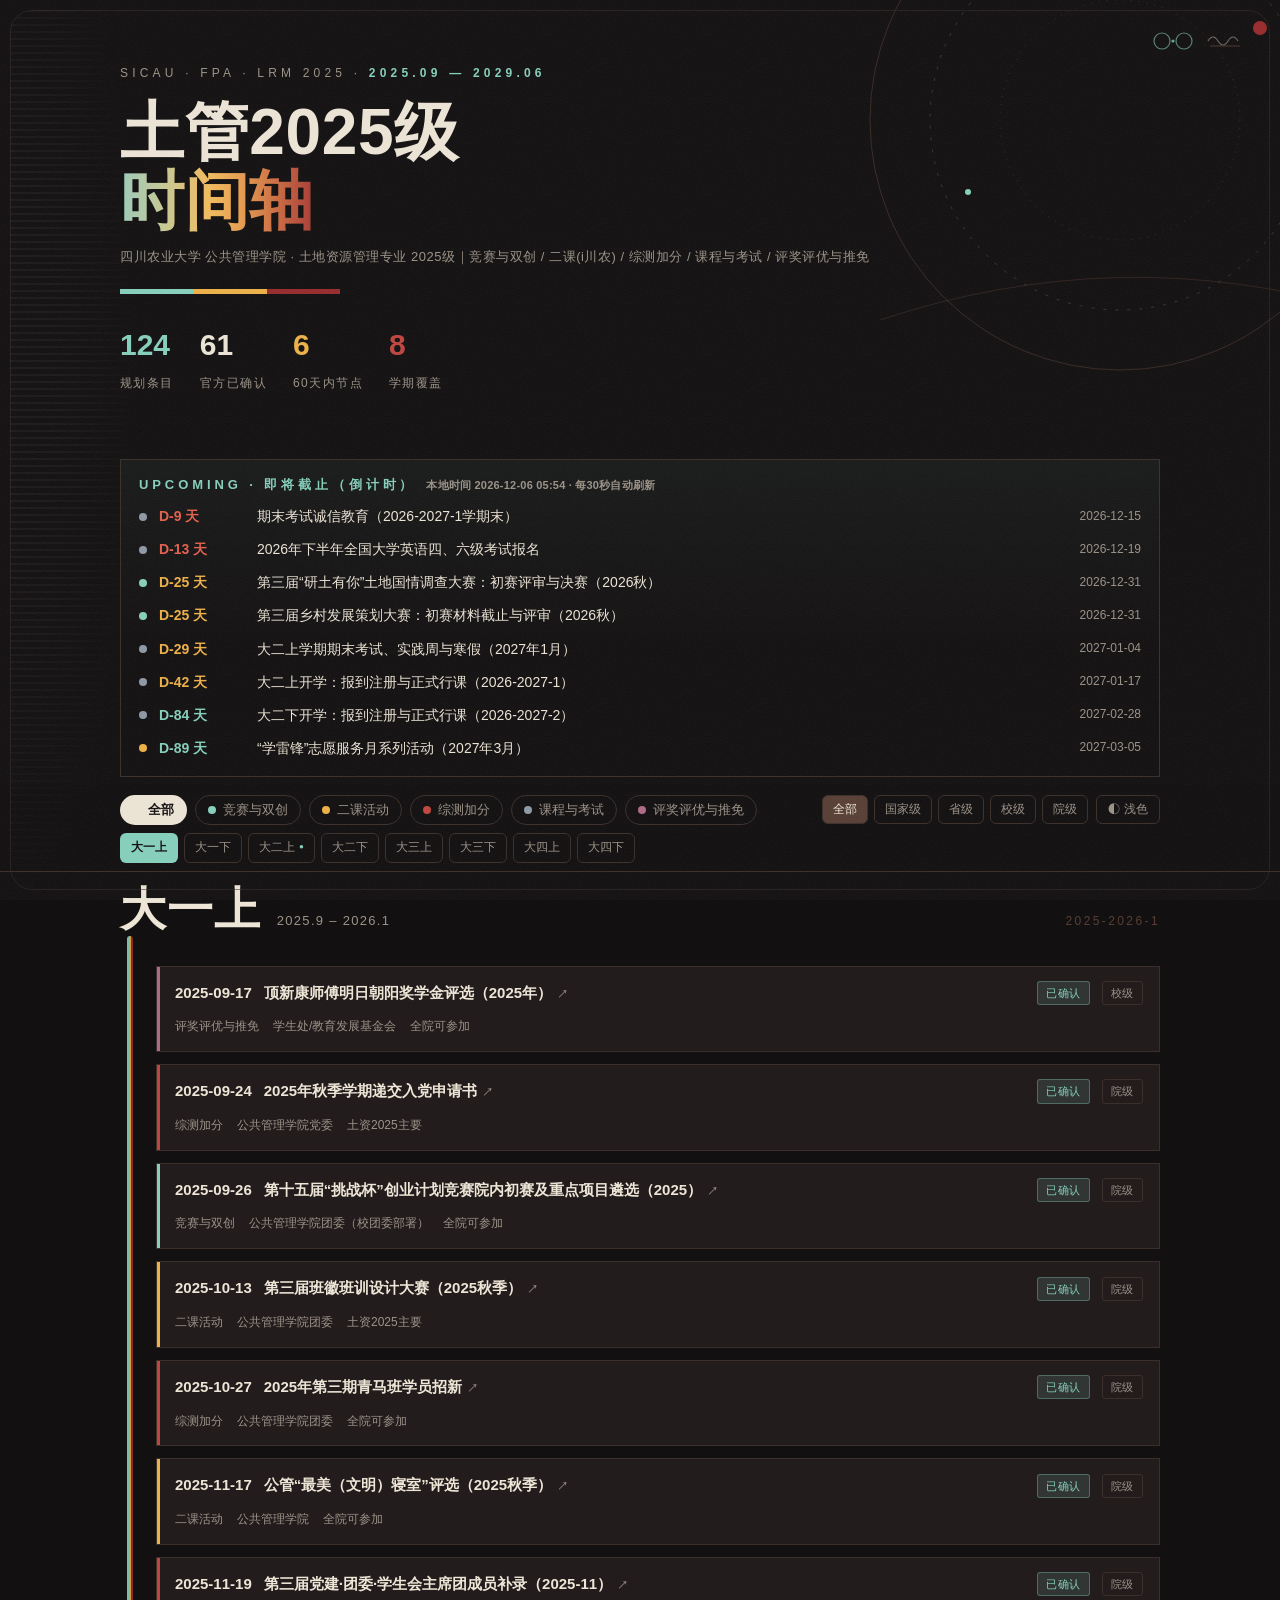
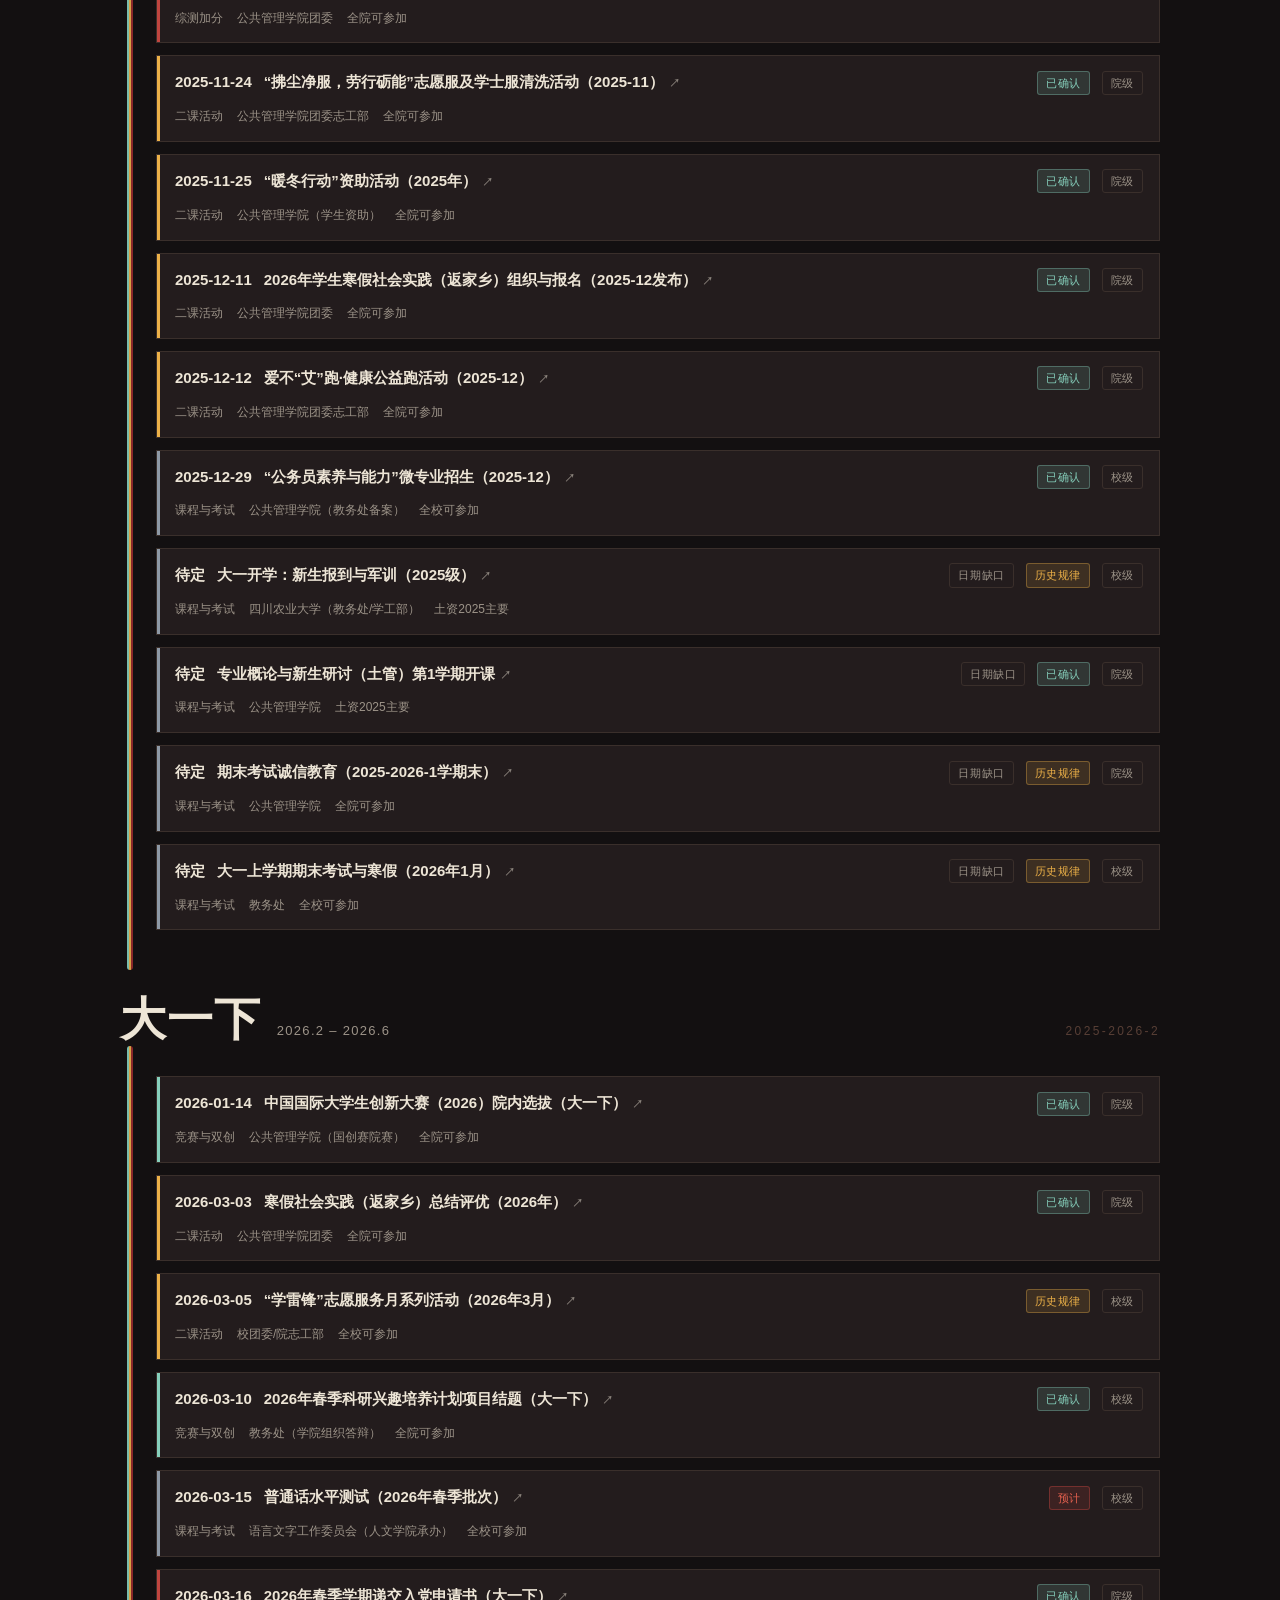
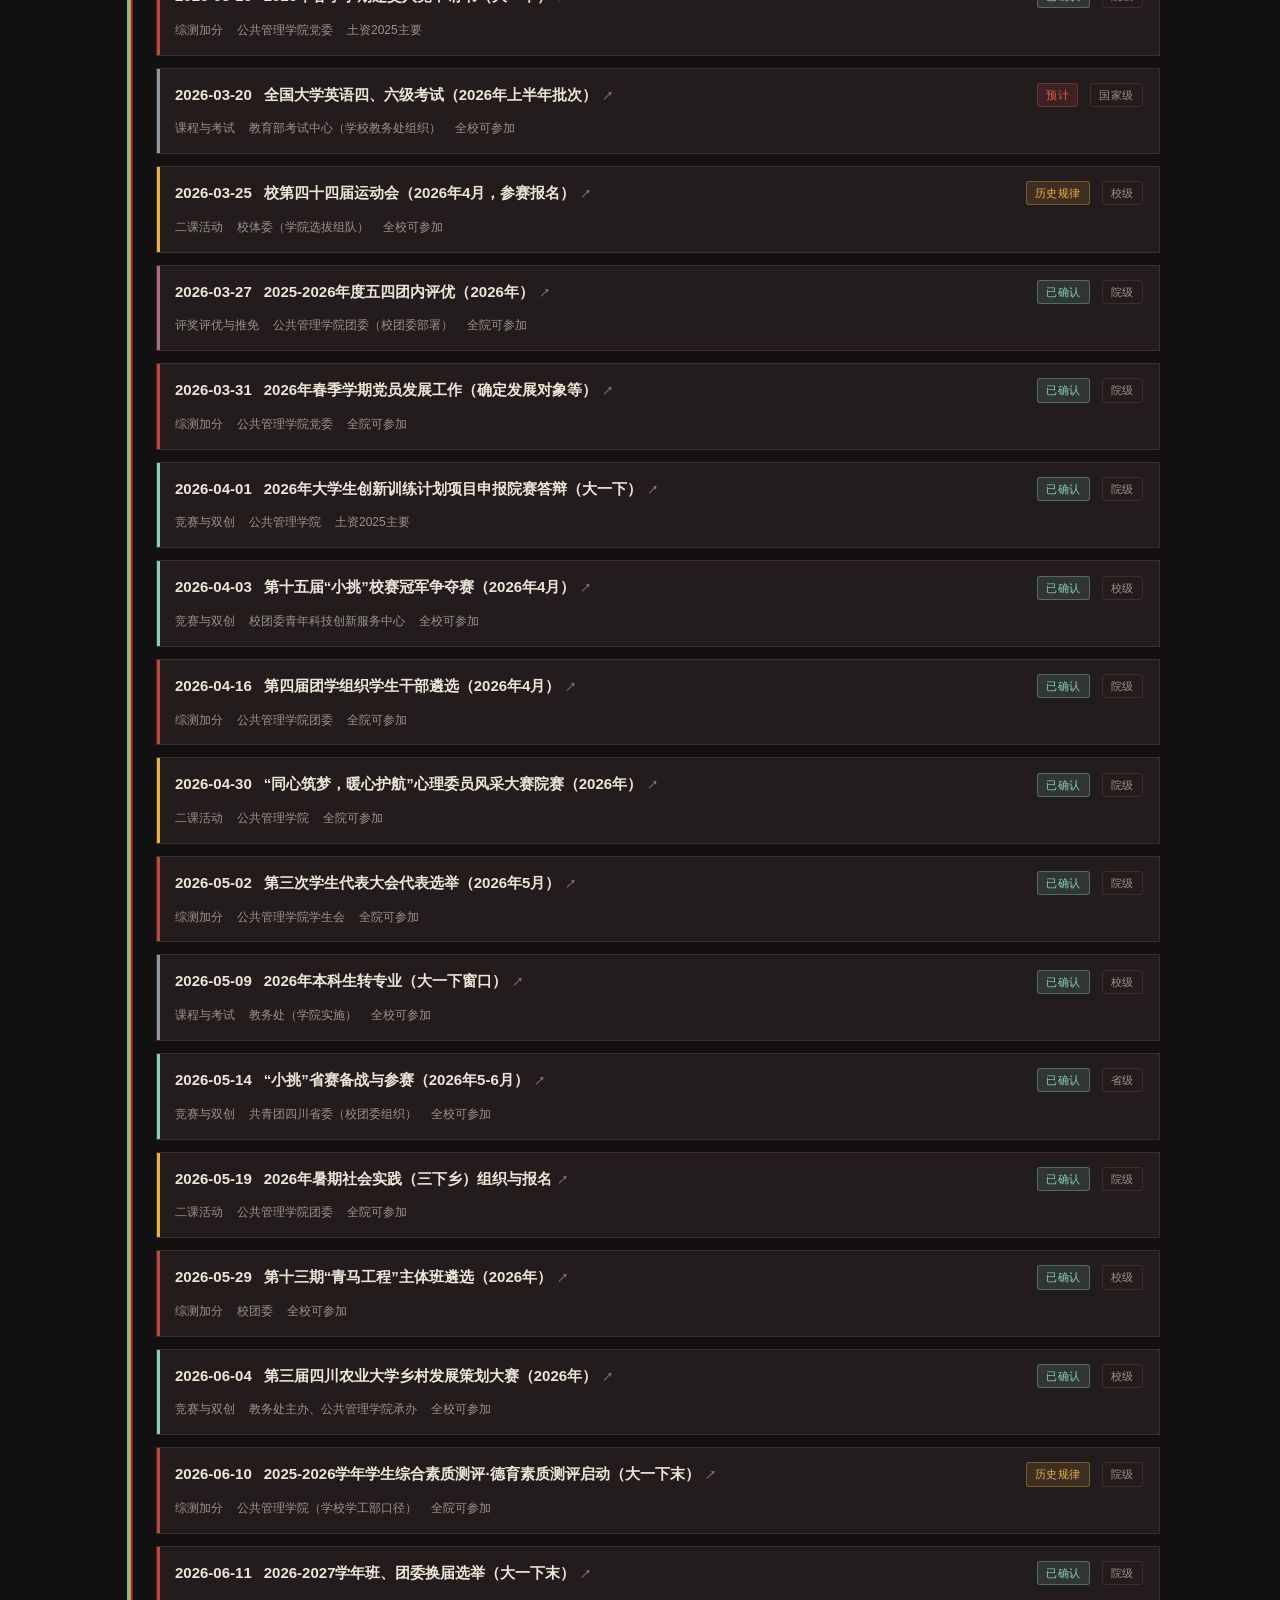
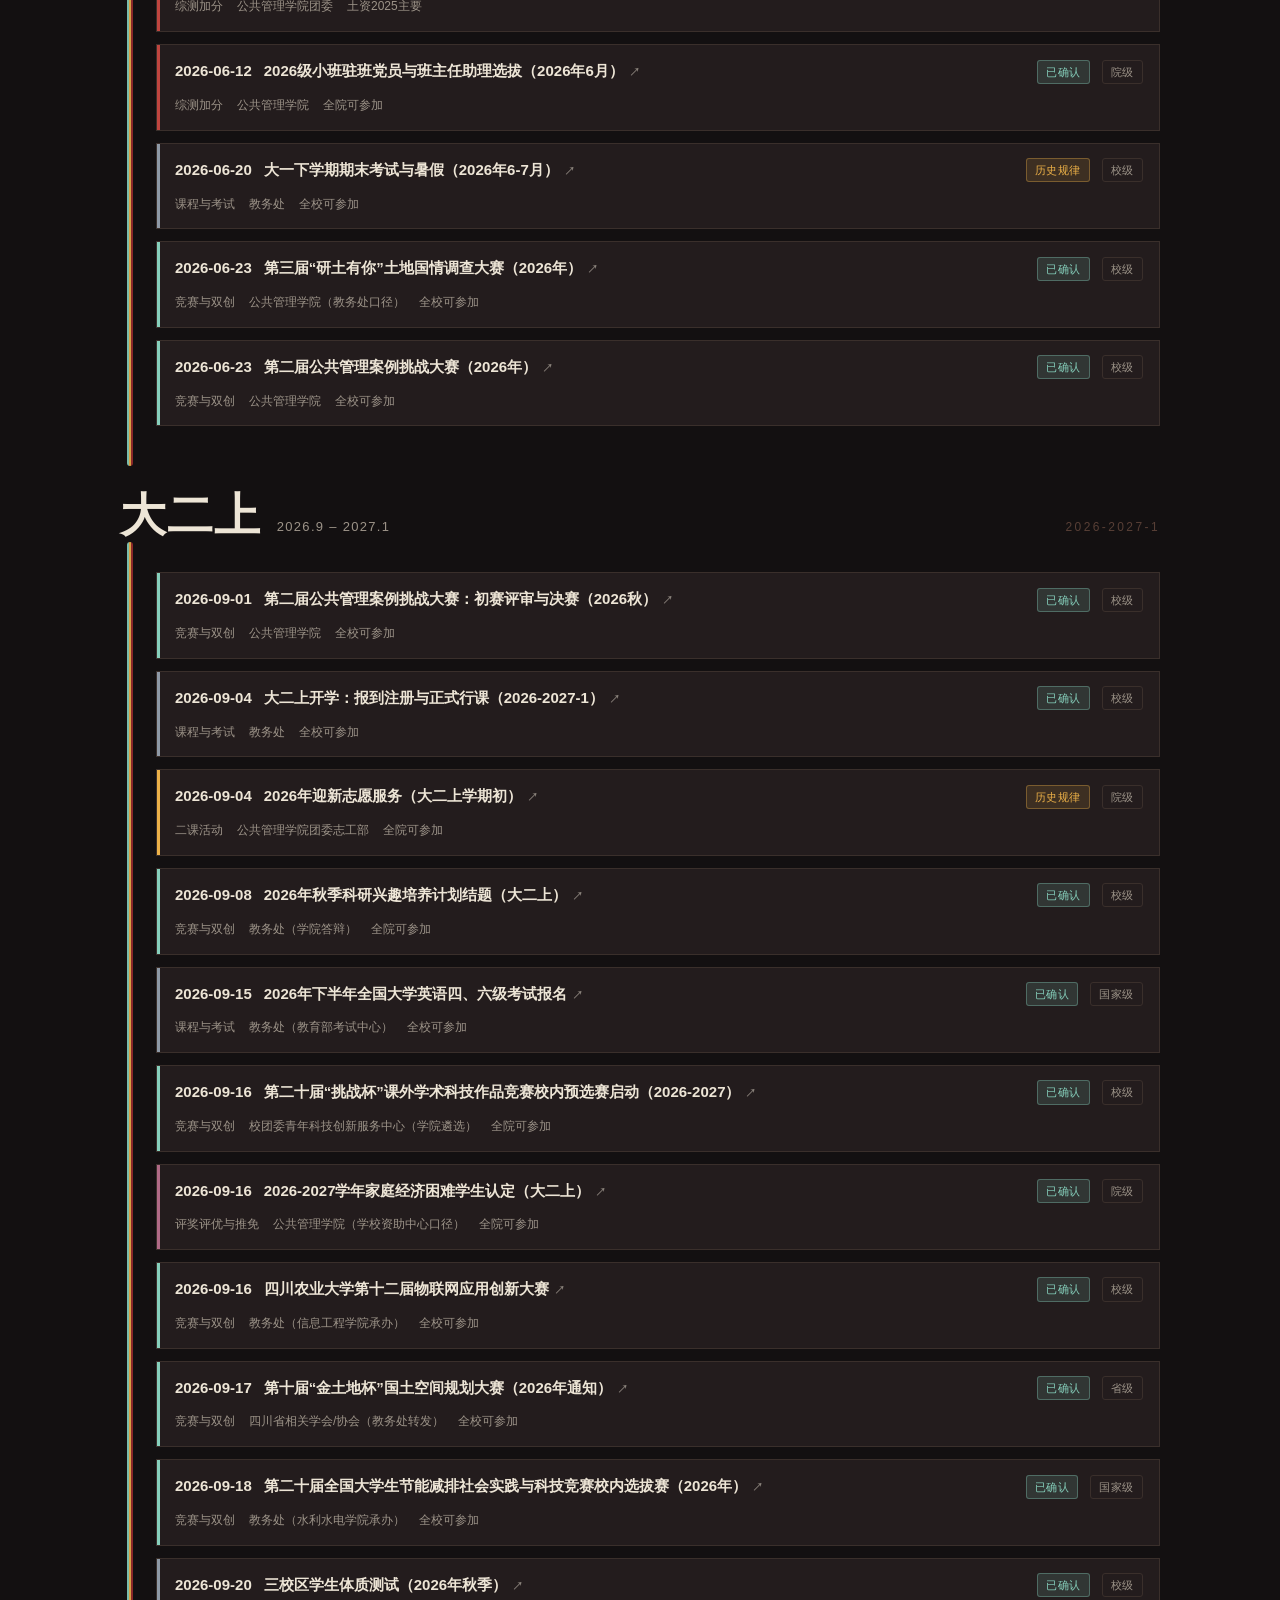
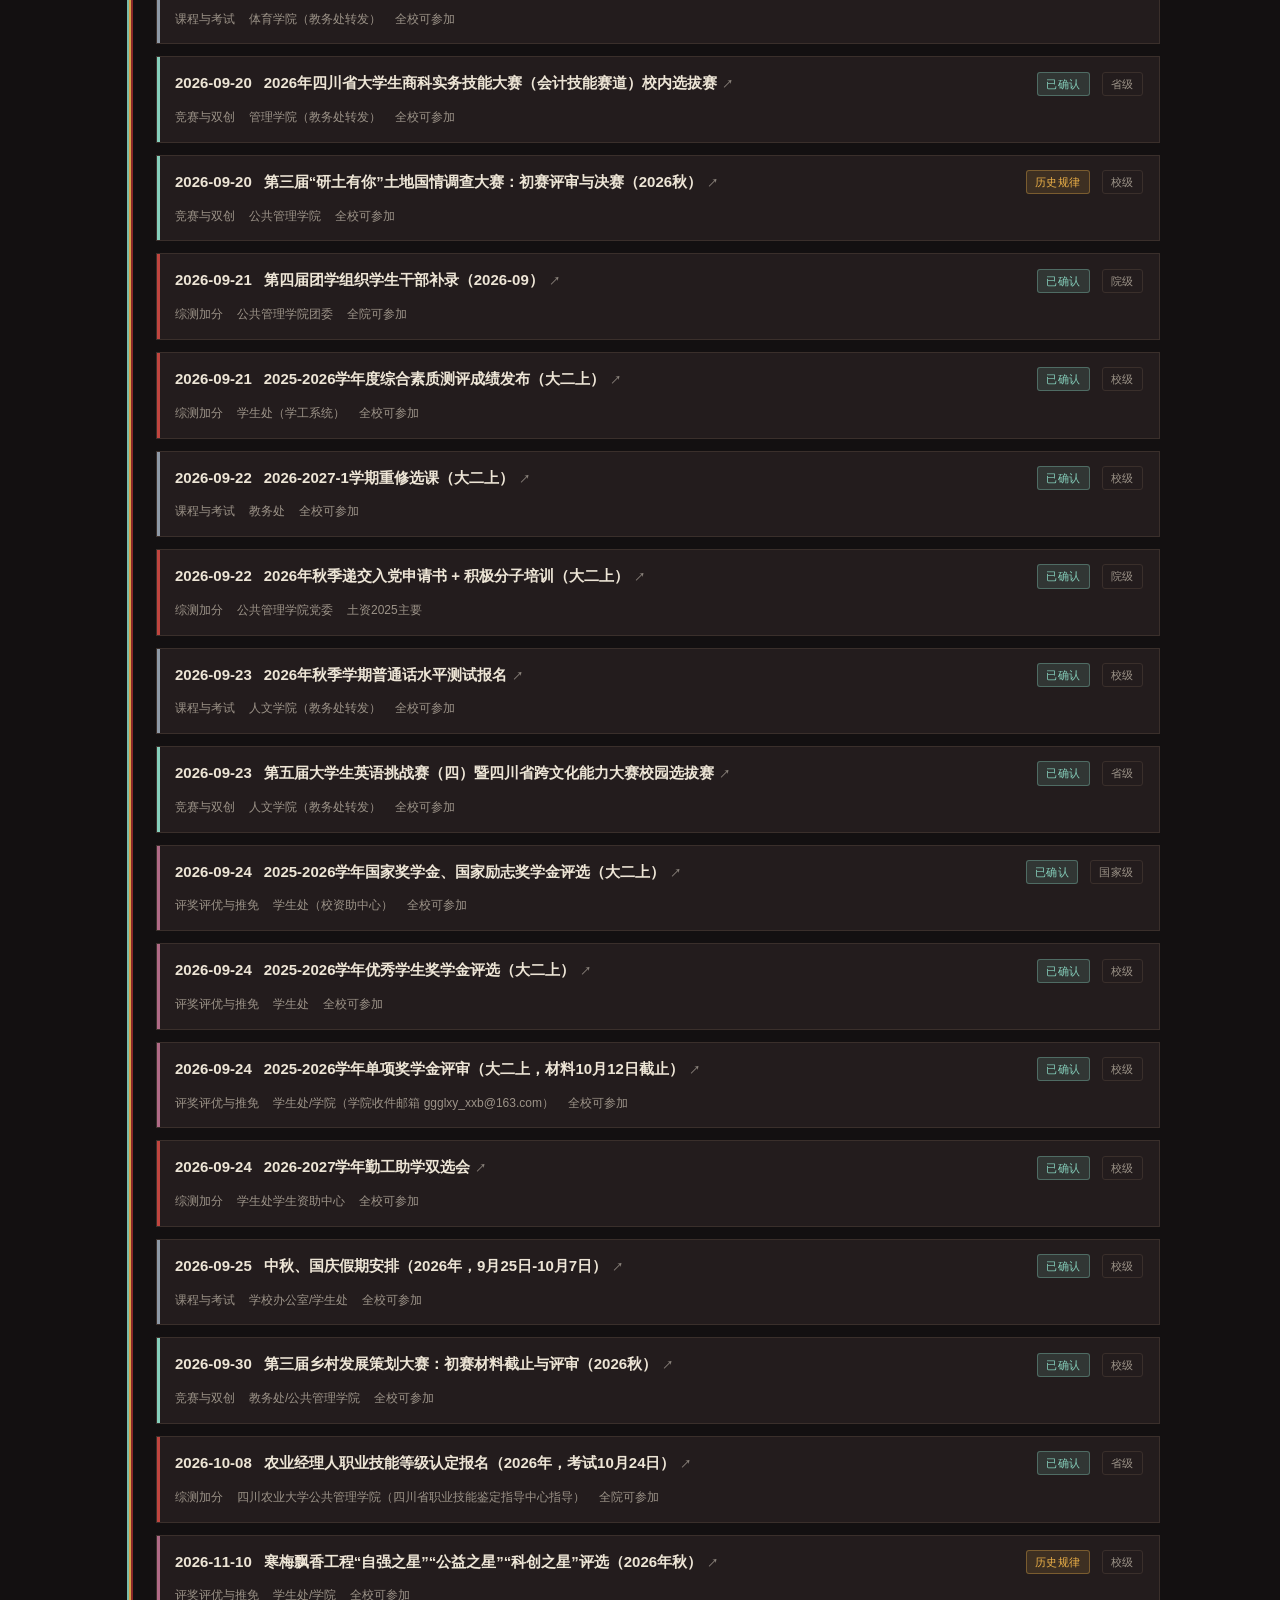
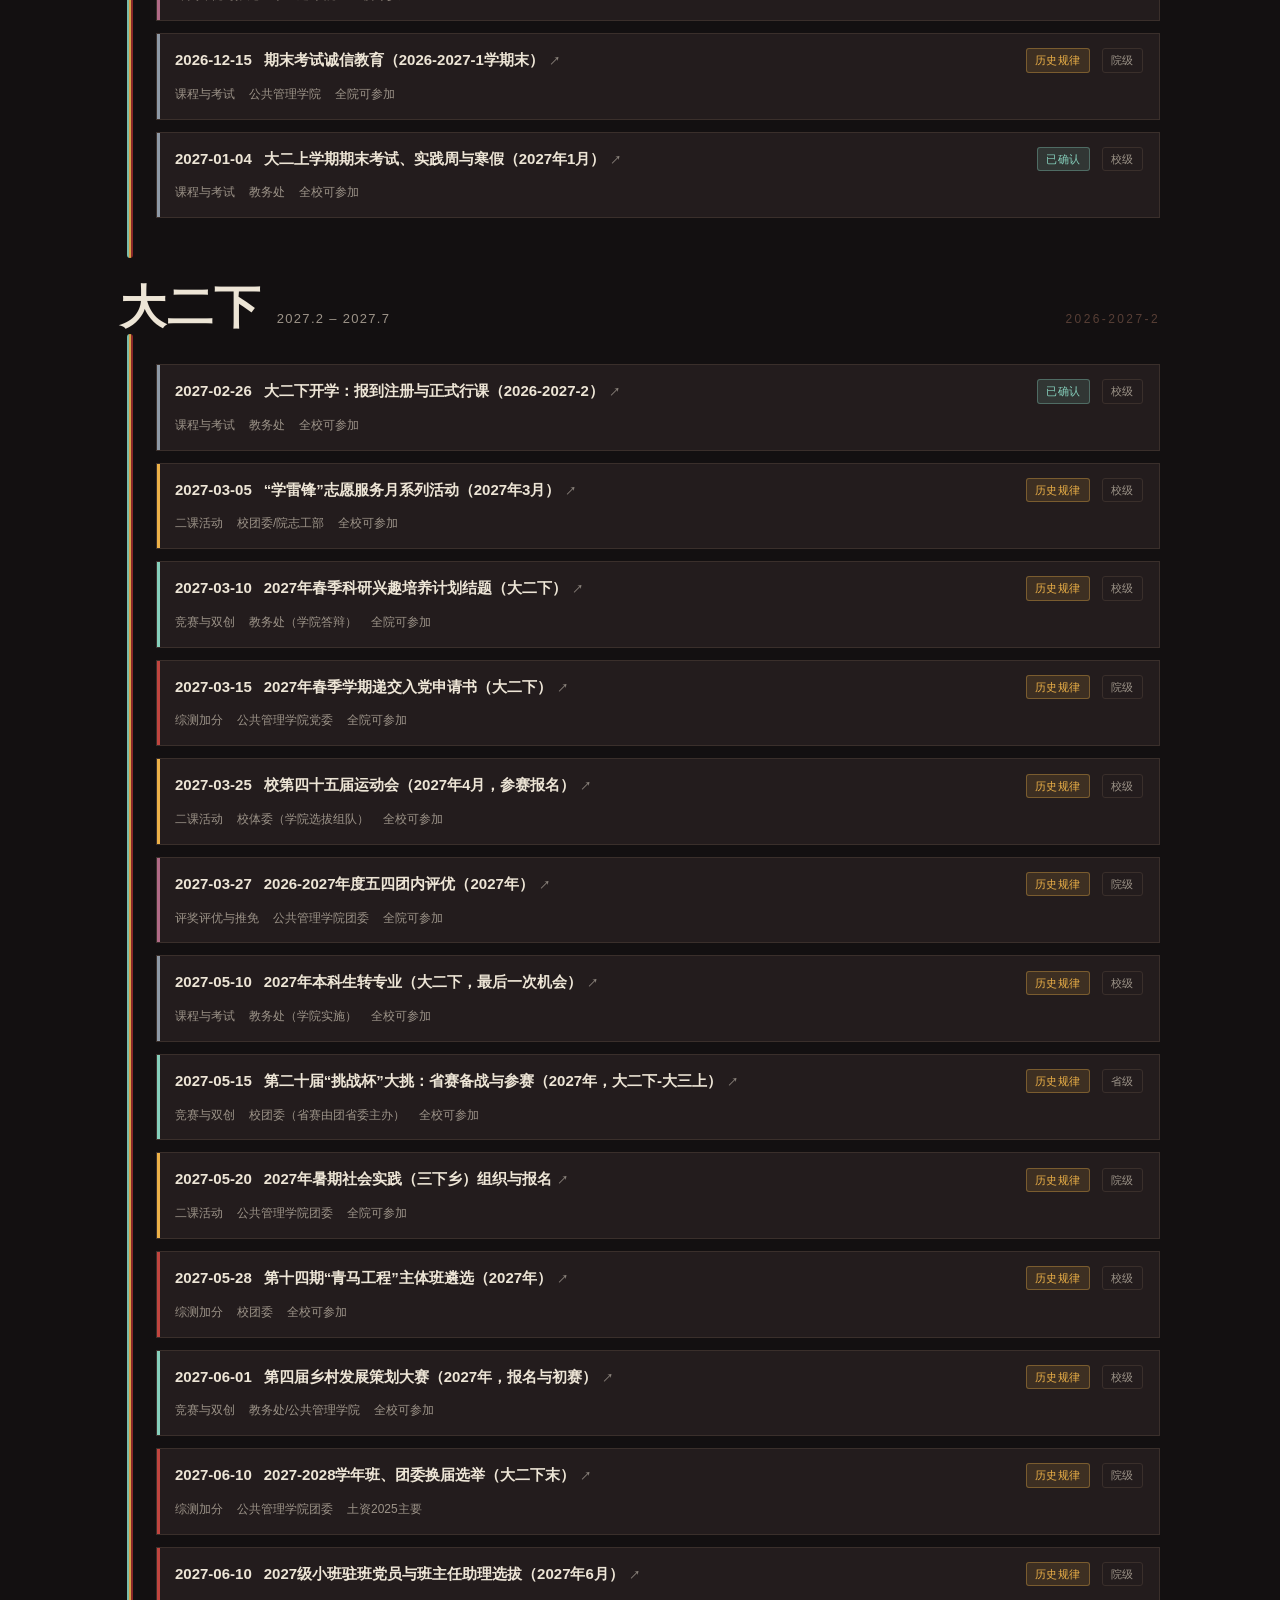
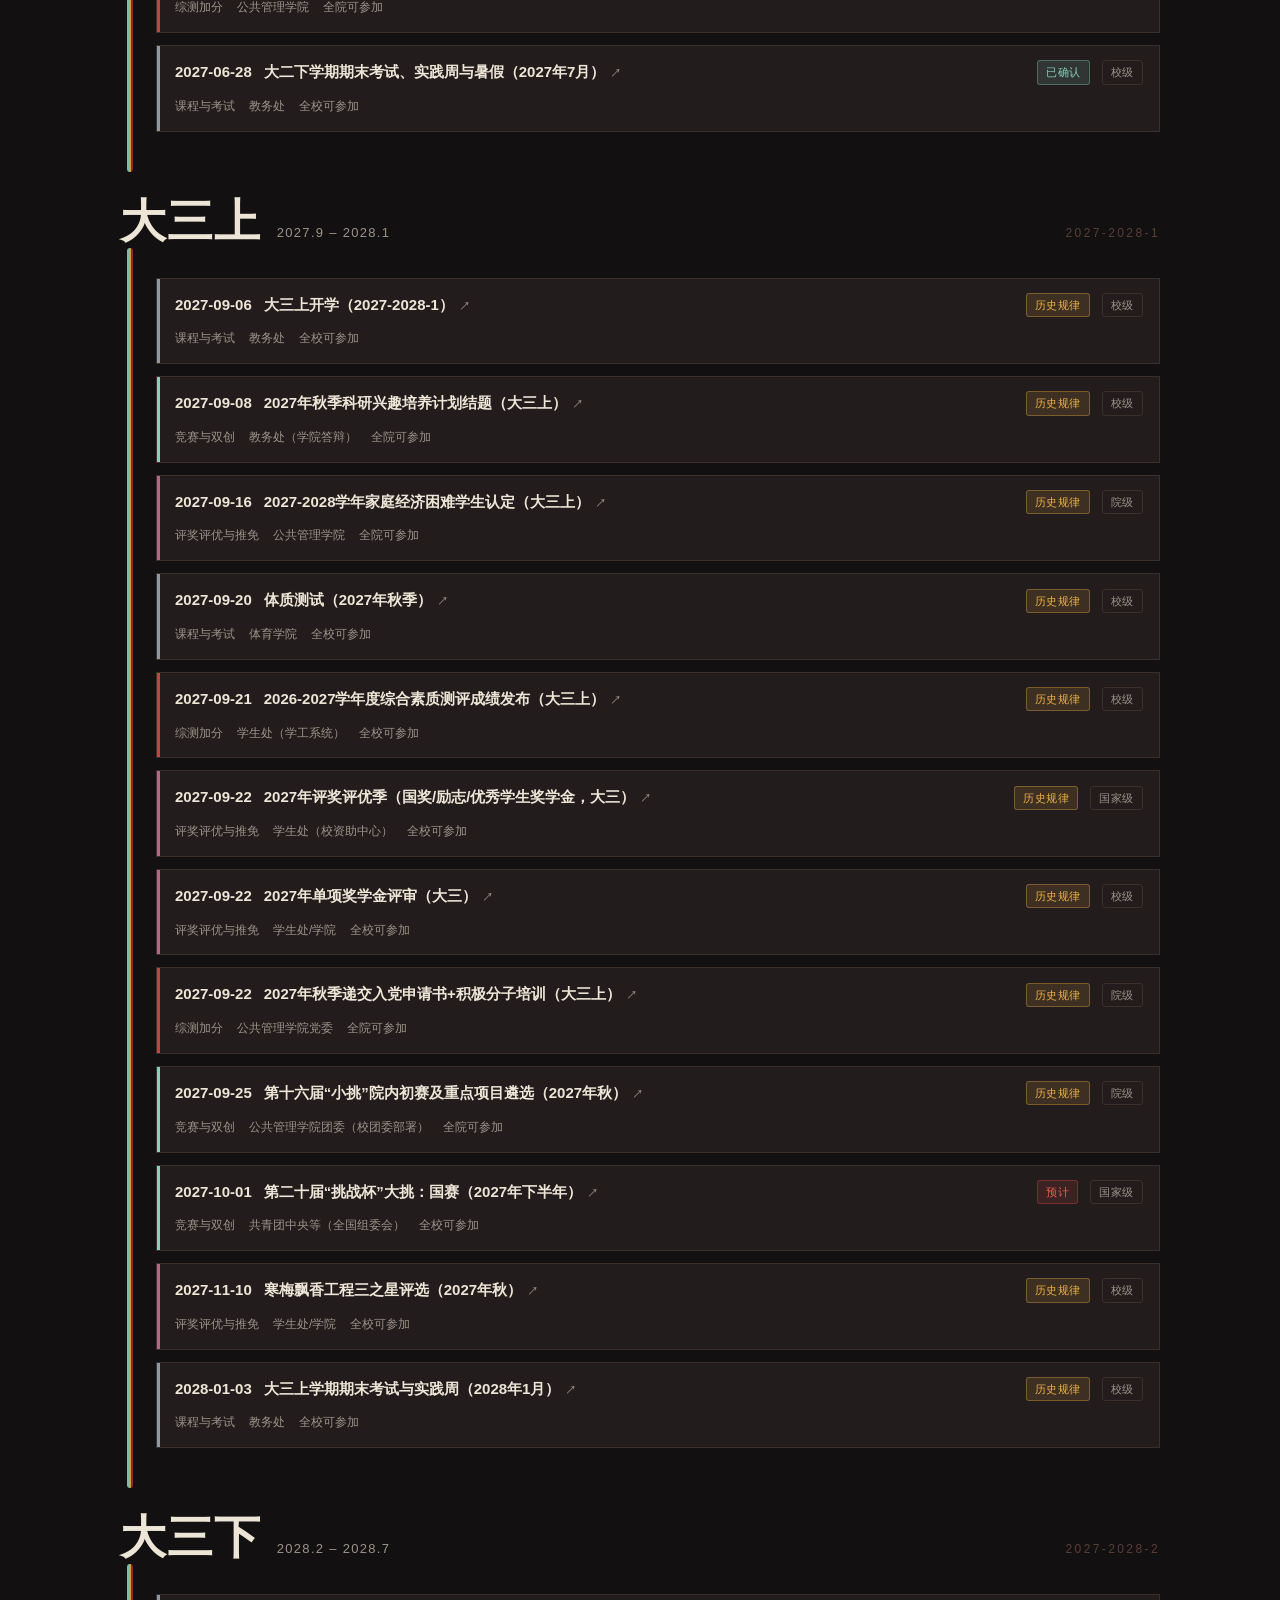
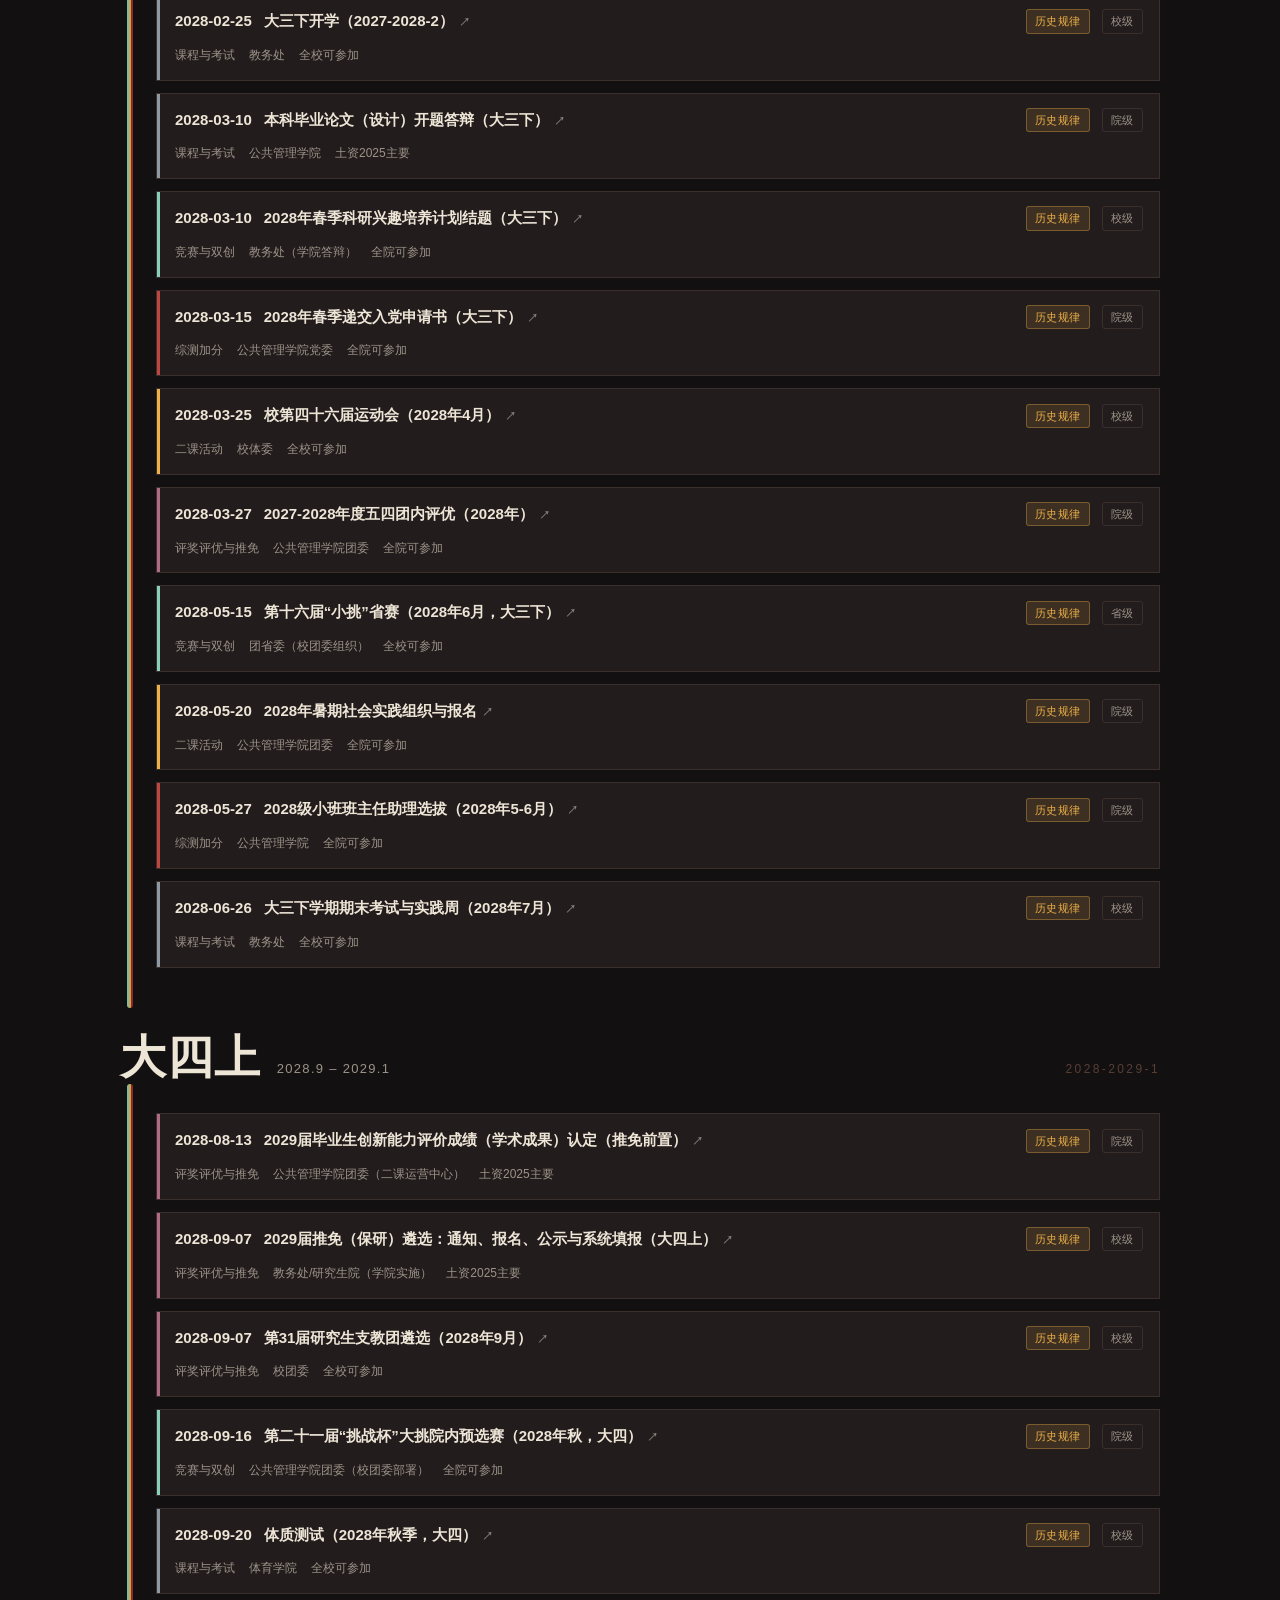
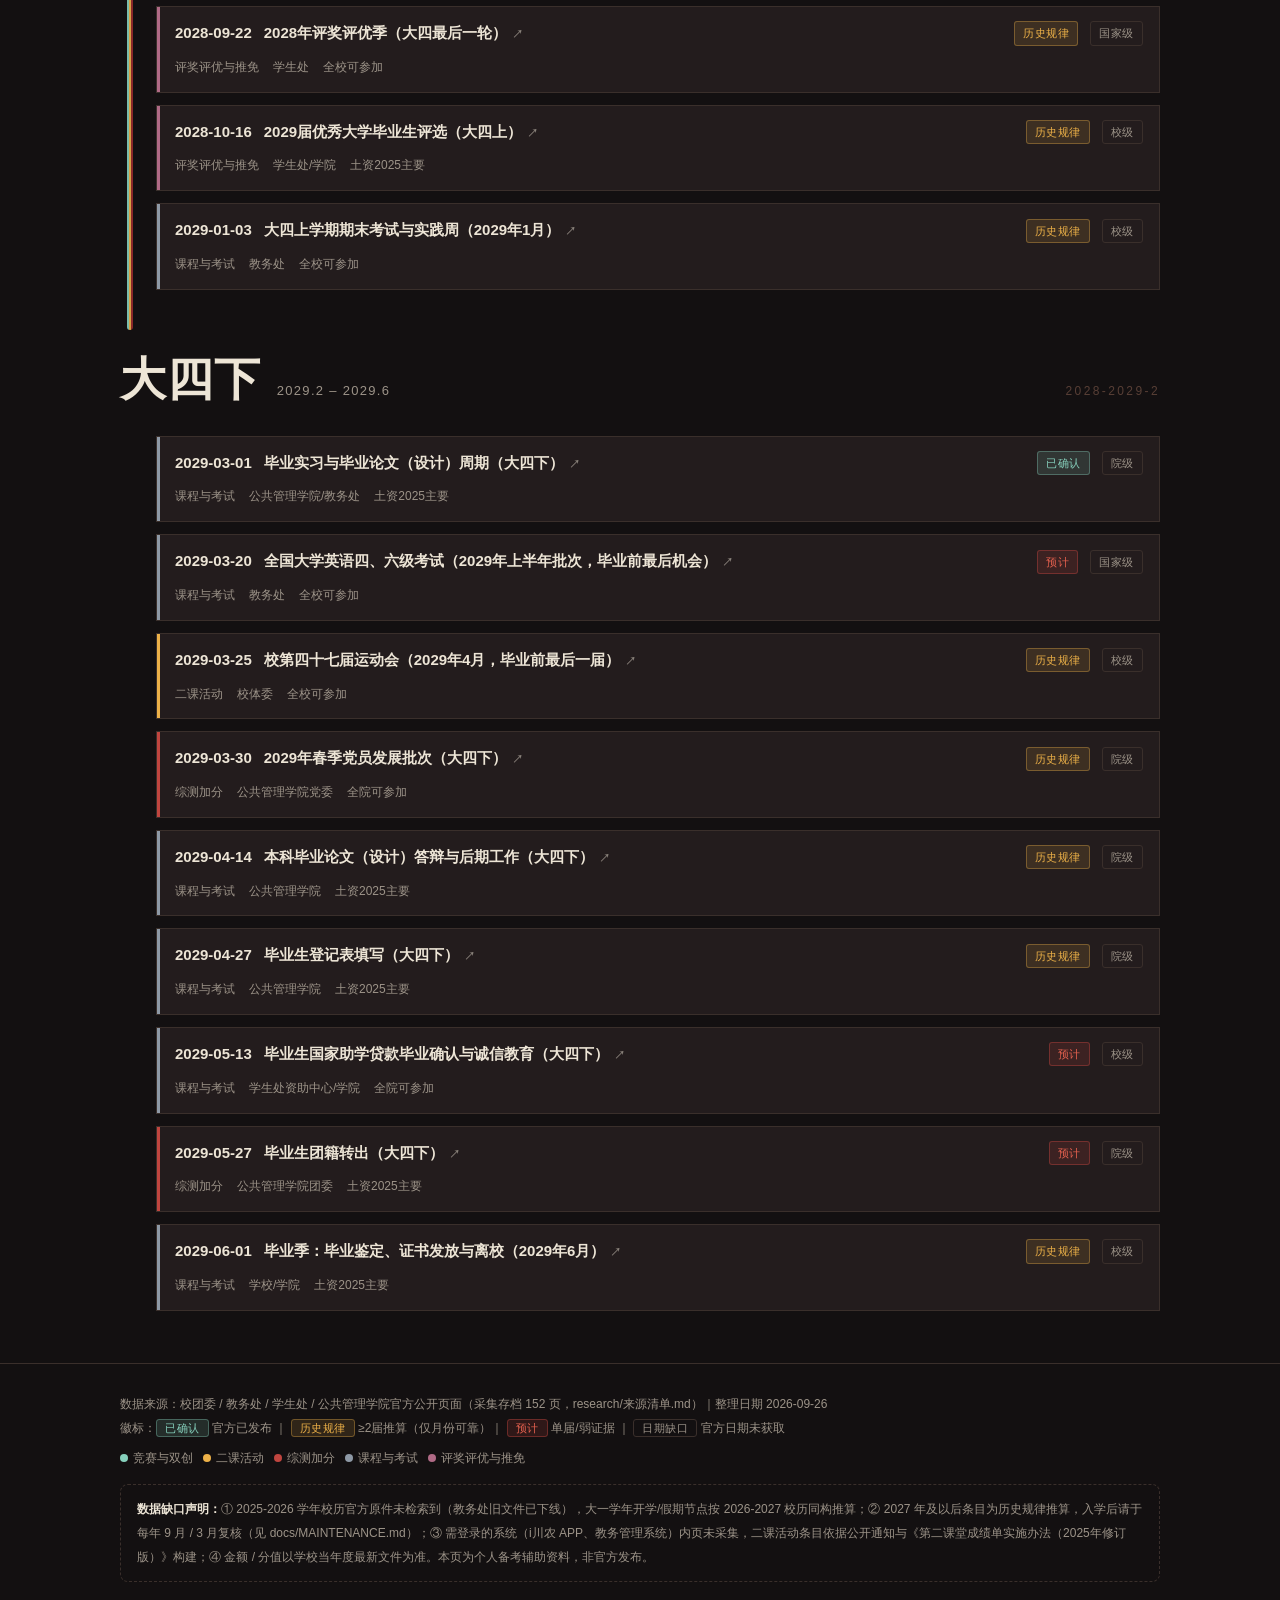
==== index.html @ eba892c5 "init: 土管2025级大学四年时间轴 v1.0（124条事件/61条官方确认；纯静态单页+开场动画+实时倒计时）" ====
<!DOCTYPE html>
<html lang="zh-CN">
<head>
<meta charset="UTF-8">
<meta name="viewport" content="width=device-width, initial-scale=1.0">
<title>土管2025级 · 大学四年时间轴 | 四川农业大学 公共管理学院</title>
<meta name="description" content="四川农业大学 公共管理学院 土地资源管理专业 2025级 四年全周期成长时间轴：竞赛与双创 / 二课(i川农) / 综测加分 / 课程与考试 / 评奖评优与推免，2025.9—2029.6。">
<link rel="icon" href="data:image/svg+xml,%3Csvg xmlns='http://www.w3.org/2000/svg' viewBox='0 0 32 32'%3E%3Crect width='32' height='32' rx='6' fill='%23131011'/%3E%3Crect x='7' y='6' width='5' height='20' fill='%2386D0BC'/%3E%3Crect x='13.5' y='6' width='5' height='20' fill='%23EDB148'/%3E%3Crect x='20' y='6' width='5' height='20' fill='%23982B2C'/%3E%3C/svg%3E">
<link rel="stylesheet" href="assets/css/style.css">
</head>
<body>

<!-- ======== 开场动画：WELCOME → 三色竖带线性上穿 → 变细左移成一镜到底轴线 ======== -->
<div id="intro" aria-hidden="true">
  <div class="intro-band"></div>
  <div class="intro-welcome">
    <span class="en"><svg class="w" viewBox="0 0 112 72" aria-hidden="true"><polygon points="0,0 18,0 67,72 49,72"/><polygon points="49,0 67,0 67,72 49,72"/><polygon points="49,0 67,0 112,72 94,72"/><polygon points="94,0 112,0 112,72 94,72"/></svg>ELCOME</span>
    <span class="cn">欢迎</span>
    <span class="bars"><u></u><u></u><u></u></span>
  </div>
</div>

<!-- 取景框 / 扫描线 / 右上角科技小图标（纯装饰） -->
<div class="frame" aria-hidden="true"></div>
<div class="scanlines" aria-hidden="true"></div>
<div class="corner-ico" aria-hidden="true">
  <svg width="46" height="22" viewBox="0 0 46 22" fill="none">
    <circle cx="12" cy="11" r="8" stroke="#86D0BC" stroke-opacity=".7" stroke-width="1.2"/>
    <circle cx="34" cy="11" r="8" stroke="#86D0BC" stroke-opacity=".7" stroke-width="1.2"/>
    <circle cx="23" cy="11" r="1.6" fill="#86D0BC" fill-opacity=".9"/>
  </svg>
  <svg width="40" height="20" viewBox="0 0 40 20" fill="none">
    <path d="M2 10 Q7 2 12 10 T22 10 T32 10" stroke="#9C9388" stroke-opacity=".8" stroke-width="1.2"/>
    <path d="M4 15 h30" stroke="#583F36" stroke-width="1"/>
  </svg>
</div>

<header>
  <svg class="arcs reveal d0" viewBox="0 0 560 560" fill="none" aria-hidden="true">
    <circle cx="280" cy="280" r="250" stroke="#583F36" stroke-opacity=".55"/>
    <circle cx="280" cy="280" r="190" stroke="#86D0BC" stroke-opacity=".22" stroke-dasharray="3 9"/>
    <circle cx="280" cy="280" r="120" stroke="#EDB148" stroke-opacity=".18" stroke-dasharray="1 7"/>
    <circle cx="420" cy="188" r="7" fill="#982B2C"/>
    <circle cx="128" cy="352" r="3" fill="#86D0BC"/>
    <path d="M40 480 Q 280 400 520 470" stroke="#583F36" stroke-opacity=".4"/>
  </svg>
  <div class="wrap">
    <div class="kicker reveal d1">SICAU · FPA · LRM 2025 · <b>2025.09 — 2029.06</b></div>
    <h1 class="reveal d2">土管2025级<br><span class="gradtxt">时间轴</span></h1>
    <p class="sub reveal d3">四川农业大学 公共管理学院 · 土地资源管理专业 2025级｜竞赛与双创 / 二课(i川农) / 综测加分 / 课程与考试 / 评奖评优与推免</p>
    <div class="colorbar reveal d3"><i></i><i></i><i></i></div>
    <div class="stats reveal d4" id="stats"></div>
  </div>
</header>

<div class="wrap">
  <section class="upcoming reveal d5" aria-label="即将截止">
    <h2>UPCOMING · 即将截止（倒计时）<span id="updTime"></span></h2>
    <div class="up-list" id="upcoming"></div>
  </section>
</div>

<div class="filters">
  <div class="wrap">
    <div class="chips" id="chips" role="group" aria-label="类别与级别筛选"></div>
    <nav class="semnav" id="semnav" aria-label="学期导航"></nav>
  </div>
</div>

<main class="wrap" id="timeline"></main>

<footer>
  <div class="wrap">
    数据来源：校团委 / 教务处 / 学生处 / 公共管理学院官方公开页面（采集存档 152 页，research/来源清单.md）｜整理日期 2026-09-26<br>
    徽标：<span class="badge confirmed">已确认</span> 官方已发布 ｜ <span class="badge pattern">历史规律</span> ≥2届推算（仅月份可靠）｜ <span class="badge predicted">预计</span> 单届/弱证据 ｜ <span class="badge gap">日期缺口</span> 官方日期未获取
    <div class="cl">
      <i><span class="dot" style="background:var(--c-competition)"></span>竞赛与双创</i>
      <i><span class="dot" style="background:var(--c-second)"></span>二课活动</i>
      <i><span class="dot" style="background:var(--c-eval)"></span>综测加分</i>
      <i><span class="dot" style="background:var(--c-course)"></span>课程与考试</i>
      <i><span class="dot" style="background:var(--c-award)"></span>评奖评优与推免</i>
    </div>
    <div class="gaps">
      <b>数据缺口声明：</b>① 2025-2026 学年校历官方原件未检索到（教务处旧文件已下线），大一学年开学/假期节点按 2026-2027 校历同构推算；② 2027 年及以后条目为历史规律推算，入学后请于每年 9 月 / 3 月复核（见 docs/MAINTENANCE.md）；③ 需登录的系统（i川农 APP、教务管理系统）内页未采集，二课活动条目依据公开通知与《第二课堂成绩单实施办法（2025年修订版）》构建；④ 金额 / 分值以学校当年度最新文件为准。本页为个人备考辅助资料，非官方发布。
    </div>
  </div>
</footer>

<script src="data/events.js"></script>
<script src="assets/js/app.js"></script>
</body>
</html>
---- assets/css/style.css ----
/* ==========================================================================
   土管2025级·四年时间轴 — 样式系统
   方向A（暗色科技编辑风）+ 开场动画（参考 LONETRAIL 三色竖带 / 图2 WELCOME）
   基因色出处：research/palette.md（图1渐变 / 图2三色条实测）
   ========================================================================== */
/* 本地打包字体：Poppins ExtraBold（SIL OFL，仅拉丁子集 7.8KB）
   + URW Gothic Demi（AGPL v3 + 字体嵌入例外；ITC Avant Garde Gothic 系血缘字体） */
@font-face{
  font-family:"Poppins";
  src:url("../fonts/poppins-800-latin.woff2") format("woff2");
  font-weight:800; font-style:normal; font-display:swap;
}
@font-face{
  font-family:"URWGothic";
  src:url("../fonts/URWGothic-Demi.otf") format("opentype");
  font-weight:600; font-style:normal; font-display:swap;
}
:root{
  /* 基因色（实测原值，A6 验收项） */
  --gene-ink:#131011;      /* 图2 近黑底 */
  --gene-ink-2:#231C1D;    /* 图2 深褐黑 */
  --gene-brown:#583F36;    /* 图2 深褐 */
  --gene-teal:#86D0BC;     /* 图2 三色条·青（实测） */
  --gene-amber:#EDB148;    /* 图2 三色条·琥珀（实测） */
  --gene-red:#982B2C;      /* 图2 三色条·红（实测） */
  --gene-paper:#EDE5D6;    /* 图2 纸白 */
  --gene-gray:#9C9388;     /* 图2 半调灰 */
  /* 渐变（图1 扫描线） */
  --grad:linear-gradient(180deg,#9DCCBC 0%,#CAC992 22%,#F3BC5E 42%,#E89E51 60%,#CC6E43 78%,#A83B36 100%);
  --grad-h:linear-gradient(90deg,#9DCCBC,#CAC992 24%,#F3BC5E 46%,#E89E51 62%,#CC6E43 80%,#A83B36);
}
/* 暗色主题（默认） */
body{
  --bg:var(--gene-ink); --bg2:var(--gene-ink-2); --card-hover:#2A2223;
  --txt:var(--gene-paper); --dim:var(--gene-gray); --line:#3A2F2B;
  --c-competition:#86D0BC; --c-second:#EDB148; --c-eval:#C0453F;
  --c-course:#8E99A6; --c-award:#B06A86;
  --ok:#86D0BC; --ok-bg:rgba(134,208,188,.15); --ok-bd:rgba(134,208,188,.35);
  --pt:#EDB148; --pt-bg:rgba(237,177,72,.13); --pt-bd:rgba(237,177,72,.35);
  --pr:#E4604E; --pr-bg:rgba(192,69,63,.16); --pr-bd:rgba(192,69,63,.42);
  --chip-on-txt:var(--gene-ink);
  --noise-opacity:.06;
}
/* 浅色主题 */
body.light{
  --bg:#F4EFE4; --bg2:#FFFFFF; --card-hover:#FFFFFF;
  --txt:#131011; --dim:#6B6259; --line:#D9CFC0;
  --c-competition:#2E9E8F; --c-second:#C98A1E; --c-eval:#A83B36;
  --c-course:#4A5560; --c-award:#8E3A5C;
  --ok:#1F6D61; --ok-bg:rgba(46,158,143,.14); --ok-bd:rgba(46,158,143,.4);
  --pt:#8A6210; --pt-bg:rgba(201,138,30,.16); --pt-bd:rgba(201,138,30,.45);
  --pr:#A83B36; --pr-bg:rgba(168,59,54,.12); --pr-bd:rgba(168,59,54,.4);
  --chip-on-txt:#F4EFE4;
  --noise-opacity:.04;
}
*{margin:0;padding:0;box-sizing:border-box}
html{scroll-behavior:smooth}
body{
  background:var(--bg); color:var(--txt); overflow-x:hidden;
  font-family:"Segoe UI","PingFang SC","Microsoft YaHei",sans-serif;
  font-size:15px; line-height:1.65;
  transition:background .25s,color .25s;
}
/* 噪点（SVG feTurbulence 生成，无外部资源） */
body::before{
  content:""; position:fixed; inset:0; pointer-events:none; z-index:940; opacity:var(--noise-opacity);
  background-image:url("data:image/svg+xml;utf8,<svg xmlns='http://www.w3.org/2000/svg' width='160' height='160'><filter id='n'><feTurbulence type='fractalNoise' baseFrequency='0.85' numOctaves='2'/><feColorMatrix type='saturate' values='0'/></filter><rect width='160' height='160' filter='url(%23n)'/></svg>");
}
/* 取景框 + 左缘扫描线 + 右上 ∞ 图标（参考图氛围，纯装饰） */
.frame{position:fixed; inset:10px; border:1px solid var(--line); border-radius:22px; pointer-events:none; z-index:930; opacity:.55}
.scanlines{position:fixed; left:10px; top:10px; bottom:10px; width:150px; pointer-events:none; z-index:931; opacity:.5;
  background:repeating-linear-gradient(180deg, rgba(156,147,136,.16) 0 2px, transparent 2px 7px);
  -webkit-mask-image:radial-gradient(120% 90% at 0% 40%, #000 25%, transparent 75%);
  mask-image:radial-gradient(120% 90% at 0% 40%, #000 25%, transparent 75%);
  border-radius:22px 0 0 22px;
}
.corner-ico{position:fixed; right:34px; top:30px; z-index:932; display:flex; gap:10px; align-items:center; opacity:.85; pointer-events:none}
.corner-ico svg{display:block}
@media (max-width:640px){ .scanlines{width:70px} .frame{inset:6px; border-radius:16px} .corner-ico{right:20px;top:20px} }

.wrap{max-width:1080px;margin:0 auto;padding:0 20px;position:relative;z-index:1}

/* ====================== 开场动画（≤1s，一镜到底） ====================== */
#intro{position:fixed; inset:0; z-index:960; background:var(--bg); display:flex; align-items:center; justify-content:center; overflow:hidden}
#intro.done{display:none}
.intro-band{
  position:absolute; left:50%; top:0; height:130vh; width:66px; margin-left:-33px;
  background:linear-gradient(90deg,var(--gene-teal) 0 33.4%,var(--gene-amber) 33.4% 66.7%,var(--gene-red) 66.7% 100%);
  box-shadow:0 0 30px rgba(237,177,72,.22), 0 0 80px rgba(152,43,44,.15);
  transform:translateY(115vh); will-change:transform,width,margin,opacity;
}
.intro-welcome{
  position:relative; z-index:2; text-align:center; color:#EDE5D6; opacity:0;
  font-weight:900; letter-spacing:.02em; will-change:opacity,transform;
}
.intro-welcome .en{display:block; font-size:clamp(44px,7.4vw,84px); line-height:1.05;
  font-family:"URWGothic","URW Gothic","Century Gothic","Poppins",sans-serif; font-weight:600; letter-spacing:.03em}
/* W 为手绘 SVG：「V（右侧垂直）+ N」拼合，复刻参考图的右倾结构 */
.intro-welcome .en .w{height:.72em;width:auto;display:inline-block;fill:currentColor;vertical-align:-.005em;margin-right:.015em}
.intro-welcome .cn{display:block; font-size:clamp(30px,5vw,56px); margin-top:4px}
.intro-welcome .bars{display:flex; gap:6px; justify-content:center; margin-top:18px}
.intro-welcome .bars u{display:block; width:44px; height:6px; border-radius:2px; transform:scaleX(0); transform-origin:left center}
.intro-welcome .bars u:nth-child(1){background:var(--gene-teal)}
.intro-welcome .bars u:nth-child(2){background:var(--gene-amber)}
.intro-welcome .bars u:nth-child(3){background:var(--gene-red)}
/* 阶段类由 app.js 添加
   ph1(0ms) 欢迎语淡入 → ph2(80ms) 竖带线性上升 → ph3(380ms) 欢迎语淡出
   → ph4(480ms) 竖带变细/左移/收尾淡出 → 660ms 总幕布撤除，标题花纹渐现 → 卡片级联 */
#intro.ph1 .intro-welcome{animation:wIn .18s ease-out forwards}
#intro.ph1 .intro-welcome .bars u{animation:barIn .18s ease-out forwards}
#intro.ph1 .intro-welcome .bars u:nth-child(2){animation-delay:.04s}
#intro.ph1 .intro-welcome .bars u:nth-child(3){animation-delay:.08s}
#intro.ph2 .intro-band{animation:bandRise .4s linear forwards}
#intro.ph3 .intro-welcome{animation:wOut .15s ease-in forwards}
#intro.ph4 .intro-band{animation:bandMorph .18s cubic-bezier(.55,.06,.4,1) forwards}
@keyframes wIn{from{opacity:0;transform:translateY(10px)}to{opacity:1;transform:translateY(0)}}
@keyframes wOut{from{opacity:1;transform:translateY(0)}to{opacity:0;transform:translateY(-8px) scale(.98)}}
@keyframes barIn{to{transform:scaleX(1)}}
@keyframes bandRise{from{transform:translateY(115vh)}to{transform:translateY(-12vh)}}
@keyframes bandMorph{
  from{transform:translateY(-12vh); width:66px; margin-left:-33px; opacity:1; left:50%}
  to  {transform:translateY(-94vh); width:6px;  margin-left:-3px;  opacity:0;
       left:max(29px, calc((100vw - 1080px) / 2 + 29px))}
}
@media (prefers-reduced-motion: reduce){ #intro{display:none} }

/* 页面整体开场隐藏 → .ready 后渐现（标题/花纹 → 卡片级联由 app.js 控制） */
body:not(.ready) .reveal{opacity:0; transform:translateY(8px)}
body:not(.ready){overflow:hidden}
.reveal{transition:opacity .3s ease, transform .3s ease}
body.ready .reveal{opacity:1; transform:none}
body.ready .d0{transition-delay:0s}
body.ready .d1{transition-delay:.02s}
body.ready .d2{transition-delay:.05s}
body.ready .d3{transition-delay:.09s}
body.ready .d4{transition-delay:.12s}
body.ready .d5{transition-delay:.15s}

/* ====================== 头部 ====================== */
header{position:relative;padding:64px 0 30px;overflow:hidden}
header svg.arcs{position:absolute;right:-120px;top:-160px;width:560px;height:560px;opacity:.5;pointer-events:none}
.kicker{font-size:12px;letter-spacing:.35em;color:var(--dim);text-transform:uppercase;margin-bottom:14px}
.kicker b{color:var(--c-competition);font-weight:600}
h1{font-size:clamp(34px,6vw,64px);font-weight:900;line-height:1.08;letter-spacing:.01em}
h1 .gradtxt{background:var(--grad-h);-webkit-background-clip:text;background-clip:text;color:transparent}
h1 .thin{color:var(--dim);font-weight:300}
.sub{margin-top:10px;color:var(--dim);font-size:13px;letter-spacing:.04em;max-width:760px}
.colorbar{display:flex;height:5px;width:220px;margin-top:22px}
.colorbar i{flex:1}
.colorbar i:nth-child(1){background:var(--gene-teal)}
.colorbar i:nth-child(2){background:var(--gene-amber)}
.colorbar i:nth-child(3){background:var(--gene-red)}
.stats{display:flex;gap:26px;flex-wrap:wrap;margin-top:26px}
.stat b{display:block;font-size:30px;font-weight:900;font-variant-numeric:tabular-nums}
.stat span{font-size:12px;color:var(--dim);letter-spacing:.12em}
.stat b.c1{color:var(--c-competition)} .stat b.c2{color:var(--c-second)} .stat b.c3{color:var(--c-eval)}

/* ====================== 即将截止 ====================== */
.upcoming{margin:34px 0 8px;border:1px solid var(--line);background:linear-gradient(180deg,rgba(134,208,188,.05),transparent 60%)}
.upcoming h2{font-size:13px;letter-spacing:.3em;color:var(--c-competition);padding:14px 18px 0}
#updTime{font-size:11px;color:var(--dim);letter-spacing:.02em;margin-left:10px}
.up-list{padding:10px 18px 16px;display:grid;grid-template-columns:minmax(0,1fr);gap:10px}
.up-item{display:flex;align-items:center;gap:12px;font-size:14px;min-width:0}
.up-item .dot{width:8px;height:8px;border-radius:50%;flex:none}
.up-item .cd{font-weight:900;font-variant-numeric:tabular-nums;white-space:nowrap;min-width:86px;color:var(--c-second)}
.up-item .cd.hot{color:var(--pr)}
.up-item .cd.ok{color:var(--c-competition)}
.up-item .t{flex:1;min-width:0;overflow:hidden;text-overflow:ellipsis;white-space:nowrap;color:var(--txt)}
.up-item .d{color:var(--dim);font-size:12px;white-space:nowrap}

/* ====================== 筛选与导航（吸附） ====================== */
.filters{position:sticky;top:0;z-index:50;background:color-mix(in srgb, var(--bg) 92%, transparent);backdrop-filter:blur(8px);border-bottom:1px solid var(--line);padding:10px 0 8px}
.chips{display:flex;gap:8px;flex-wrap:wrap;align-items:center}
.chip{display:inline-flex;align-items:center;gap:7px;padding:5px 12px;border:1px solid var(--line);border-radius:999px;background:transparent;color:var(--dim);cursor:pointer;font-size:13px;transition:.18s;user-select:none}
.chip:hover{border-color:var(--dim)}
.chip .dot{width:8px;height:8px;border-radius:50%}
.chip.on{color:var(--chip-on-txt);font-weight:700;border-color:transparent}
.chip[data-cat="all"].on{background:var(--txt)}
.chip[data-cat="competition"].on{background:var(--c-competition)}
.chip[data-cat="second_classroom"].on{background:var(--c-second)}
.chip[data-cat="evaluation"].on{background:var(--c-eval);color:var(--gene-paper)}
body.light .chip[data-cat="evaluation"].on{color:#fff}
.chip[data-cat="course"].on{background:var(--c-course);color:var(--gene-paper)}
body.light .chip[data-cat="course"].on{color:#fff}
.chip[data-cat="award"].on{background:var(--c-award);color:var(--gene-paper)}
body.light .chip[data-cat="award"].on{color:#fff}
.chips .spacer{margin-left:auto}
.lvsel{display:flex;gap:6px}
.lvsel button,.theme-btn,.nav-toggle{background:transparent;border:1px solid var(--line);color:var(--dim);font-size:12px;padding:5px 10px;border-radius:6px;cursor:pointer;font-family:inherit}
.lvsel button.on{background:var(--gene-brown);color:var(--gene-paper)}
body.light .lvsel button.on{background:var(--txt);color:var(--bg)}
.theme-btn{min-width:64px}
.theme-btn:hover,.nav-toggle:hover{border-color:var(--dim);color:var(--txt)}
/* 学期导航行 */
.semnav{display:flex;gap:6px;flex-wrap:wrap;margin-top:8px}
.semnav a{font-size:12px;color:var(--dim);text-decoration:none;border:1px solid var(--line);border-radius:6px;padding:4px 10px;white-space:nowrap}
.semnav a:hover{color:var(--txt);border-color:var(--dim)}
.semnav a.now{color:var(--bg);background:var(--c-competition);border-color:transparent;font-weight:700}
body.light .semnav a.now{color:#fff}
.semnav a.cur::after{content:"●";font-size:8px;margin-left:4px;vertical-align:2px;color:var(--c-competition)}
.semnav a.now.cur::after{color:var(--bg)}
@media (max-width:700px){
  .chips{gap:6px}
  .chips .spacer{margin-left:0}
  .semnav{overflow-x:auto;flex-wrap:nowrap;padding-bottom:4px}
}

/* ====================== 时间轴 ====================== */
main{padding:38px 0 76px}
.sem{position:relative;margin-bottom:52px;scroll-margin-top:130px}
.sem-head{display:flex;align-items:baseline;gap:16px;margin-bottom:18px}
.sem-head .big{font-size:clamp(30px,4.6vw,46px);font-weight:900;letter-spacing:.02em}
.sem-head .range{color:var(--dim);font-size:13px;letter-spacing:.1em}
.sem-head .code{color:var(--gene-brown);font-size:12px;margin-left:auto;letter-spacing:.2em}
body.light .sem-head .code{color:var(--dim)}
.rail{position:absolute;left:7px;top:64px;bottom:-40px;width:6px;border-radius:3px;opacity:.9;
  background:linear-gradient(90deg,var(--gene-teal) 0 33.4%,var(--gene-amber) 33.4% 66.7%,var(--gene-red) 66.7% 100%)}
.sem:last-child .rail{display:none}
.cards{display:grid;grid-template-columns:minmax(0,1fr);gap:12px;padding-left:36px}
.card{position:relative;border:1px solid var(--line);background:var(--bg2);cursor:pointer;transition:border-color .2s,transform .2s,background .2s;overflow:hidden;min-width:0}
.card:hover{border-color:var(--gene-brown);transform:translateX(2px)}
body.light .card:hover{border-color:var(--dim)}
.card::before{content:"";position:absolute;left:0;top:0;bottom:0;width:3px}
.card[data-cat~="competition"]::before{background:var(--c-competition)}
.card[data-cat~="second_classroom"]::before{background:var(--c-second)}
.card[data-cat~="evaluation"]::before{background:var(--c-eval)}
.card[data-cat~="course"]::before{background:var(--c-course)}
.card[data-cat~="award"]::before{background:var(--c-award)}
.card .row1{display:flex;align-items:center;gap:12px;padding:14px 16px 12px 18px}
.card .when{font-variant-numeric:tabular-nums;font-weight:900;font-size:15px;white-space:nowrap}
.card .ttl{flex:1;min-width:0;font-weight:600;font-size:15px;overflow:hidden;text-overflow:ellipsis;white-space:nowrap}
a.ttl{color:inherit;text-decoration:none;cursor:pointer}
a.ttl:hover{text-decoration:underline;text-underline-offset:3px;color:var(--c-competition)}
a.ttl::after{content:"↗";font-size:11px;opacity:.5;margin-left:5px}
.card .row2{padding:0 16px 14px 18px;color:var(--dim);font-size:12px;display:flex;gap:14px;flex-wrap:wrap}
.badge{font-size:11px;padding:2px 8px;border-radius:3px;white-space:nowrap;letter-spacing:.05em}
.badge.confirmed{background:var(--ok-bg);color:var(--ok);border:1px solid var(--ok-bd)}
.badge.pattern{background:var(--pt-bg);color:var(--pt);border:1px solid var(--pt-bd)}
.badge.predicted{background:var(--pr-bg);color:var(--pr);border:1px solid var(--pr-bd)}
.badge.lv,.badge.gap{border:1px solid var(--line);color:var(--dim)}
.card .more{display:none;border-top:1px dashed var(--line);padding:14px 16px 16px 18px;font-size:13.5px}
.card.open .more{display:block}
.card.open{border-color:var(--dim);background:var(--card-hover)}
.more .seg{margin-bottom:9px}
.more .seg .k{color:var(--c-competition);font-size:12px;letter-spacing:.15em;margin-right:8px}
body.light .more .seg .k{color:var(--c-competition)}
.more b{color:var(--txt)}
.more .srcs{display:grid;gap:6px;margin-top:4px}
.more .srcs a{color:var(--c-competition);word-break:break-all;text-decoration:none;font-size:12.5px}
.more .srcs a:hover{text-decoration:underline}
.more .srcs .pd{color:var(--dim);font-size:11.5px;margin-left:6px}
.more .basis{color:var(--dim);font-size:12.5px}
.tag{display:inline-block;font-size:11px;border:1px solid var(--line);border-radius:3px;padding:1px 7px;color:var(--dim);margin-right:6px}
.empty{color:var(--dim);border:1px dashed var(--line);padding:30px;text-align:center;letter-spacing:.1em}
/* 卡片级联出现 */
.card.pop{opacity:0;transform:translateY(10px)}
.card.pop.shown{opacity:1;transform:none;transition:opacity .3s ease,transform .3s ease}

/* ====================== 页脚 ====================== */
footer{border-top:1px solid var(--line);padding:28px 0 60px;color:var(--dim);font-size:12px;line-height:2;position:relative;z-index:1}
footer .cl{display:inline-flex;gap:10px;flex-wrap:wrap;margin-top:6px}
footer .cl i{display:inline-flex;align-items:center;gap:5px;font-style:normal}
footer .cl .dot{width:8px;height:8px;border-radius:50%}
footer .gaps{margin-top:14px;border:1px dashed var(--line);padding:12px 16px;border-radius:8px;color:var(--dim)}
footer .gaps b{color:var(--txt)}

/* ====================== 移动端（按页面宽度自动换行排布） ====================== */
@media (max-width:720px){
  /* 事件卡：第一行 = 日期 + 徽标；名称独占第二行、完整多行显示 */
  .card .row1{flex-wrap:wrap;row-gap:5px}
  .card .when{order:1}
  .card .badge{order:1}
  .card .ttl{order:2;flex:1 1 100%;white-space:normal;overflow:visible;text-overflow:clip;line-height:1.45;padding-right:2px}
  /* 即将截止：第一行 = 倒计时 + 日期；名称换行显示 */
  .up-item{flex-wrap:wrap;row-gap:2px}
  .up-item .cd{order:1}
  .up-item .dot{order:1}
  .up-item .d{order:1;margin-left:auto}
  .up-item .t{order:2;flex:1 1 100%;white-space:normal;overflow:visible;text-overflow:clip;line-height:1.45}
}
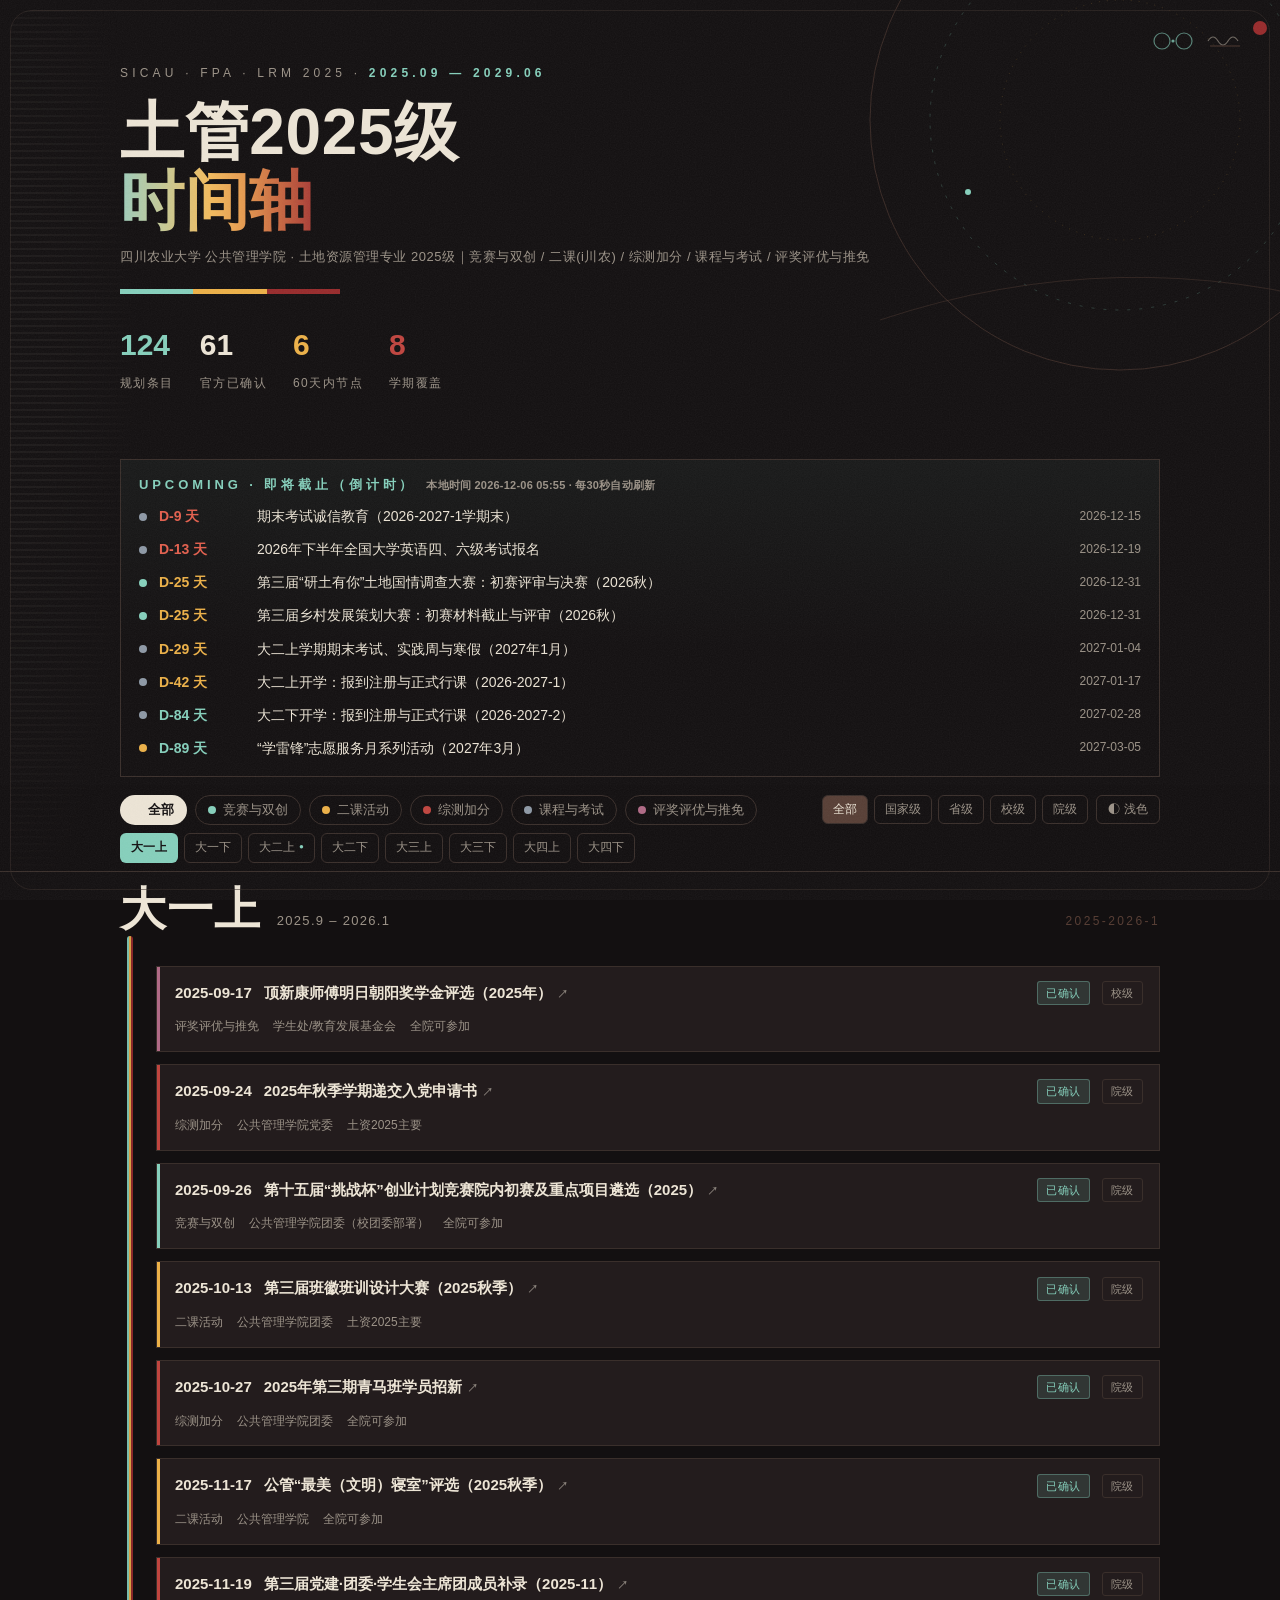
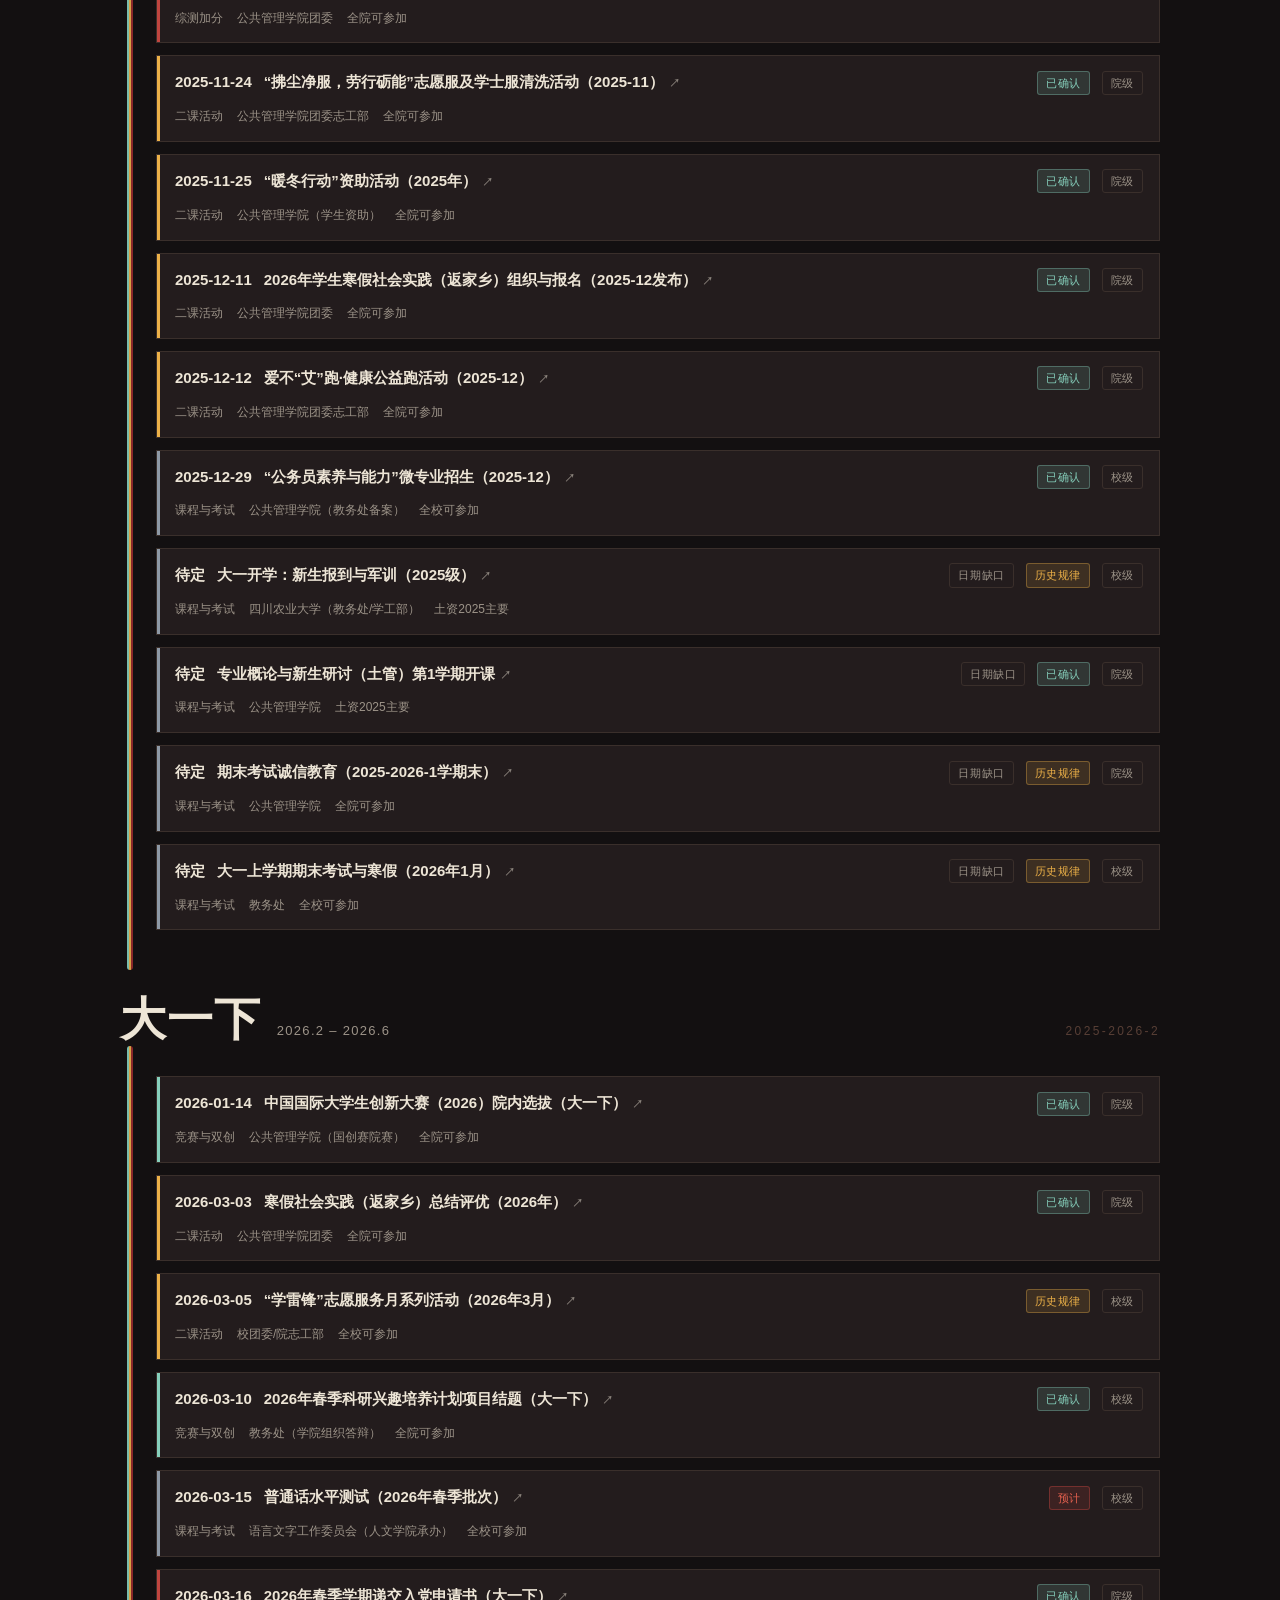
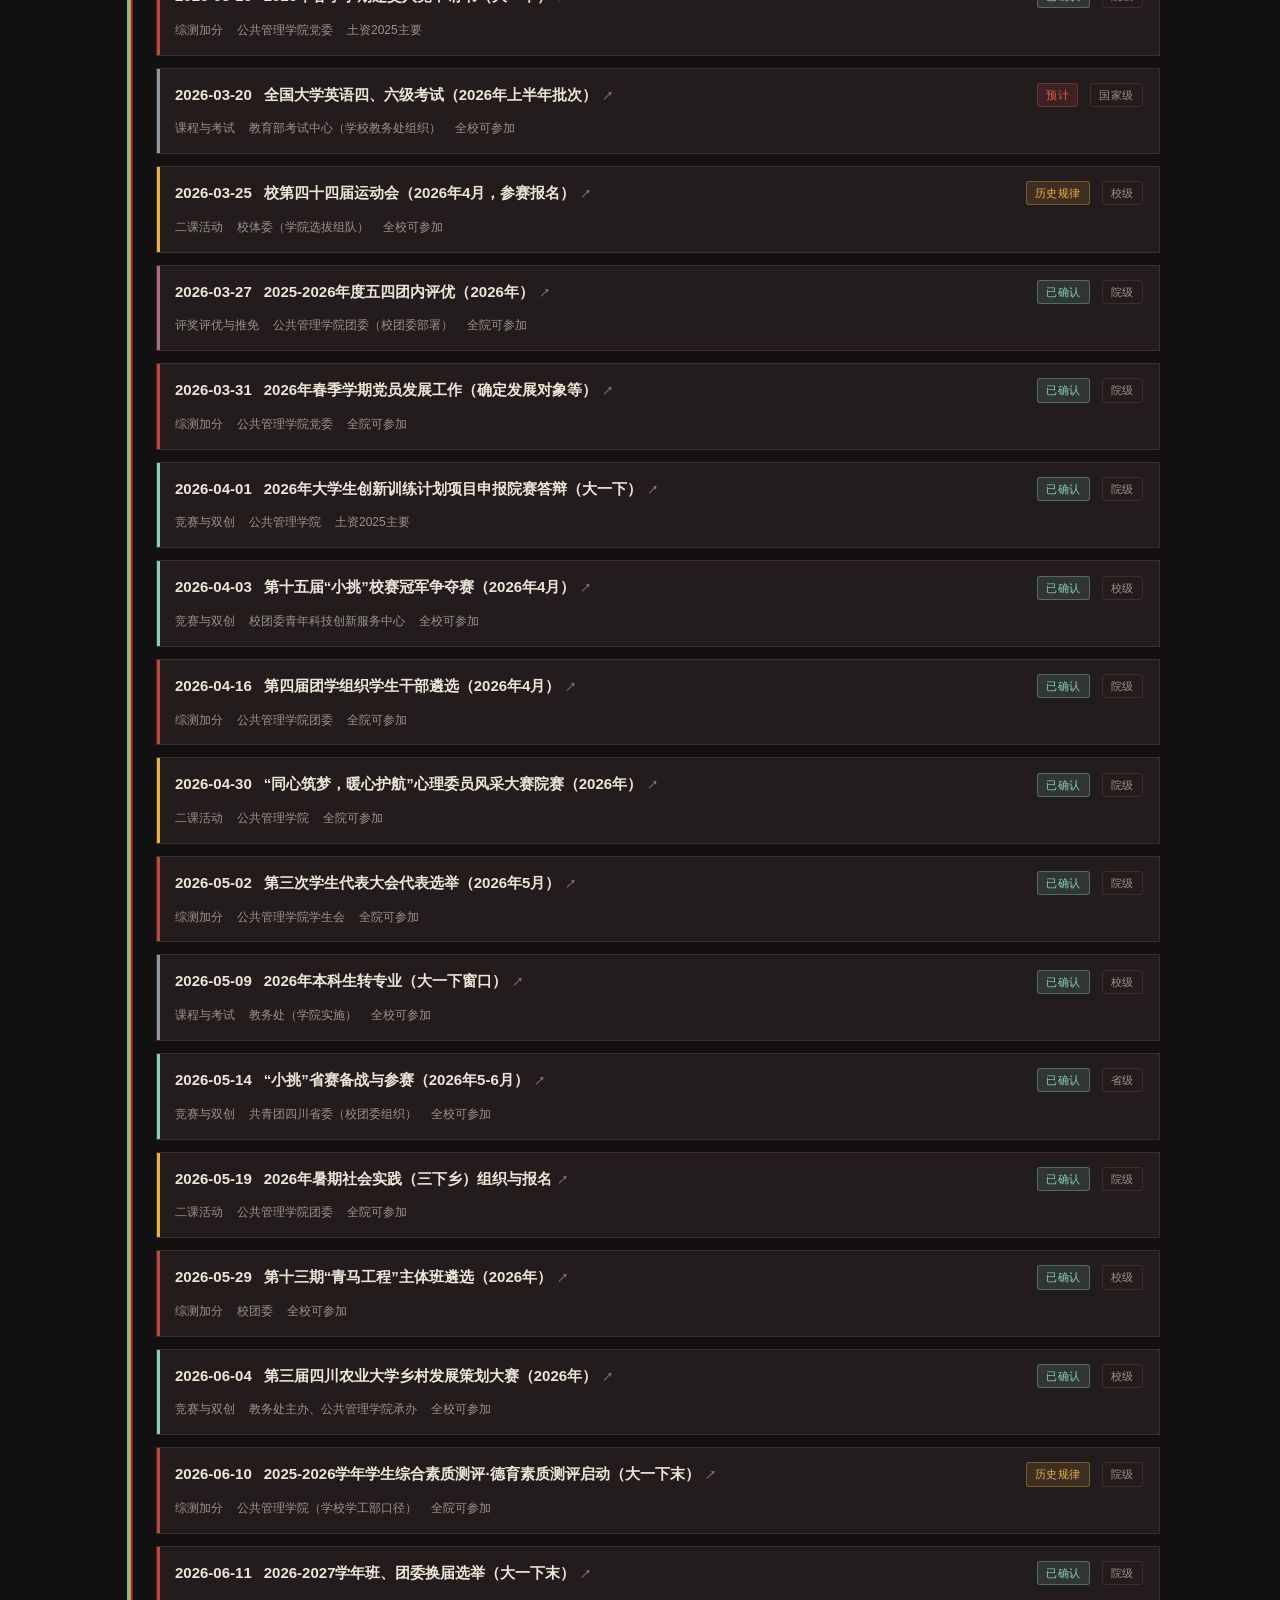
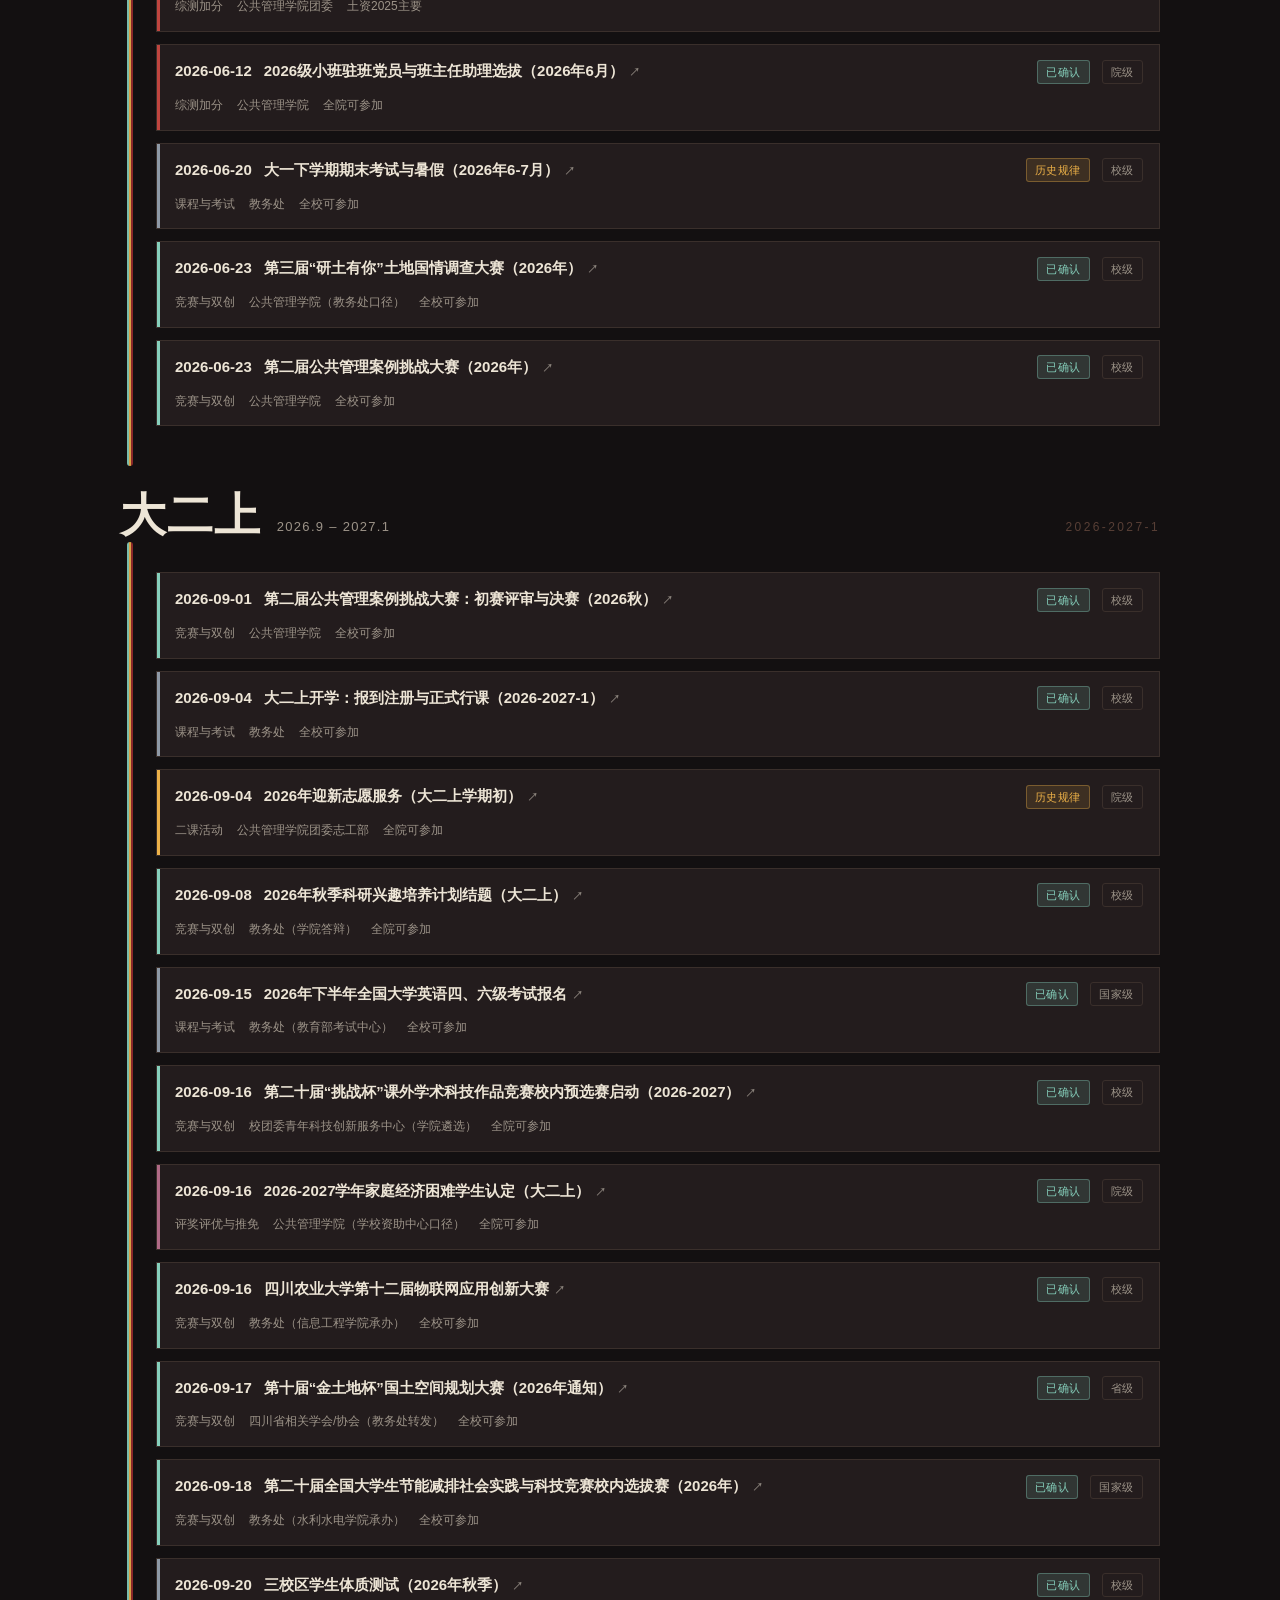
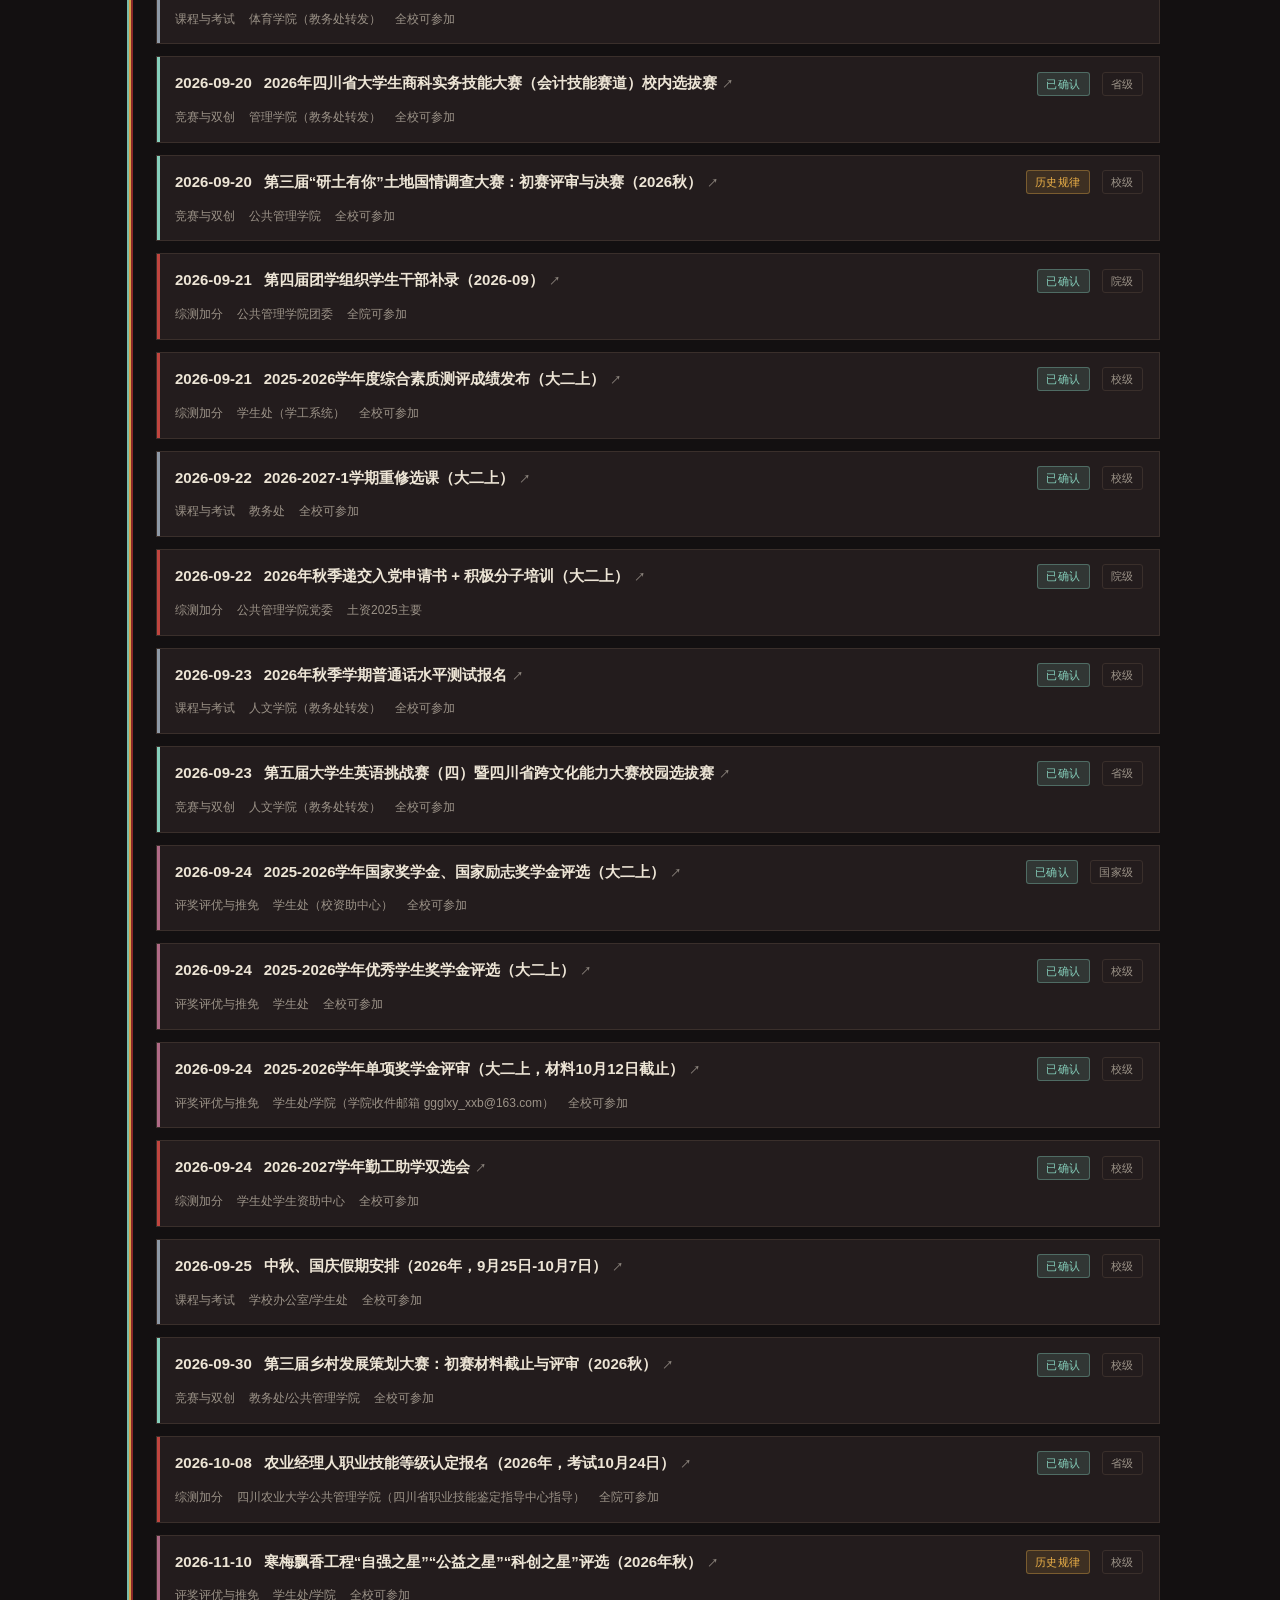
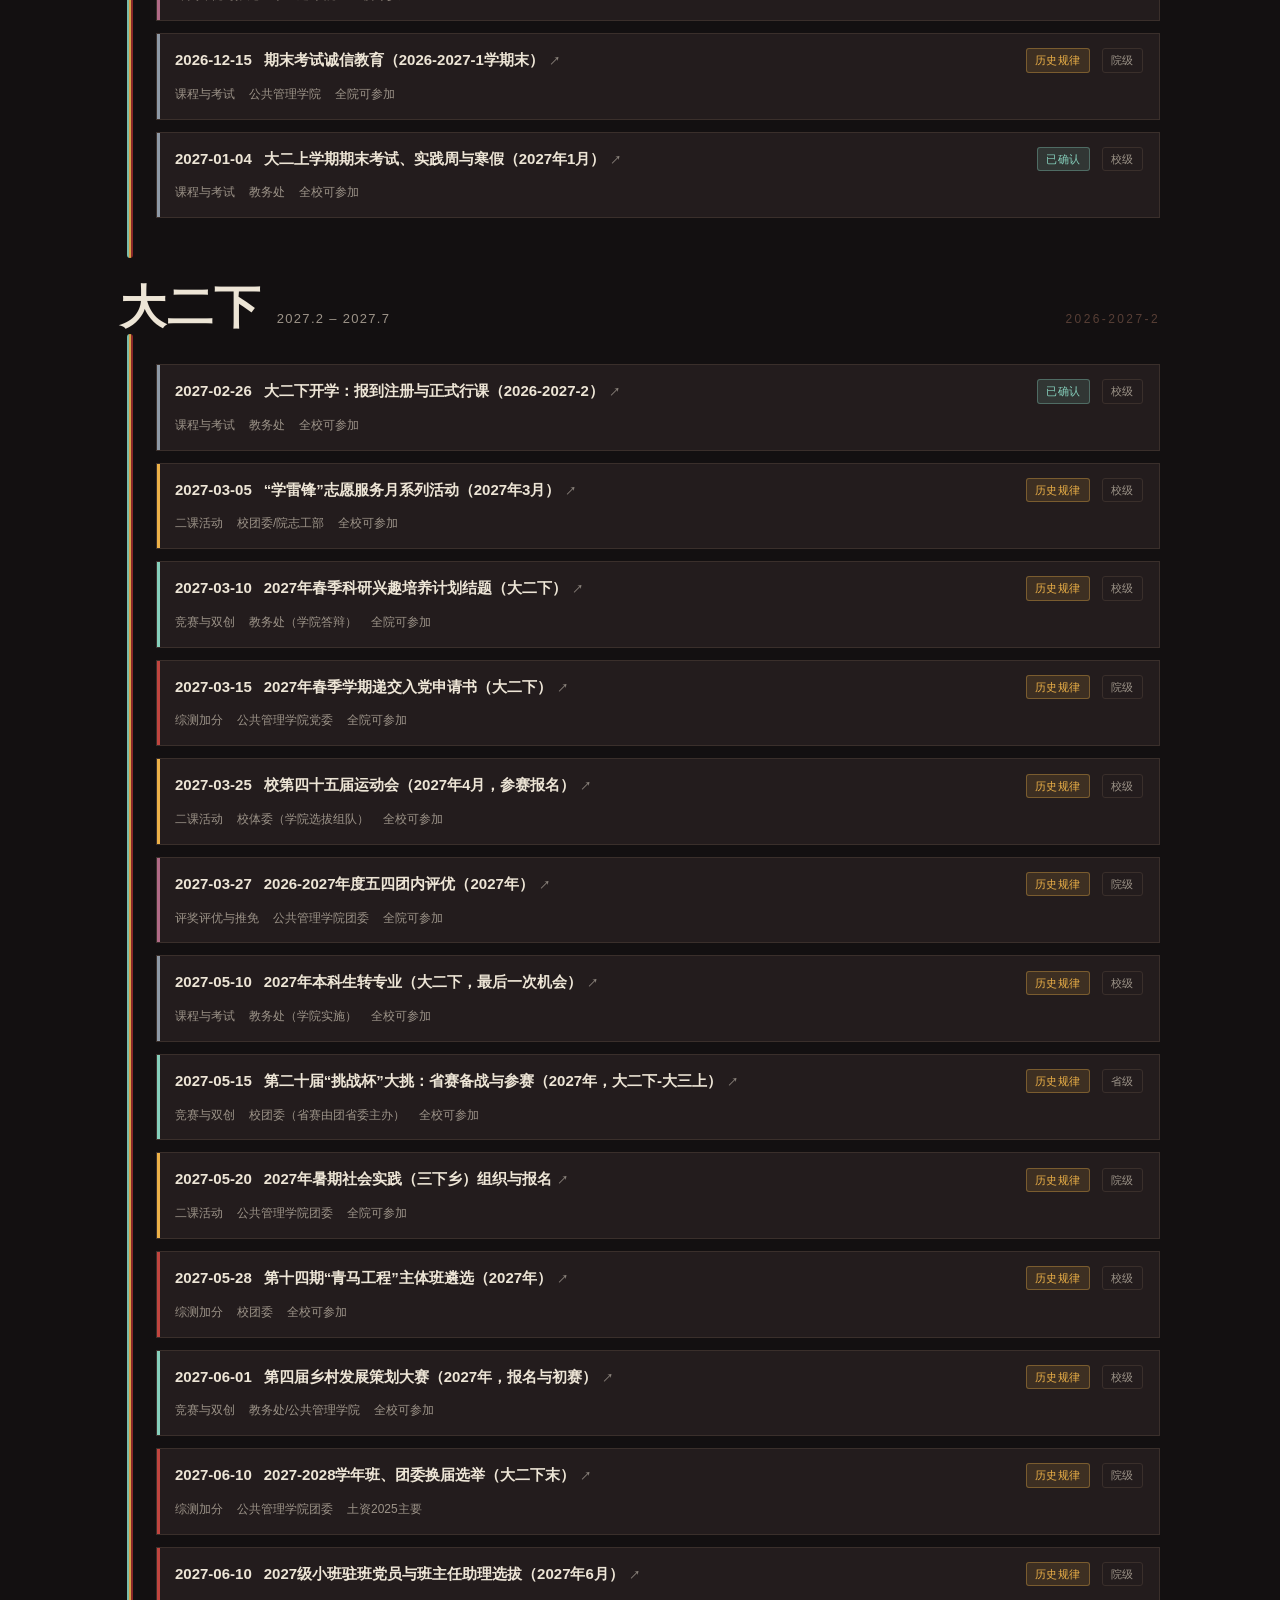
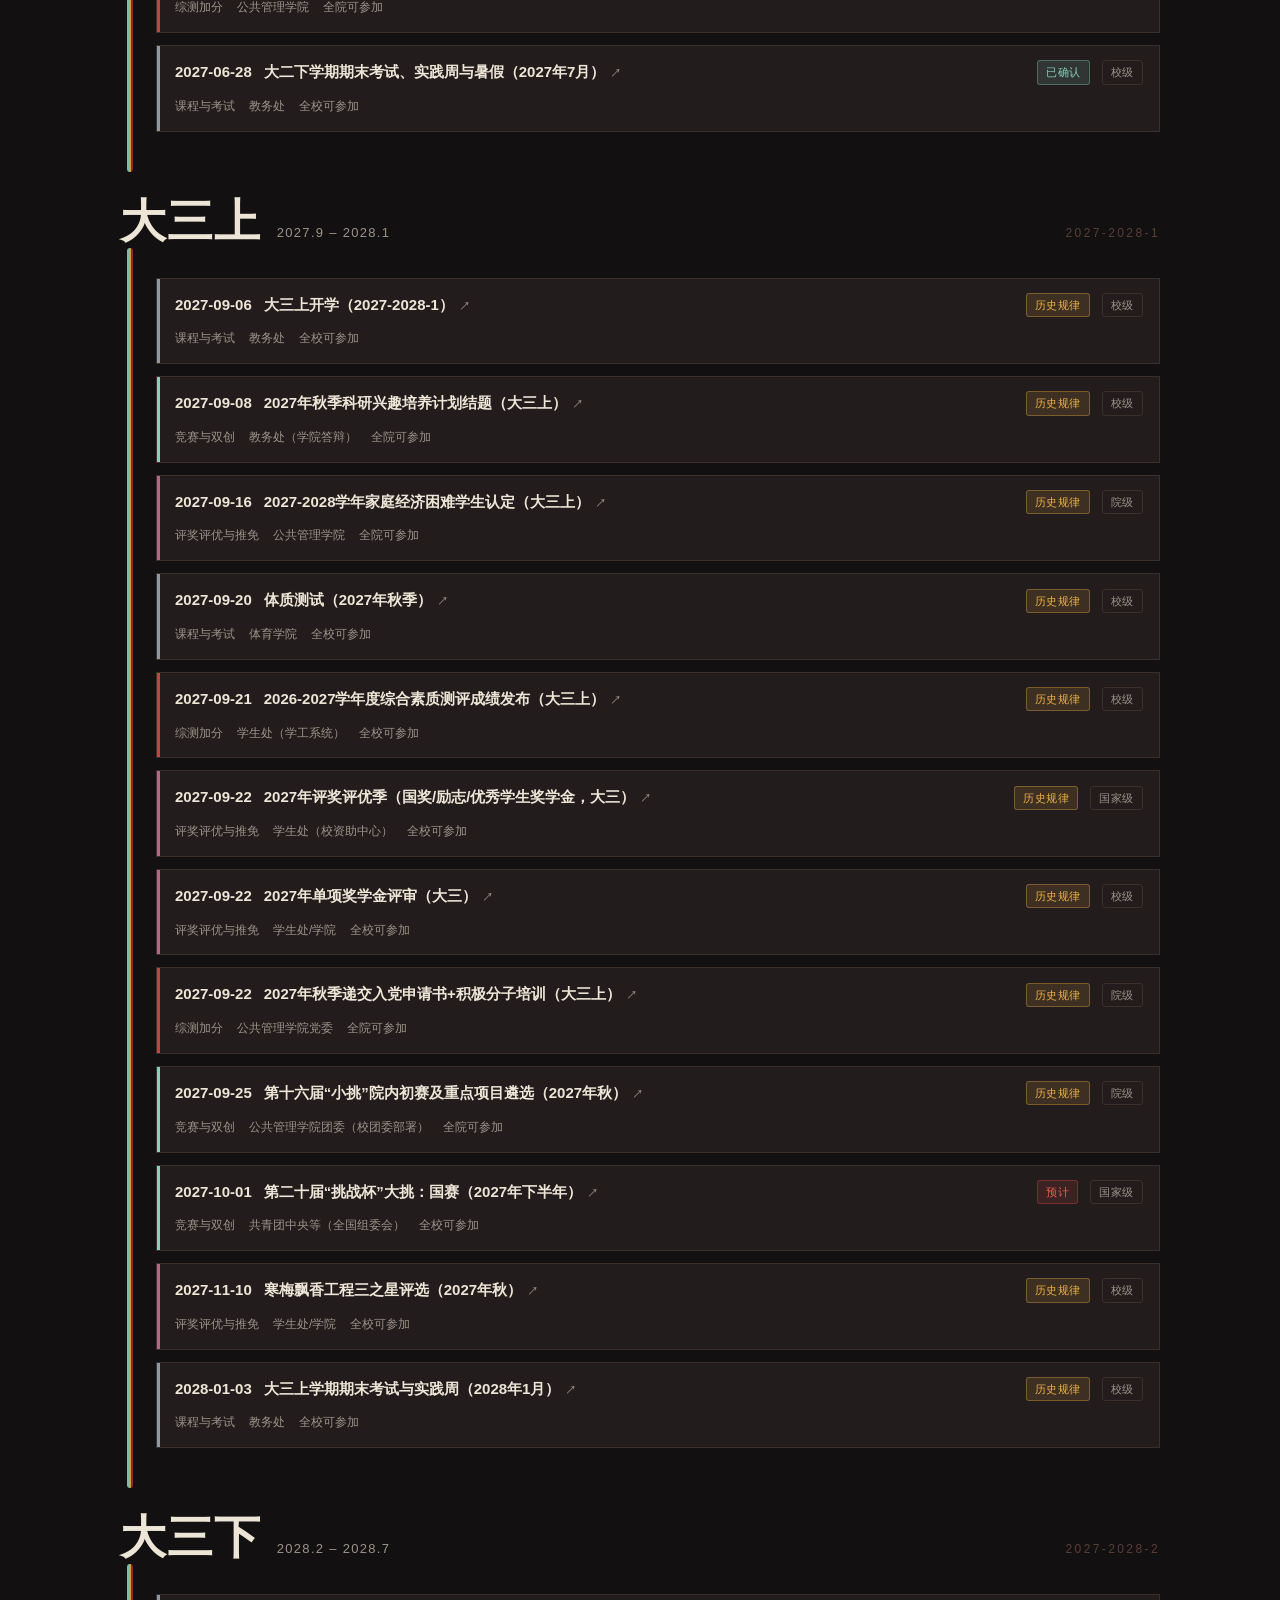
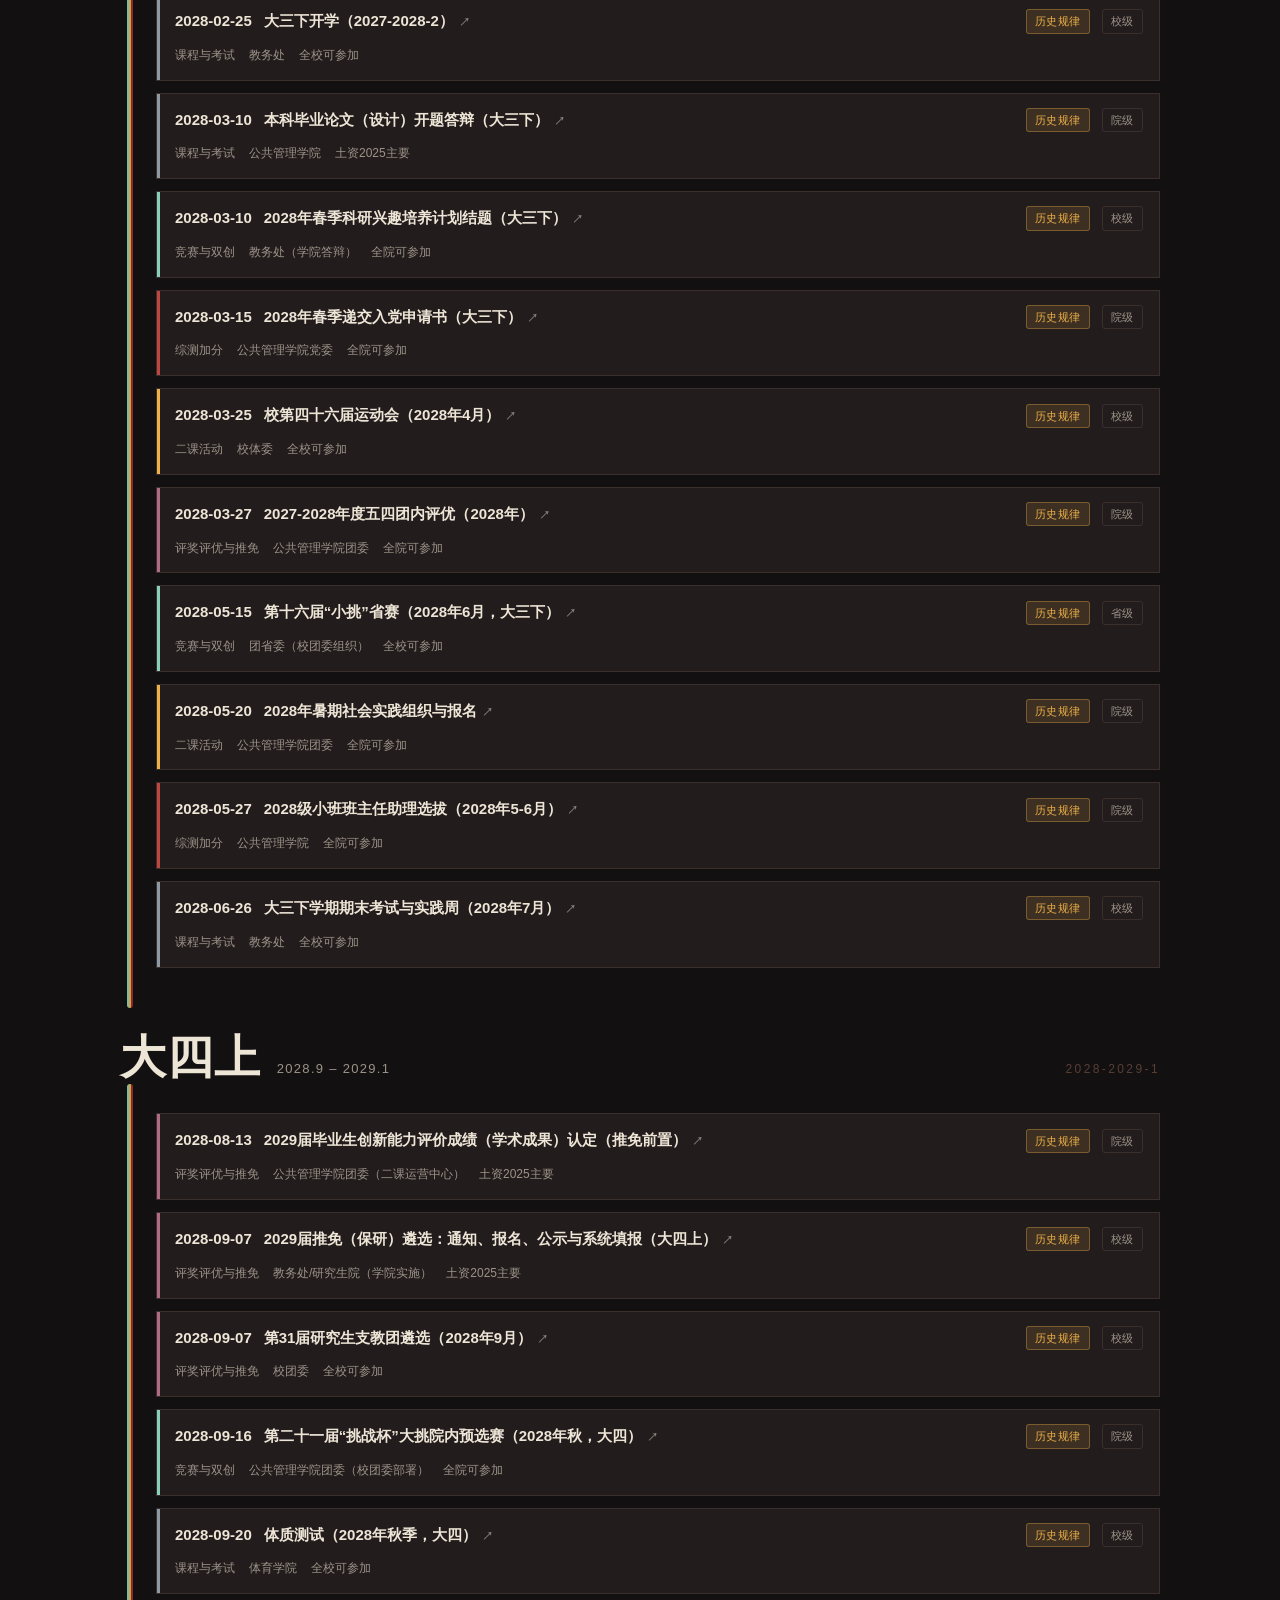
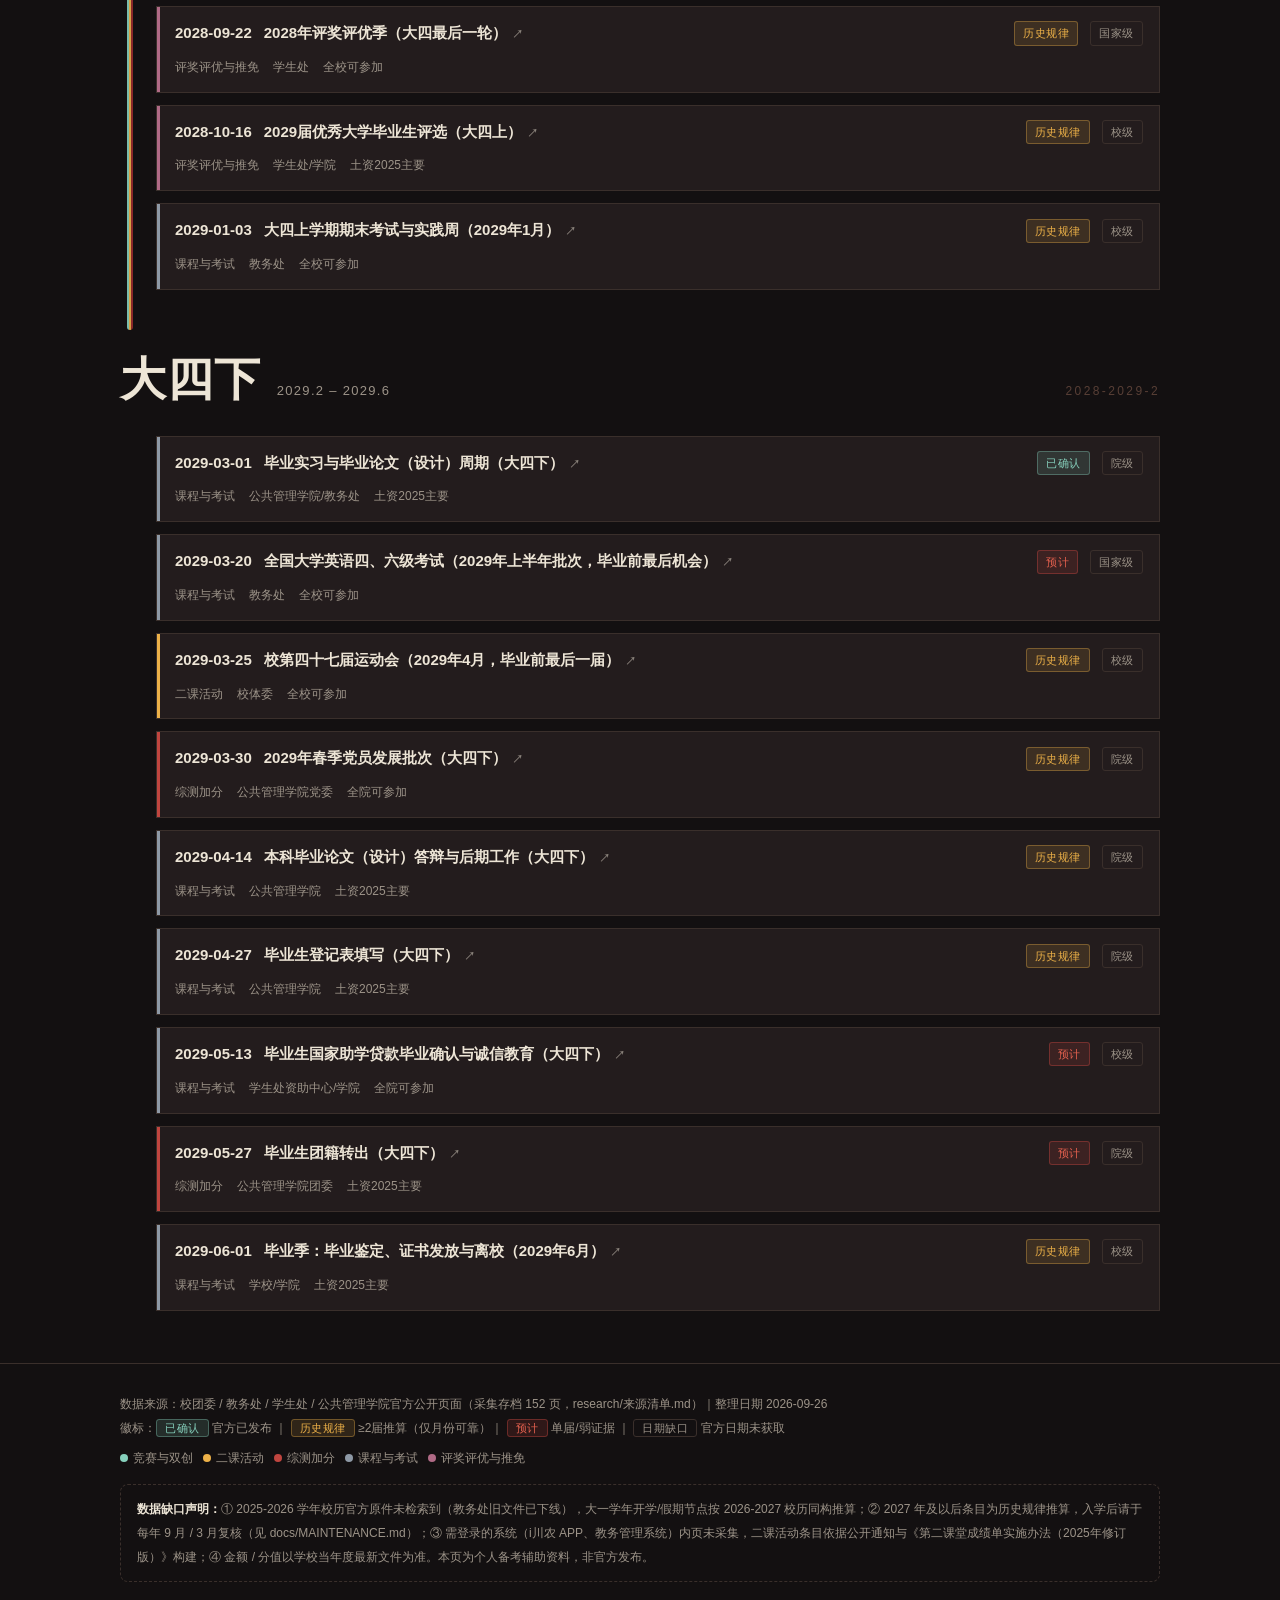
==== commit 8376eccd: "feat(security): 三层防护（CF响应头 XFO/CSP + security.js 反嵌套兜底 + 自检脚本）；docs/SECURITY.md" ====
--- a/index.html
+++ b/index.html
@@ -3,8 +3,13 @@
 <head>
 <meta charset="UTF-8">
 <meta name="viewport" content="width=device-width, initial-scale=1.0">
-<title>土管2025级 · 大学四年时间轴 | 四川农业大学 公共管理学院</title>
-<meta name="description" content="四川农业大学 公共管理学院 土地资源管理专业 2025级 四年全周期成长时间轴：竞赛与双创 / 二课(i川农) / 综测加分 / 课程与考试 / 评奖评优与推免，2025.9—2029.6。">
+<title>Stay hungry, stay foolish.</title>
+<meta name="description" content="SICAU · FPA · LRM 2025 · 2025.09 — 2029.06">
+<meta property="og:title" content="Stay hungry, stay foolish.">
+<meta property="og:description" content="SICAU · FPA · LRM 2025 · 2025.09 — 2029.06">
+<meta property="og:type" content="website">
+<meta property="og:url" content="https://sicau-timeline.pages.dev/">
+<script src="assets/js/security.js"></script>
 <link rel="icon" href="data:image/svg+xml,%3Csvg xmlns='http://www.w3.org/2000/svg' viewBox='0 0 32 32'%3E%3Crect width='32' height='32' rx='6' fill='%23131011'/%3E%3Crect x='7' y='6' width='5' height='20' fill='%2386D0BC'/%3E%3Crect x='13.5' y='6' width='5' height='20' fill='%23EDB148'/%3E%3Crect x='20' y='6' width='5' height='20' fill='%23982B2C'/%3E%3C/svg%3E">
 <link rel="stylesheet" href="assets/css/style.css">
 </head>
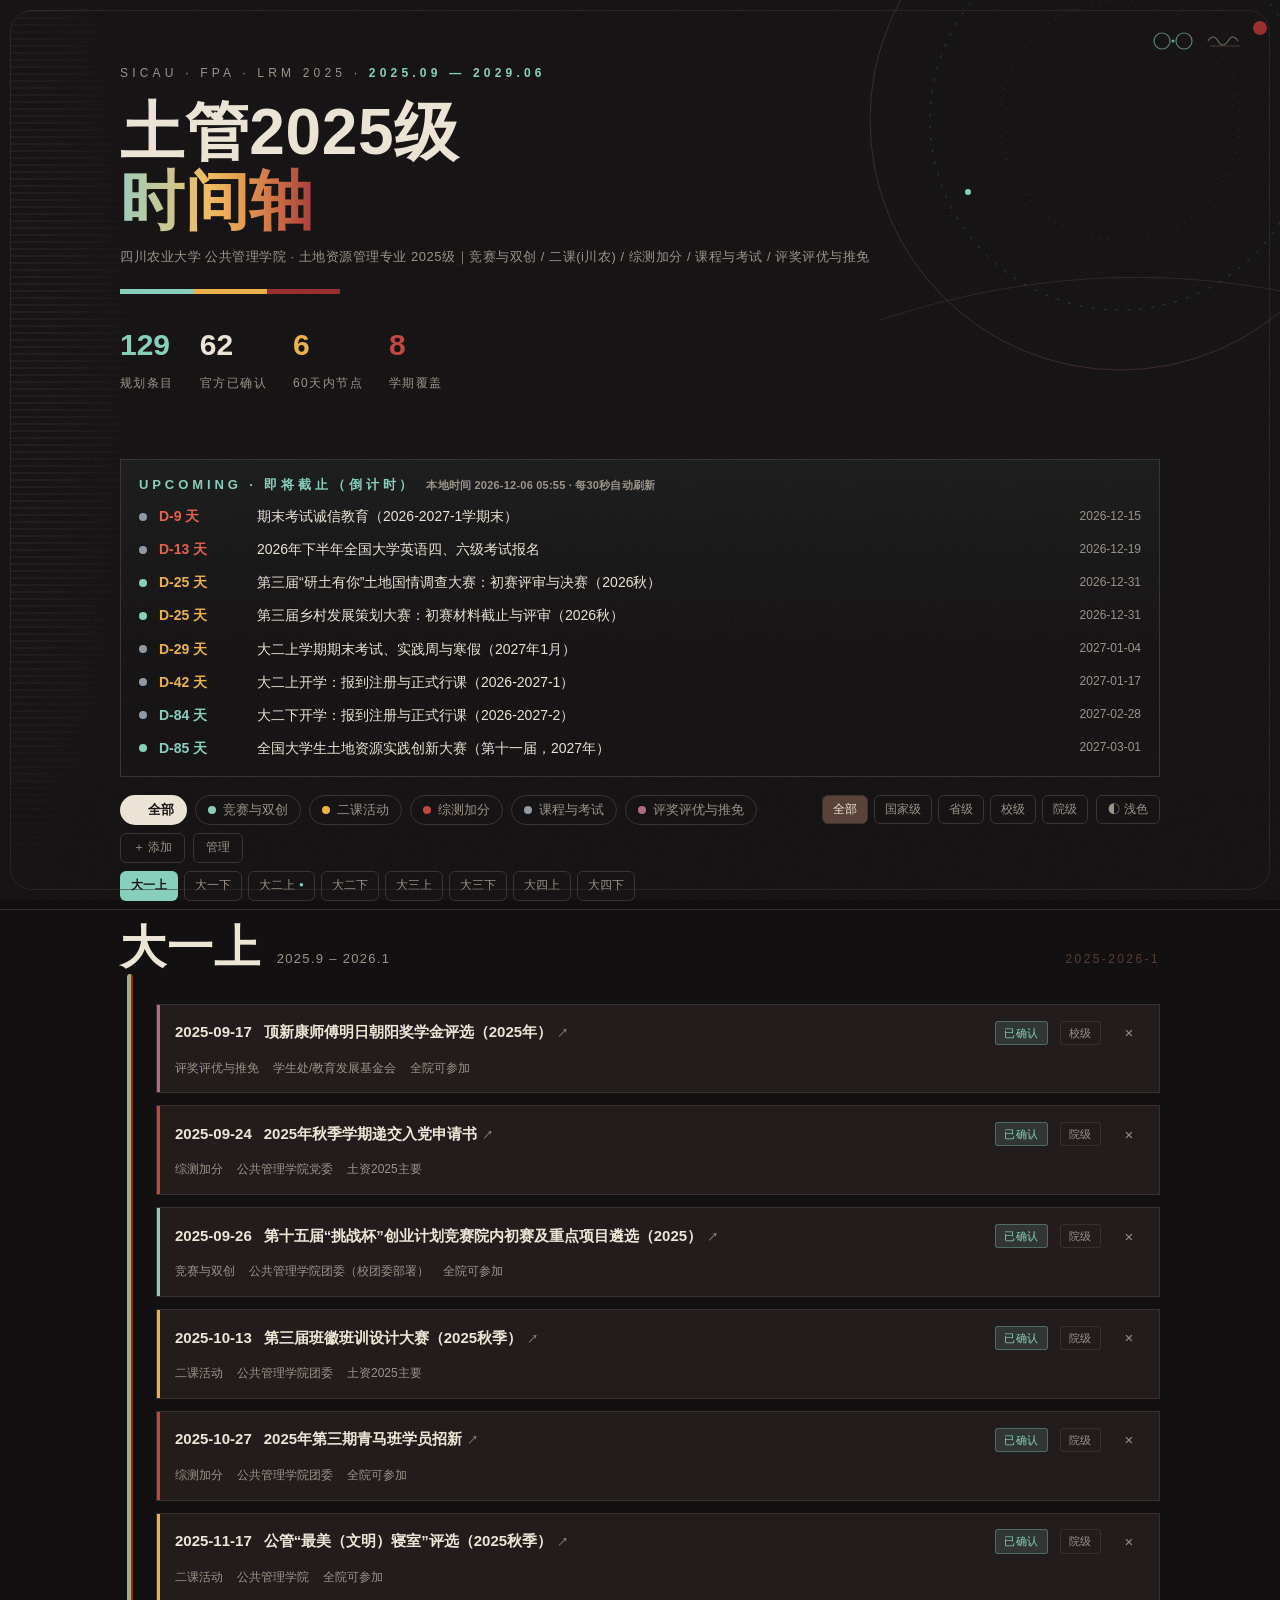
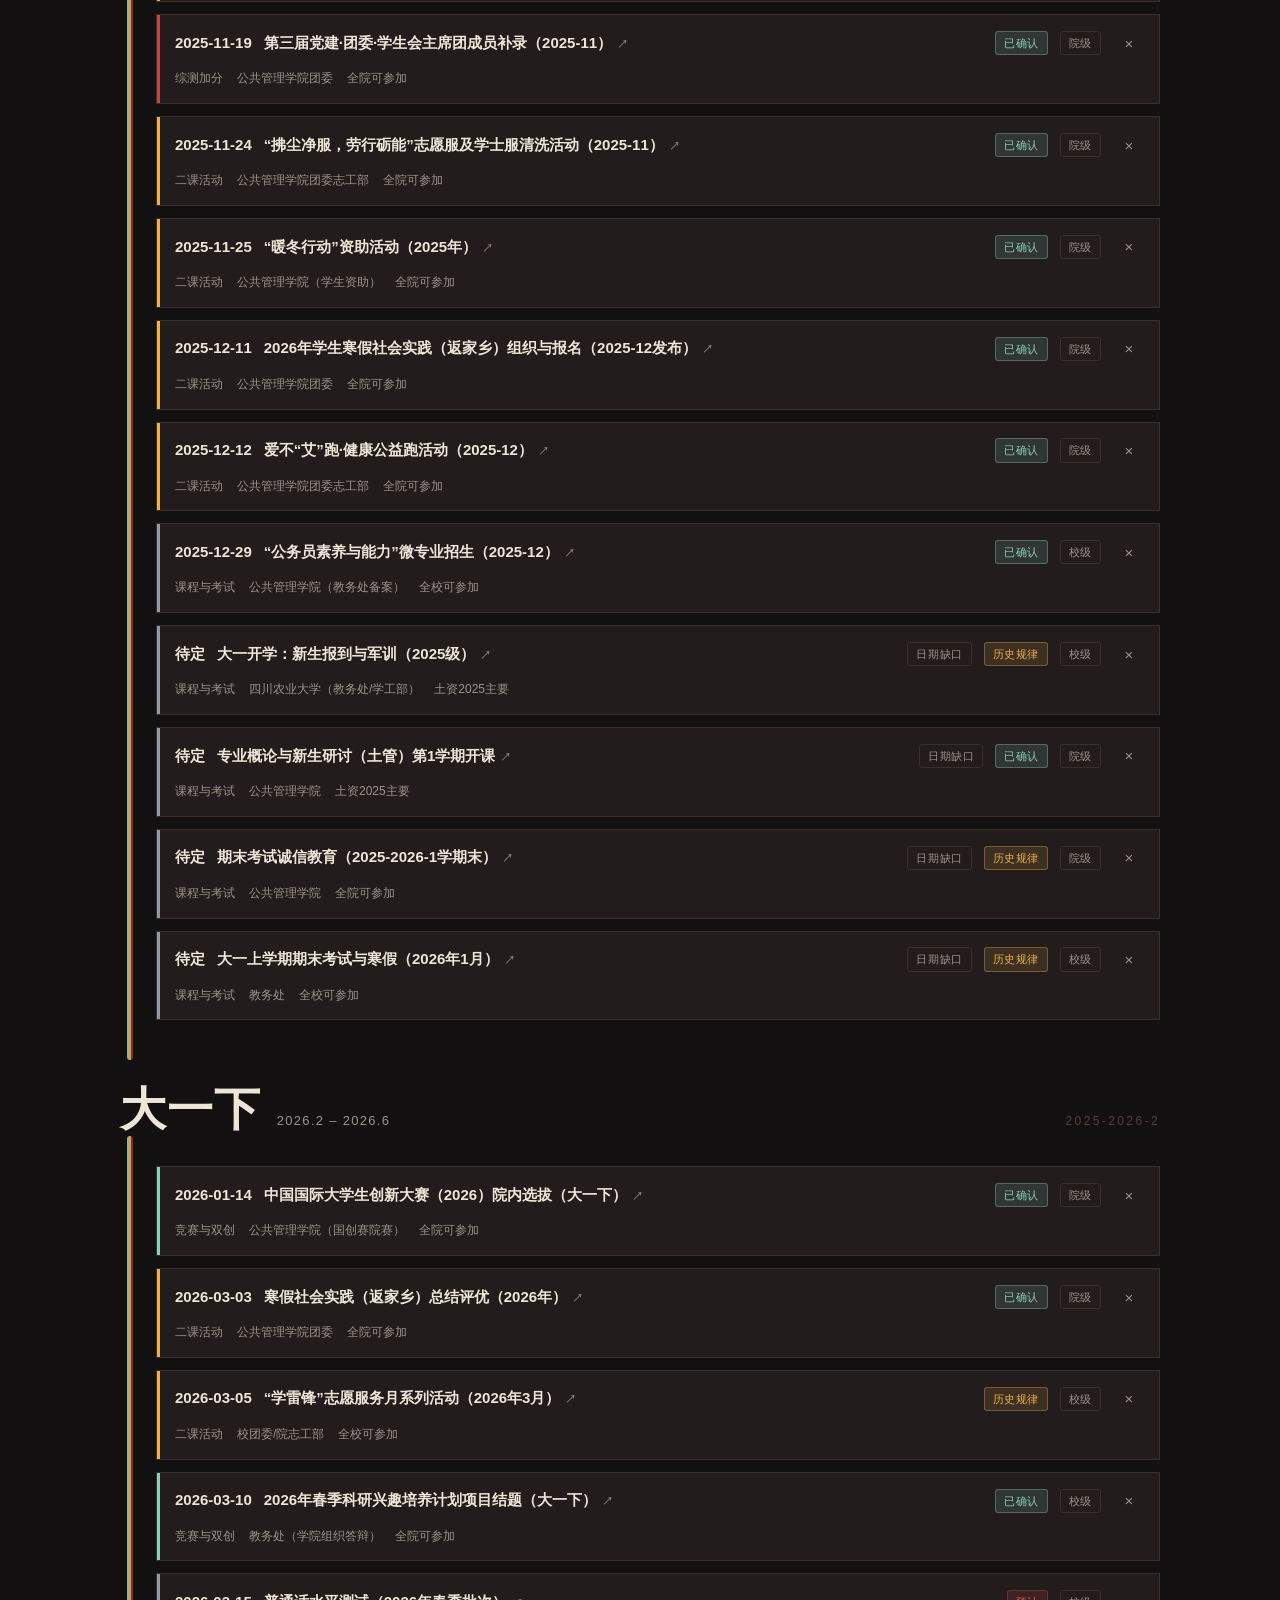
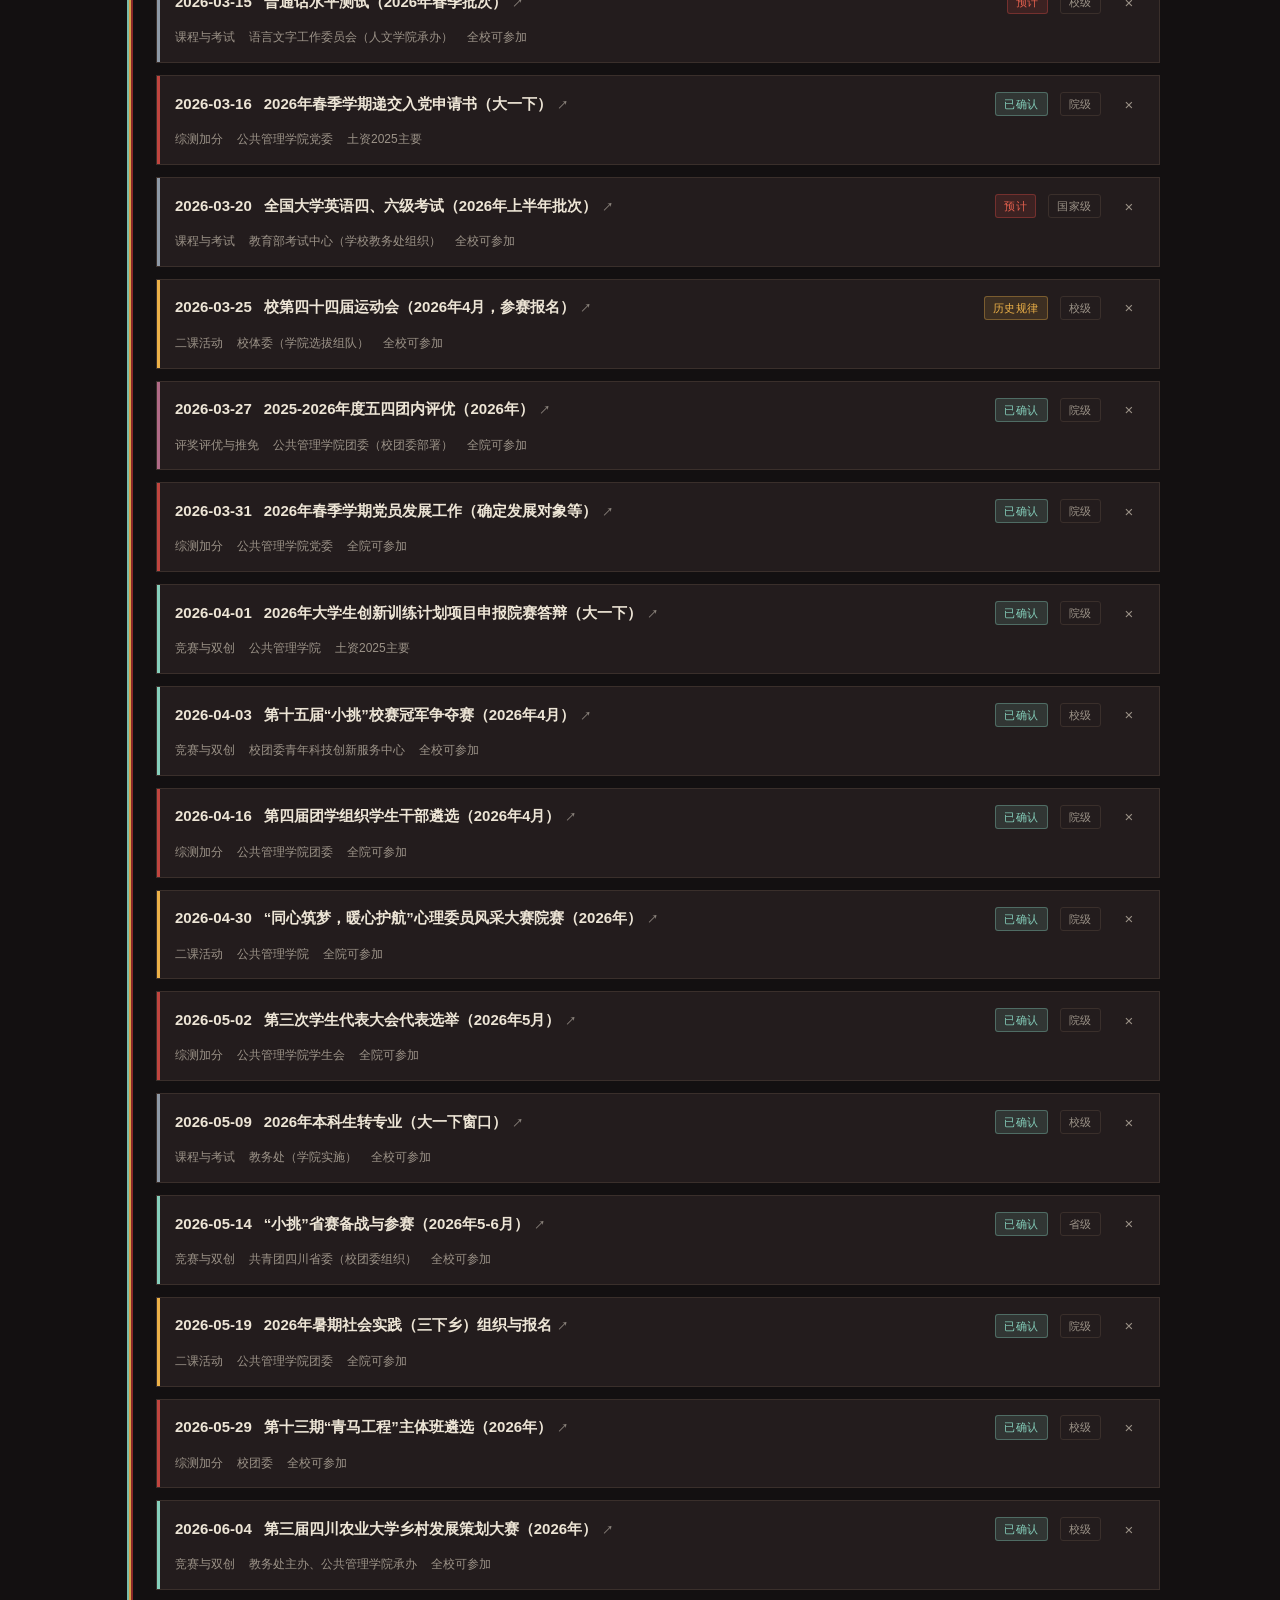
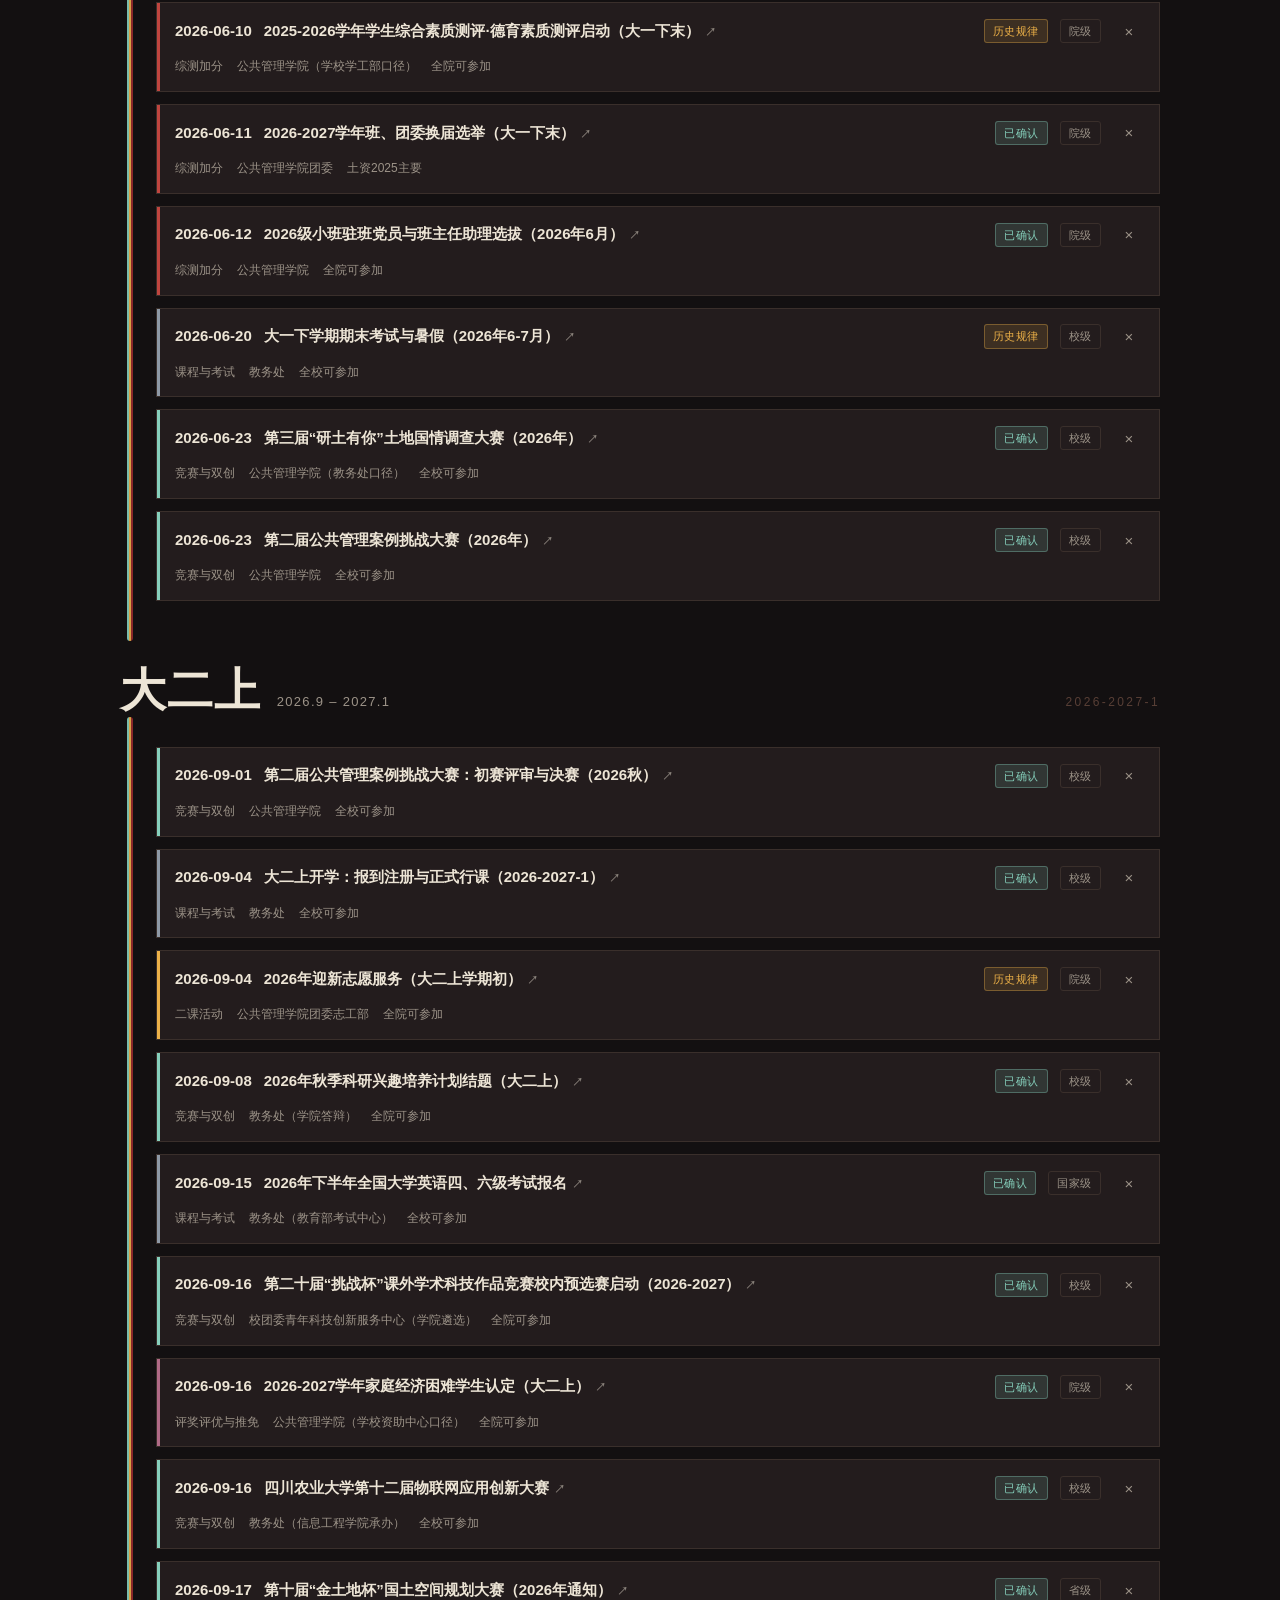
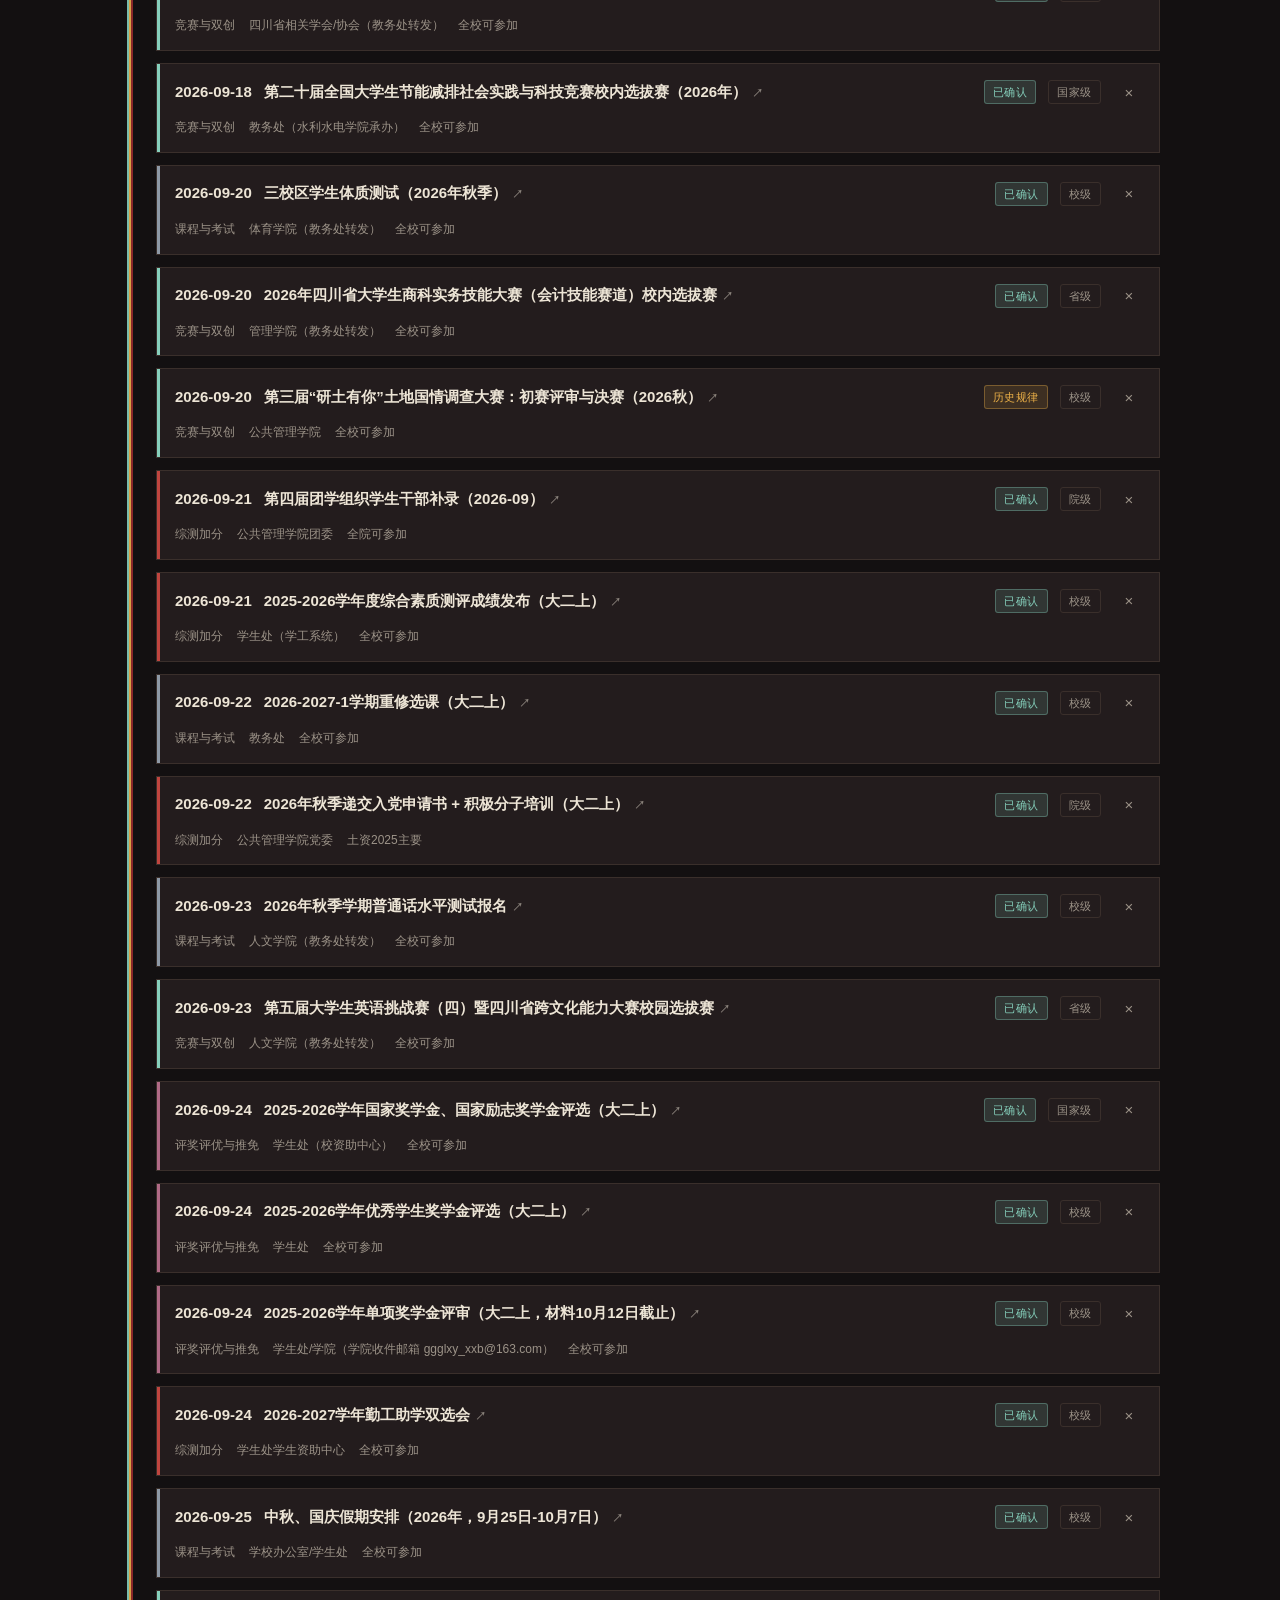
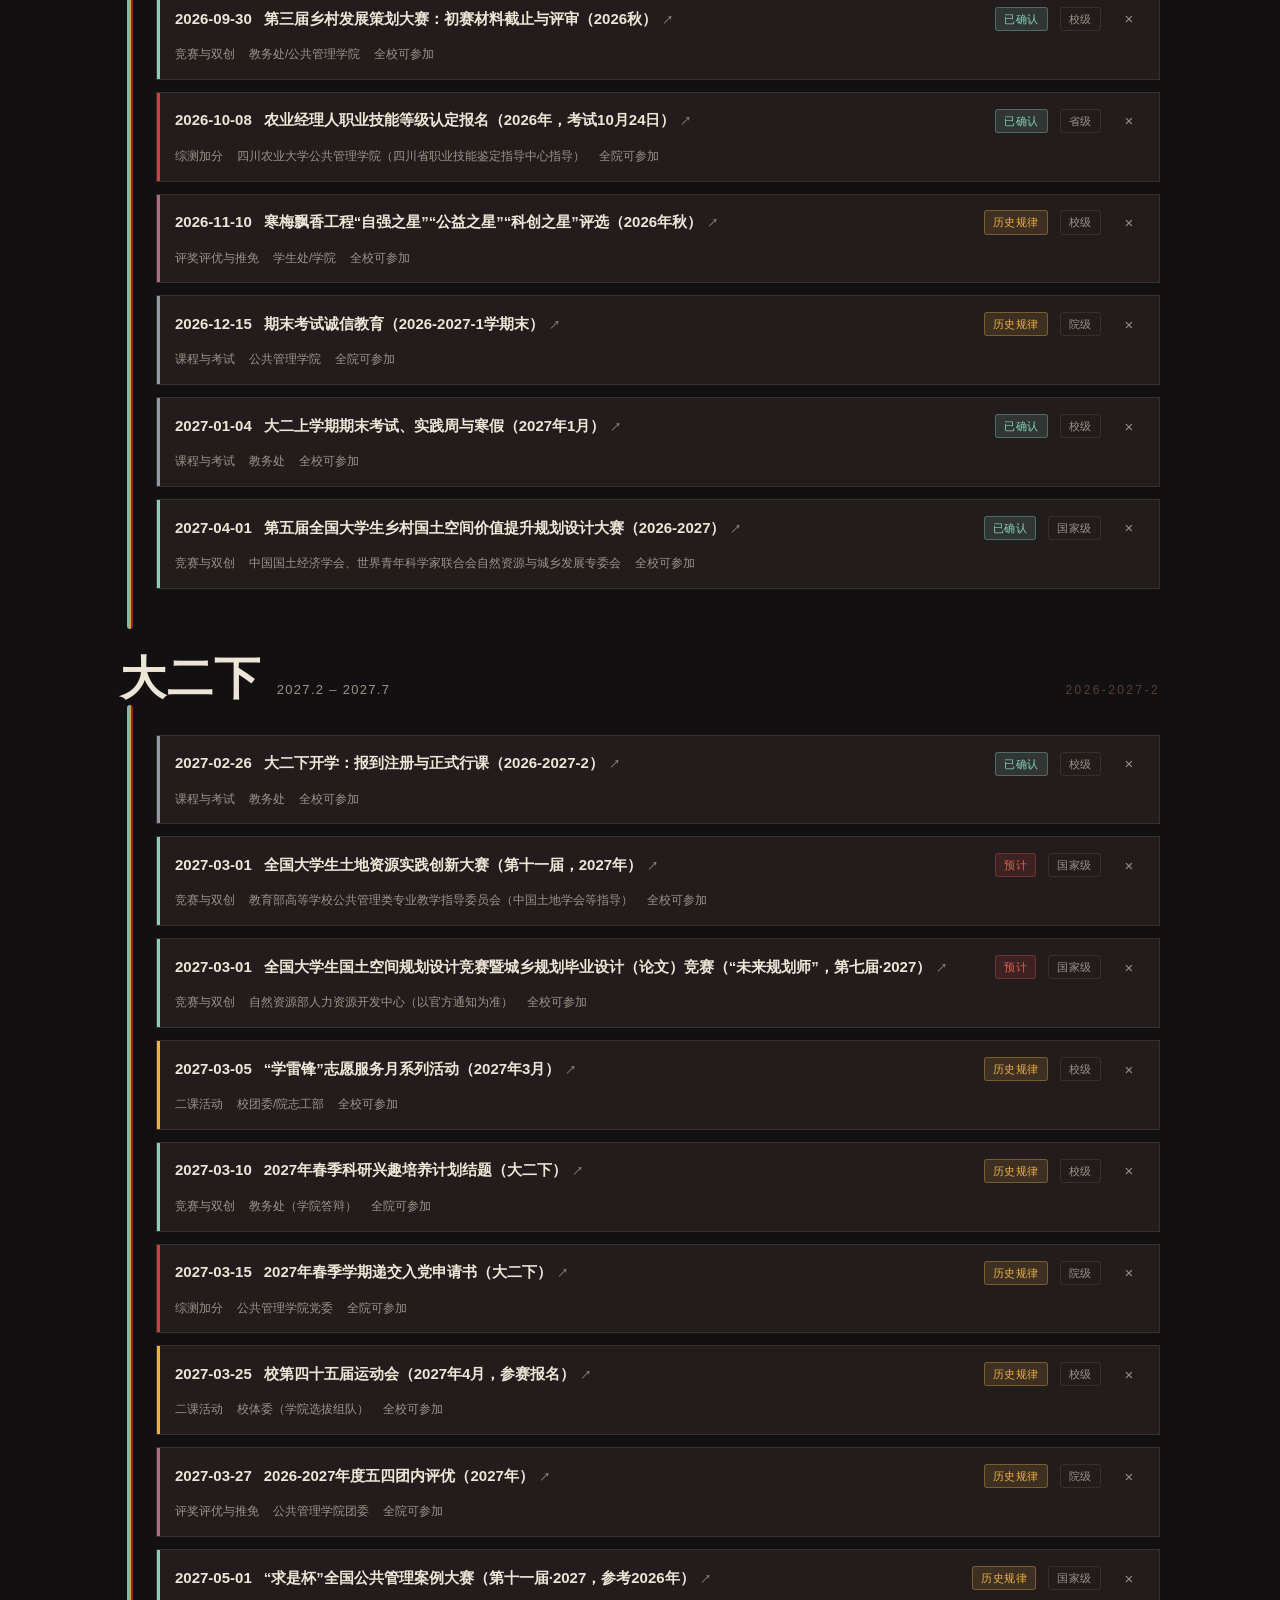
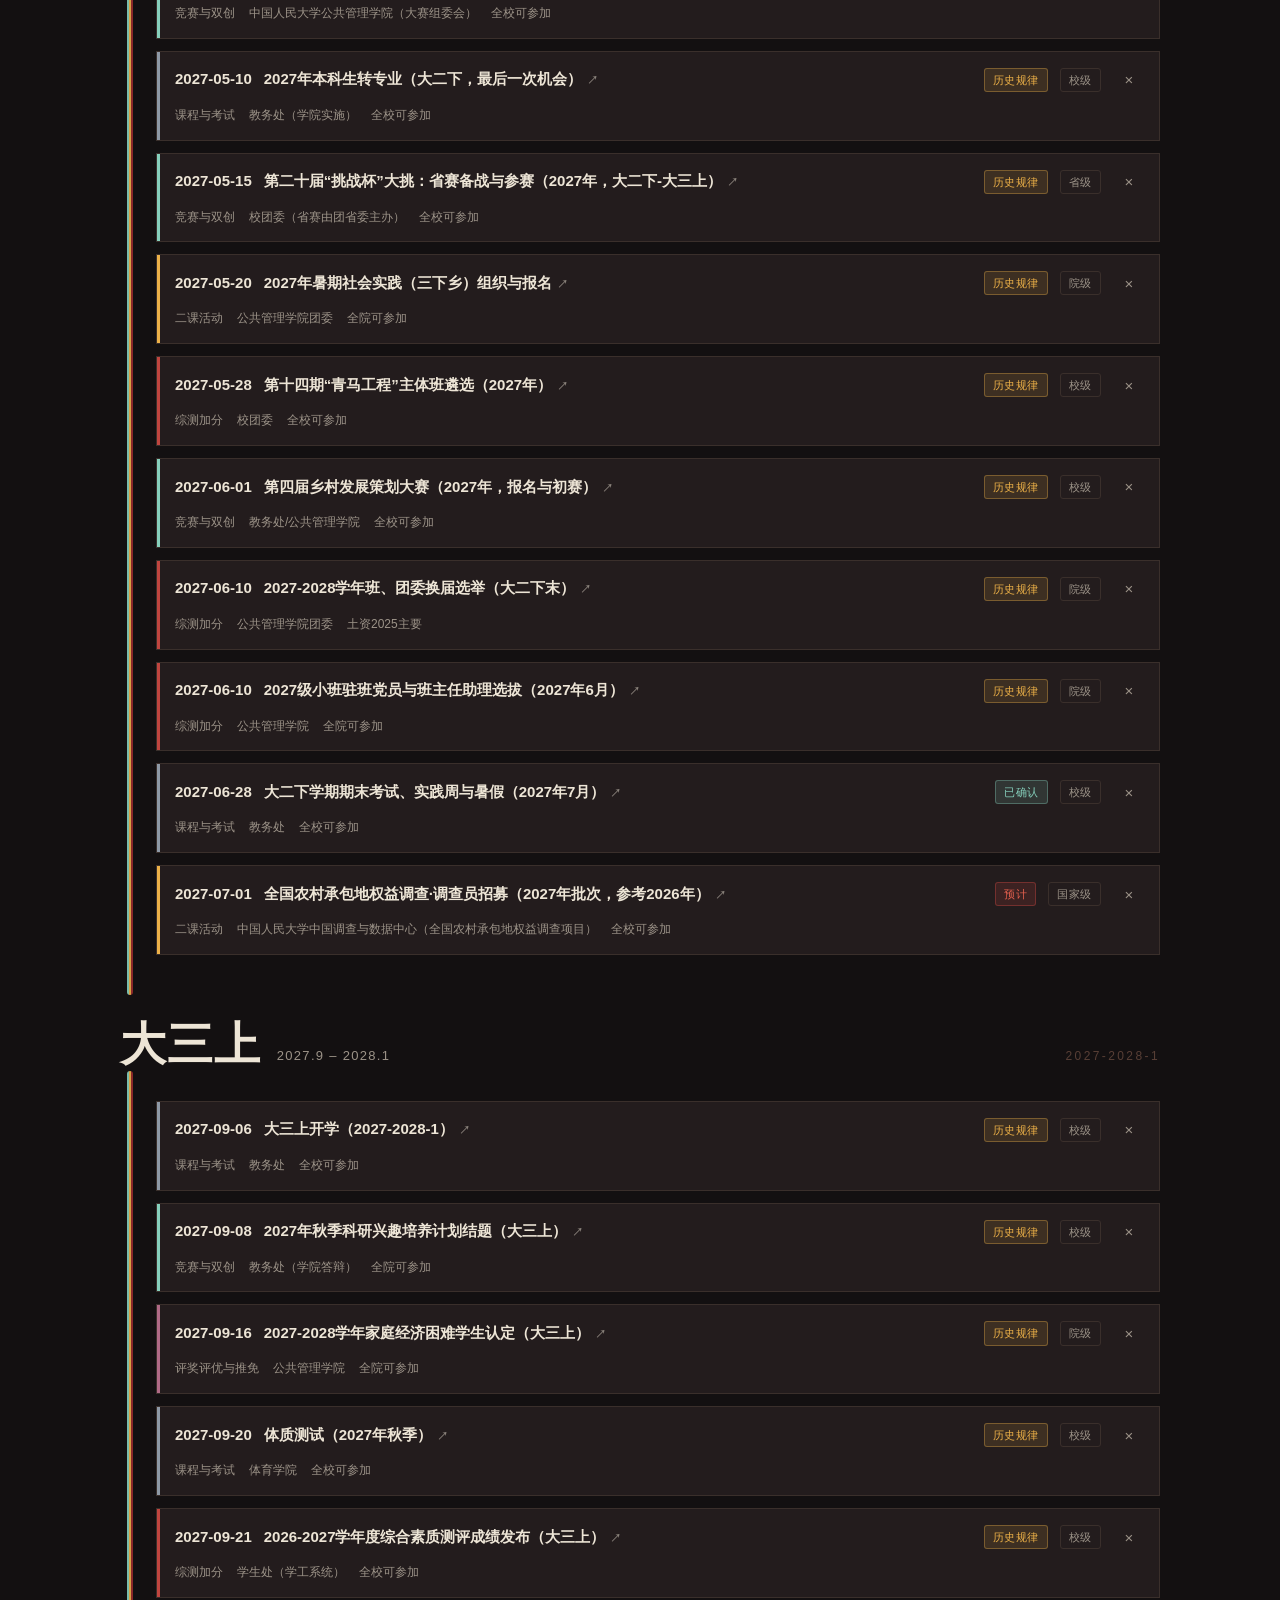
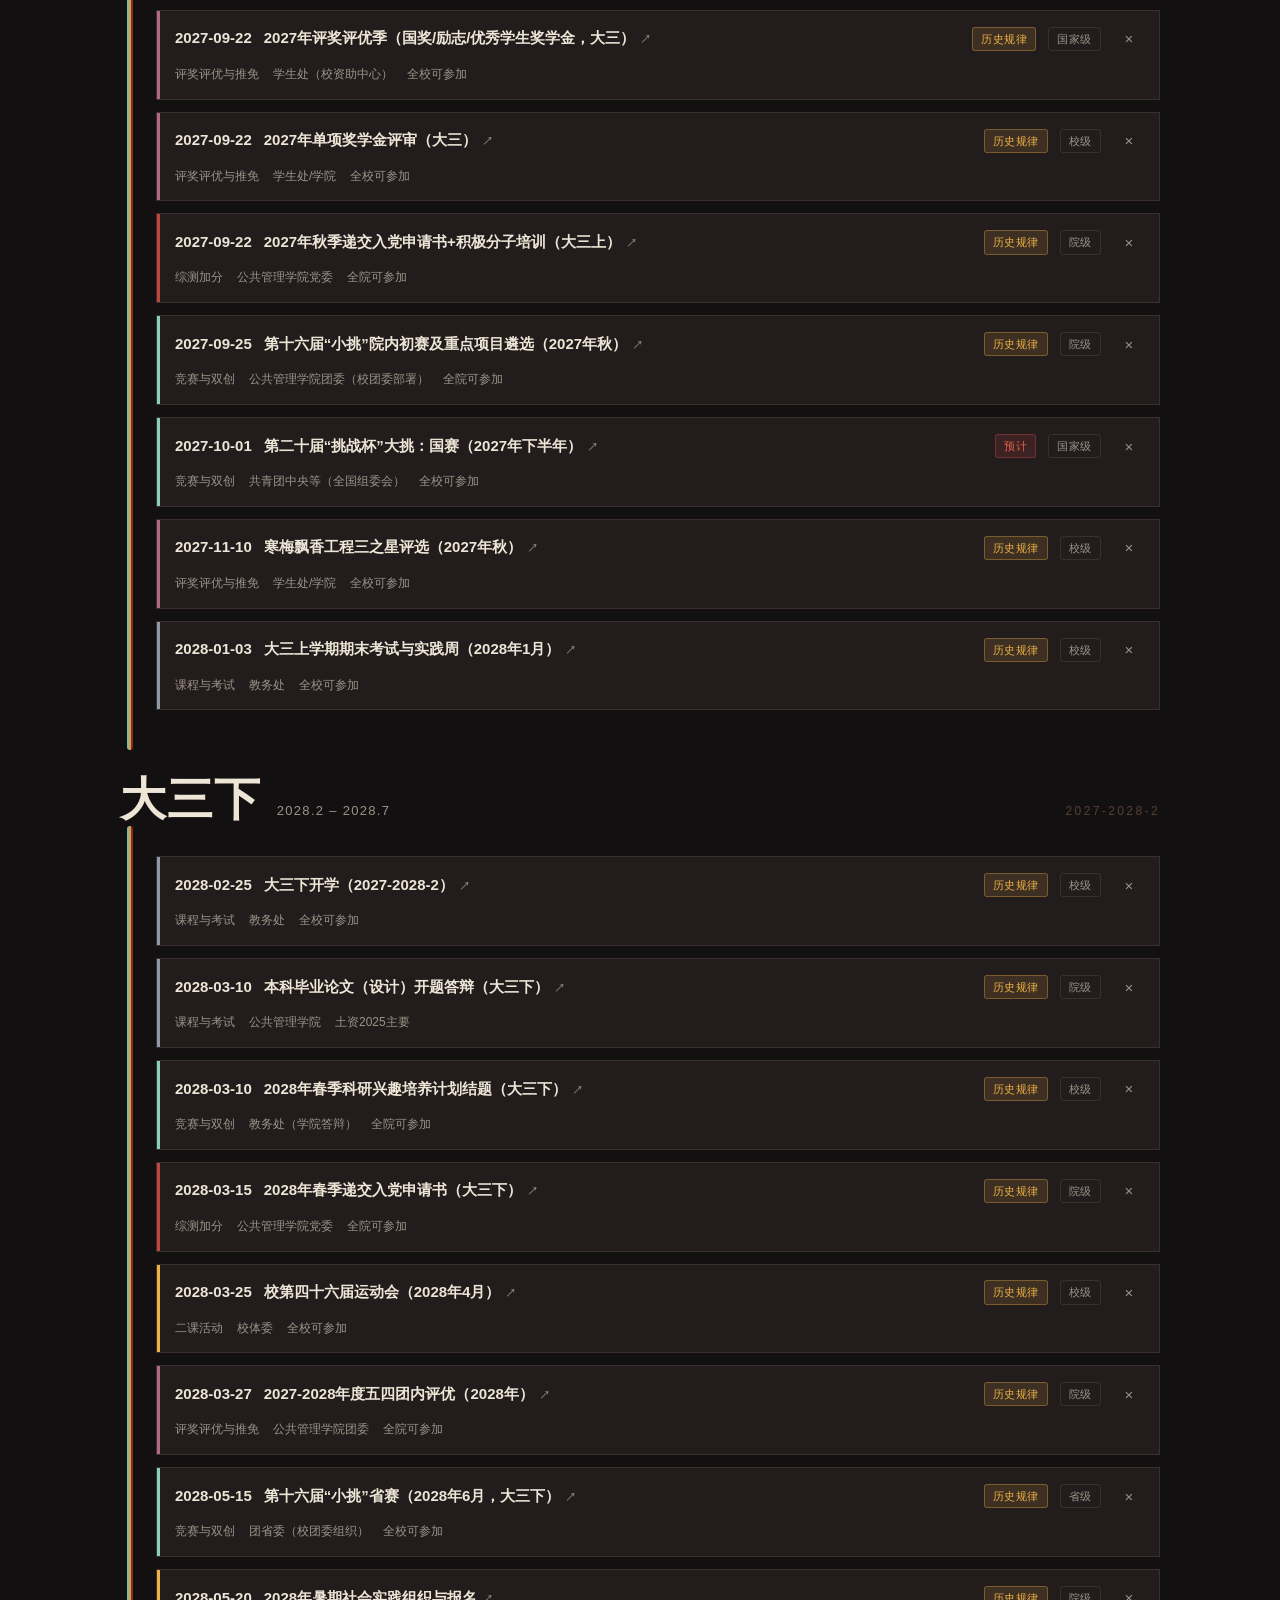
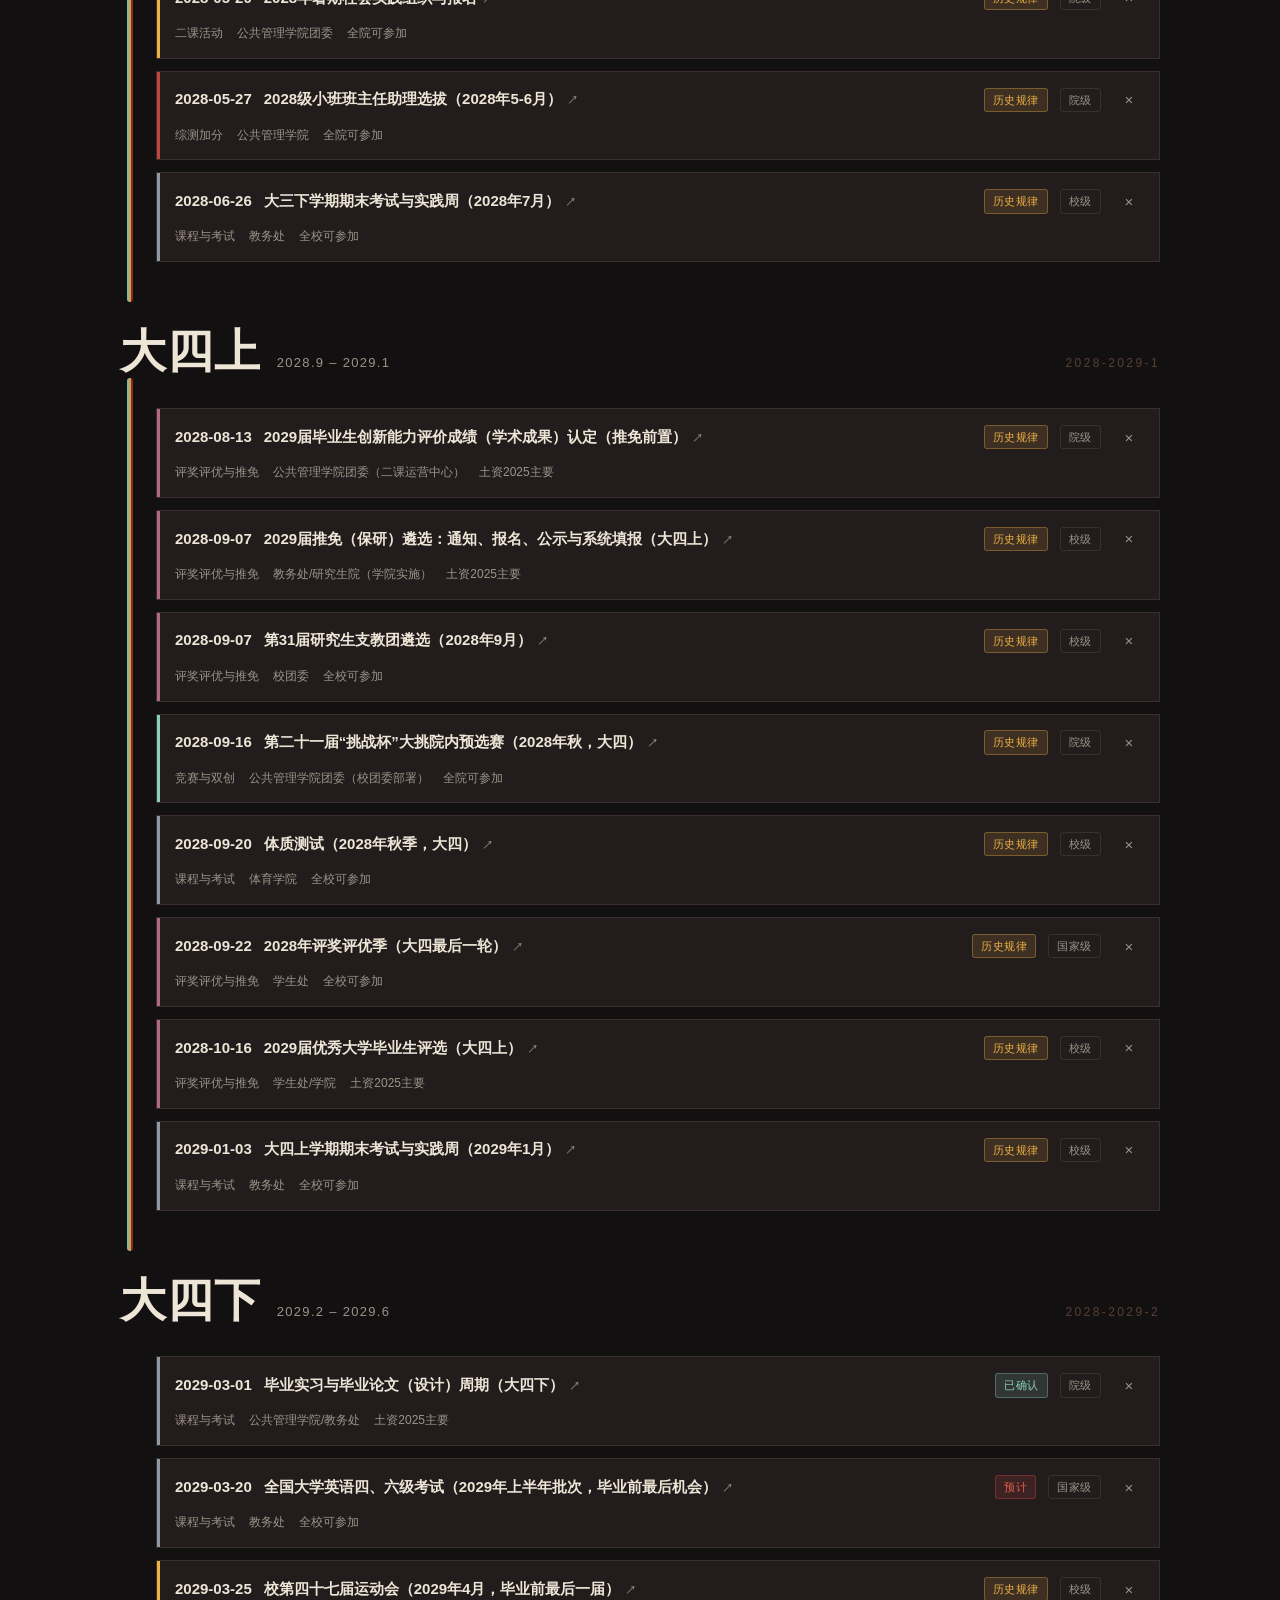
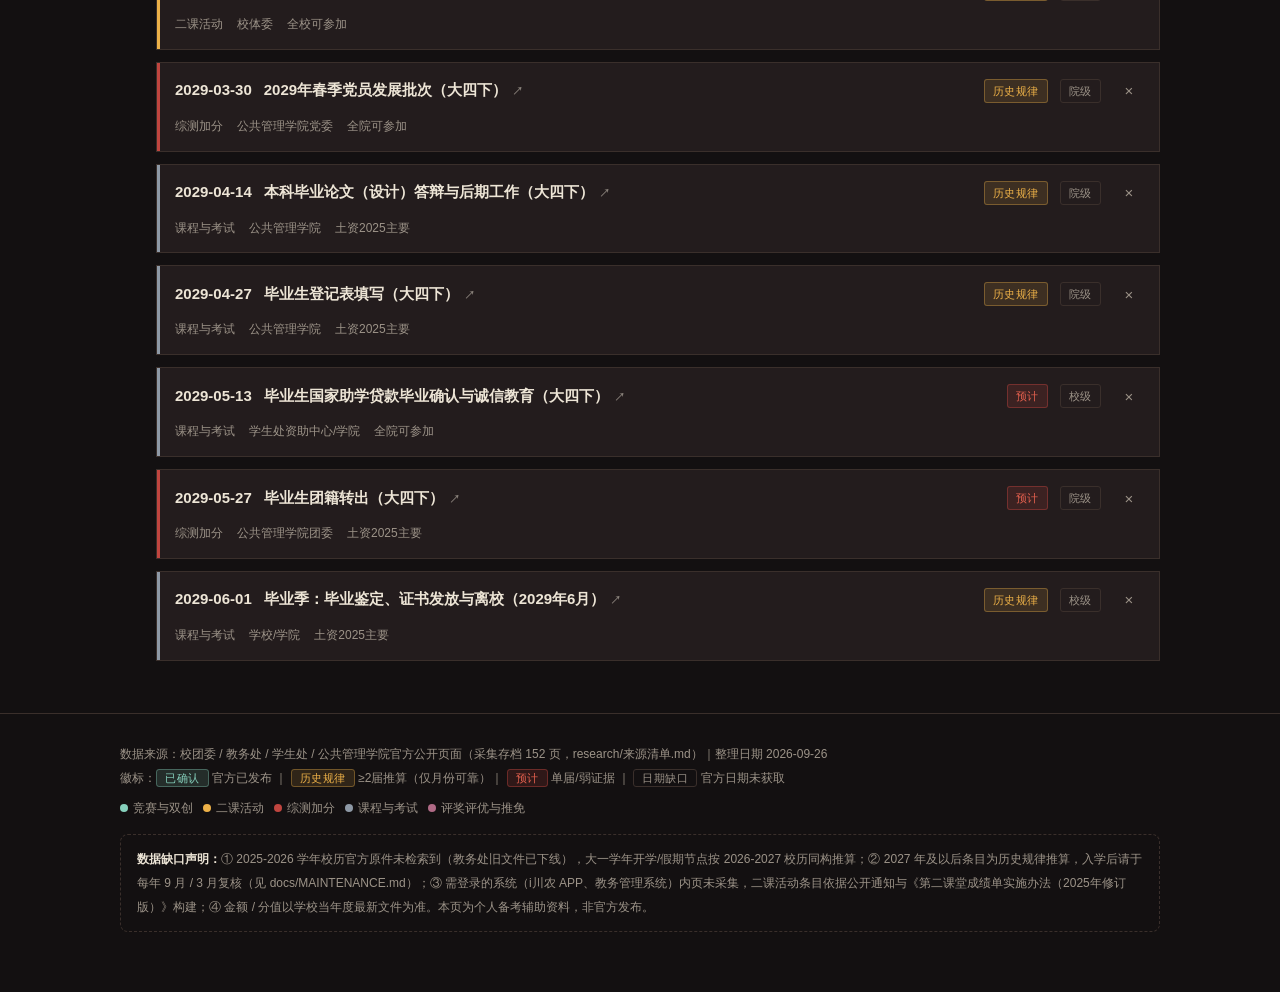
==== commit b8df0fa4: "feat(user-layer): v1.1 个人条目层（添加/删除/隐藏/恢复/导入导出，localStorage 降级）" ====
--- a/index.html
+++ b/index.html
@@ -68,6 +68,7 @@
 <div class="filters">
   <div class="wrap">
     <div class="chips" id="chips" role="group" aria-label="类别与级别筛选"></div>
+    <div class="userbar"><button id="addBtn" type="button">＋ 添加</button><button id="manageBtn" type="button">管理</button></div>
     <nav class="semnav" id="semnav" aria-label="学期导航"></nav>
   </div>
 </div>
@@ -91,7 +92,10 @@
   </div>
 </footer>
 
+<div id="userModal" hidden></div>
+
 <script src="data/events.js"></script>
+<script src="assets/js/user-layer.js"></script>
 <script src="assets/js/app.js"></script>
 </body>
 </html>
--- a/assets/css/style.css
+++ b/assets/css/style.css
@@ -278,3 +278,69 @@
   .up-item .d{order:1;margin-left:auto}
   .up-item .t{order:2;flex:1 1 100%;white-space:normal;overflow:visible;text-overflow:clip;line-height:1.45}
 }
+
+/* ====================== v1.1 个人条目层（.userlayer） ====================== */
+/* 工具栏（沿用 .theme-btn 视觉语言） */
+.userbar{display:flex;gap:8px;flex-wrap:wrap;margin-top:8px}
+.userbar button{background:transparent;border:1px solid var(--line);color:var(--dim);font-size:12px;padding:5px 12px;border-radius:6px;cursor:pointer;font-family:inherit;min-height:30px}
+.userbar button:hover:not(:disabled){border-color:var(--dim);color:var(--txt)}
+.userbar button:disabled{opacity:.45;cursor:not-allowed}
+/* 自定义徽标（中性色，随主题） */
+.badge.custom{background:color-mix(in srgb, var(--c-course) 16%, transparent);color:var(--c-course);border:1px solid color-mix(in srgb, var(--c-course) 42%, transparent)}
+/* 卡片删除按钮 */
+.card .del{order:1;flex:none;display:inline-flex;align-items:center;justify-content:center;width:28px;height:28px;margin-left:2px;border-radius:6px;border:1px solid transparent;background:transparent;color:var(--dim);font-size:15px;line-height:1;cursor:pointer;padding:0}
+.card .del:hover{color:#E4604E;border-color:color-mix(in srgb, #E4604E 45%, transparent);background:color-mix(in srgb, #E4604E 12%, transparent)}
+/* 模态框 */
+#userModal{position:fixed;inset:0;z-index:1000;background:rgba(10,9,10,.62);display:flex;align-items:center;justify-content:center;padding:20px}
+#userModal[hidden]{display:none}
+.tl-dialog{width:min(600px,100%);max-height:86vh;overflow:auto;background:var(--bg2);border:1px solid var(--line);border-radius:12px;padding:20px 22px;color:var(--txt);box-shadow:0 24px 60px rgba(0,0,0,.45)}
+.tl-dialog.tl-hide,.tl-hide{display:none}
+.tl-dialog h3{margin:0 0 12px;font-size:16px;letter-spacing:.04em}
+.tl-sec{border-top:1px solid var(--line);margin-top:14px;padding-top:12px}
+.tl-sec h4{margin:0 0 8px;font-size:13px;color:var(--dim);letter-spacing:.08em}
+.tl-row{margin-bottom:10px}
+.tl-row label{display:block;font-size:12px;color:var(--dim);margin-bottom:4px;letter-spacing:.05em}
+.tl-dialog input[type="text"],.tl-dialog input[type="date"],.tl-dialog input[type="url"],.tl-dialog select,.tl-input{width:100%;box-sizing:border-box;background:transparent;border:1px solid var(--line);border-radius:8px;color:var(--txt);font:inherit;font-size:13px;padding:8px 10px;min-height:36px}
+.tl-dialog input:focus,.tl-dialog select:focus{outline:1px solid var(--c-competition);border-color:var(--c-competition)}
+.tl-2col{display:grid;grid-template-columns:1fr 1fr;gap:10px}
+.tl-chips{display:flex;gap:8px;flex-wrap:wrap}
+.uchip{display:inline-flex;align-items:center;gap:6px;padding:6px 12px;border:1px solid var(--line);border-radius:999px;background:transparent;color:var(--dim);font-size:13px;cursor:pointer;min-height:36px;font-family:inherit}
+.uchip .dot{width:8px;height:8px;border-radius:50%}
+.uchip.on{color:var(--chip-on-txt);font-weight:700;border-color:transparent}
+.uchip[data-cat="competition"].on{background:var(--c-competition)}
+.uchip[data-cat="second_classroom"].on{background:var(--c-second)}
+.uchip[data-cat="evaluation"].on{background:var(--c-eval);color:var(--gene-paper)}
+body.light .uchip[data-cat="evaluation"].on{color:#fff}
+.uchip[data-cat="course"].on{background:var(--c-course);color:var(--gene-paper)}
+body.light .uchip[data-cat="course"].on{color:#fff}
+.uchip[data-cat="award"].on{background:var(--c-award);color:var(--gene-paper)}
+body.light .uchip[data-cat="award"].on{color:#fff}
+.tl-hint{font-size:12px;color:var(--c-competition);margin-top:-4px;margin-bottom:8px;min-height:16px}
+.tl-hint.warn{color:var(--pt)}
+.tl-err{display:none;border:1px solid var(--pr-bd);background:var(--pr-bg);color:var(--pr);border-radius:8px;padding:8px 10px;font-size:12.5px;margin:8px 0}
+.tl-err.show{display:block}
+.tl-err button{margin-top:8px}
+.tl-actions{display:flex;gap:10px;justify-content:flex-end;margin-top:14px;flex-wrap:wrap}
+.tl-btn{min-height:38px;padding:8px 16px;border-radius:8px;font:inherit;font-size:13px;cursor:pointer;border:1px solid var(--line);background:transparent;color:var(--txt)}
+.tl-btn:hover{border-color:var(--dim)}
+.tl-btn.primary{background:var(--c-competition);color:var(--gene-ink);border-color:transparent;font-weight:700}
+body.light .tl-btn.primary{color:#fff}
+.tl-btn.danger{color:#E4604E;border-color:color-mix(in srgb, #E4604E 45%, transparent)}
+body.light .tl-btn.danger{color:var(--pr)}
+.tl-btn.ghost{color:var(--dim)}
+.tl-list{display:grid;gap:8px}
+.tl-item{display:flex;align-items:center;gap:10px;border:1px solid var(--line);border-radius:8px;padding:6px 10px}
+.tl-item .t{flex:1;min-width:0;font-size:13px;overflow:hidden;text-overflow:ellipsis;white-space:nowrap}
+.tl-item .tl-btn{min-height:32px;padding:4px 10px;font-size:12px}
+.tl-sec .tl-actions{justify-content:flex-start;margin-top:10px}
+.tl-note{font-size:12px;color:var(--dim);margin:6px 0;line-height:1.7}
+.tl-toast{position:fixed;left:50%;bottom:34px;transform:translate(-50%,14px);background:var(--bg2);border:1px solid var(--line);color:var(--txt);padding:10px 18px;border-radius:999px;font-size:13px;z-index:1100;opacity:0;pointer-events:none;transition:opacity .22s,transform .22s;max-width:86vw;text-align:center}
+.tl-toast.show{opacity:1;transform:translate(-50%,0)}
+@media (max-width:720px){
+  #userModal{align-items:flex-end;padding:0}
+  .tl-dialog{width:100%;max-height:92vh;border-radius:16px 16px 0 0;padding:16px 16px 20px}
+  .tl-actions .tl-btn{min-height:44px;flex:1}
+  .tl-2col{grid-template-columns:1fr}
+  .uchip{min-height:40px}
+  .tl-item .tl-btn{min-height:40px}
+}
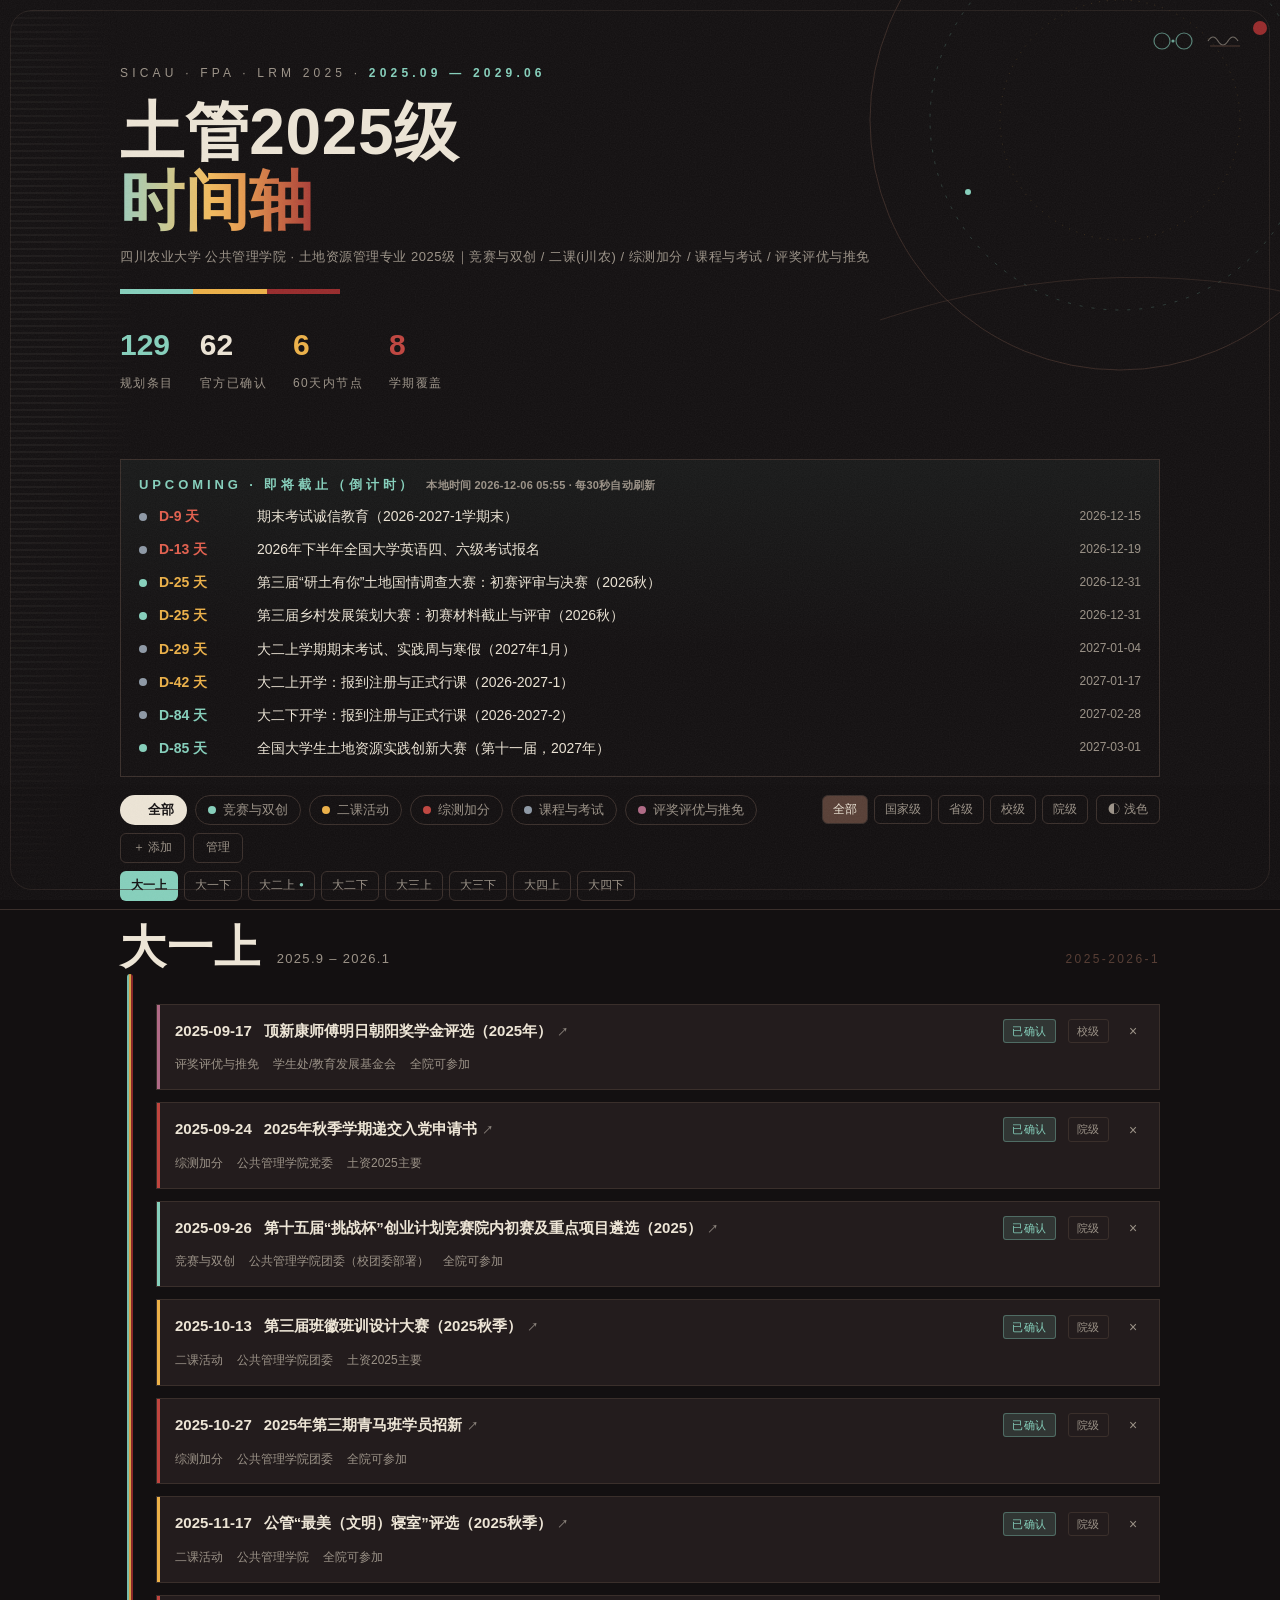
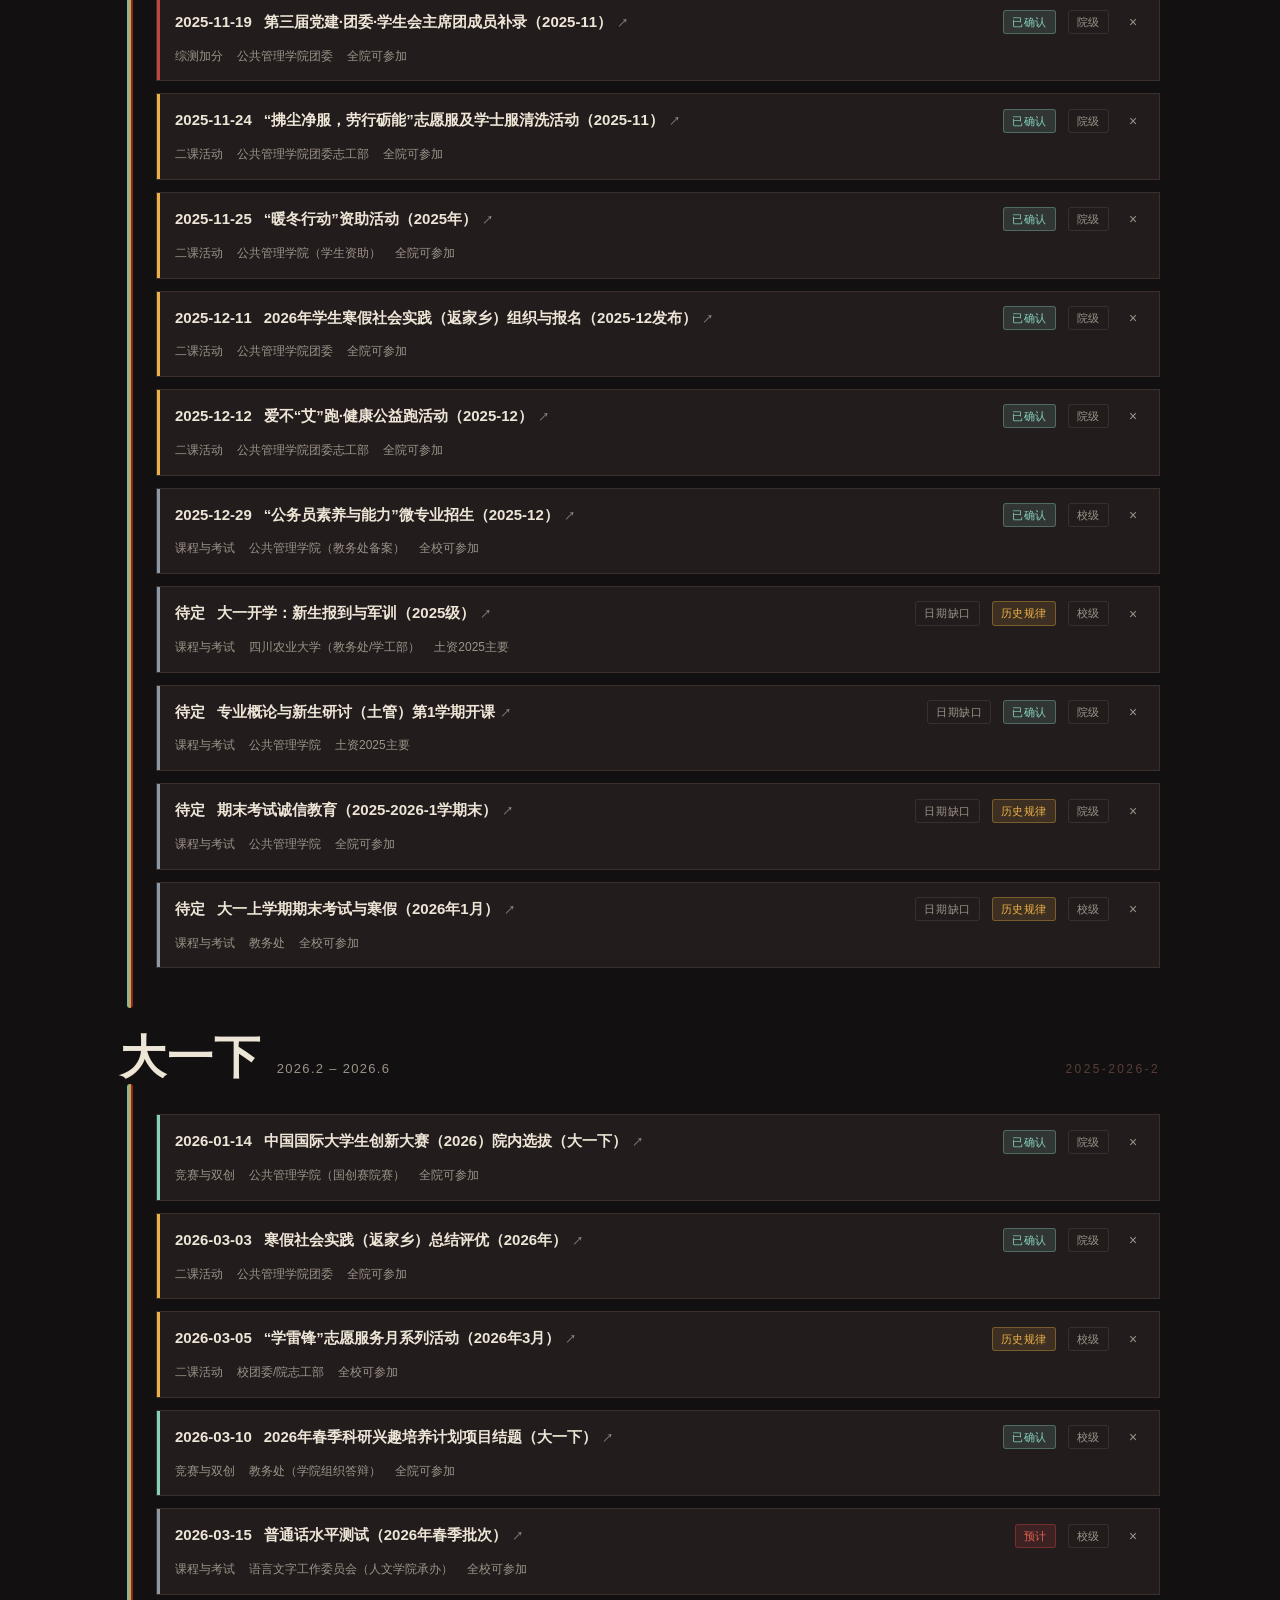
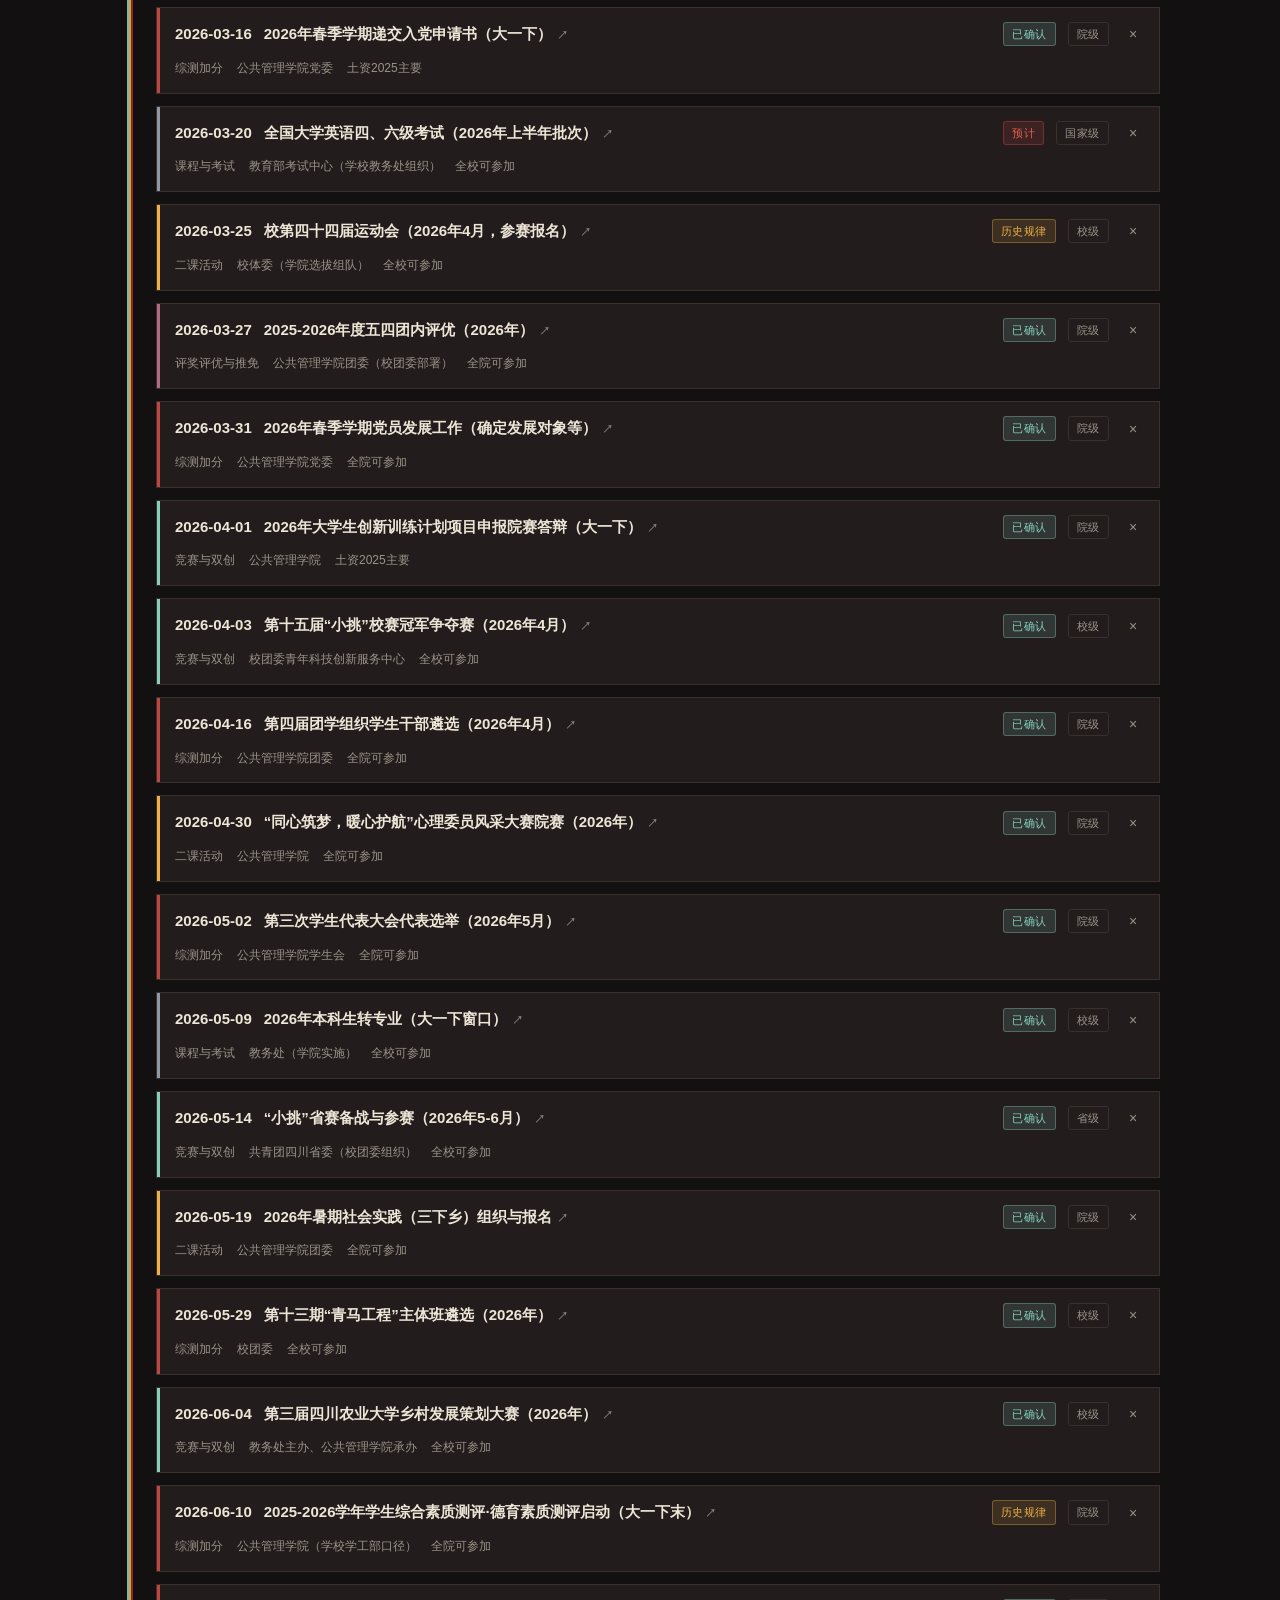
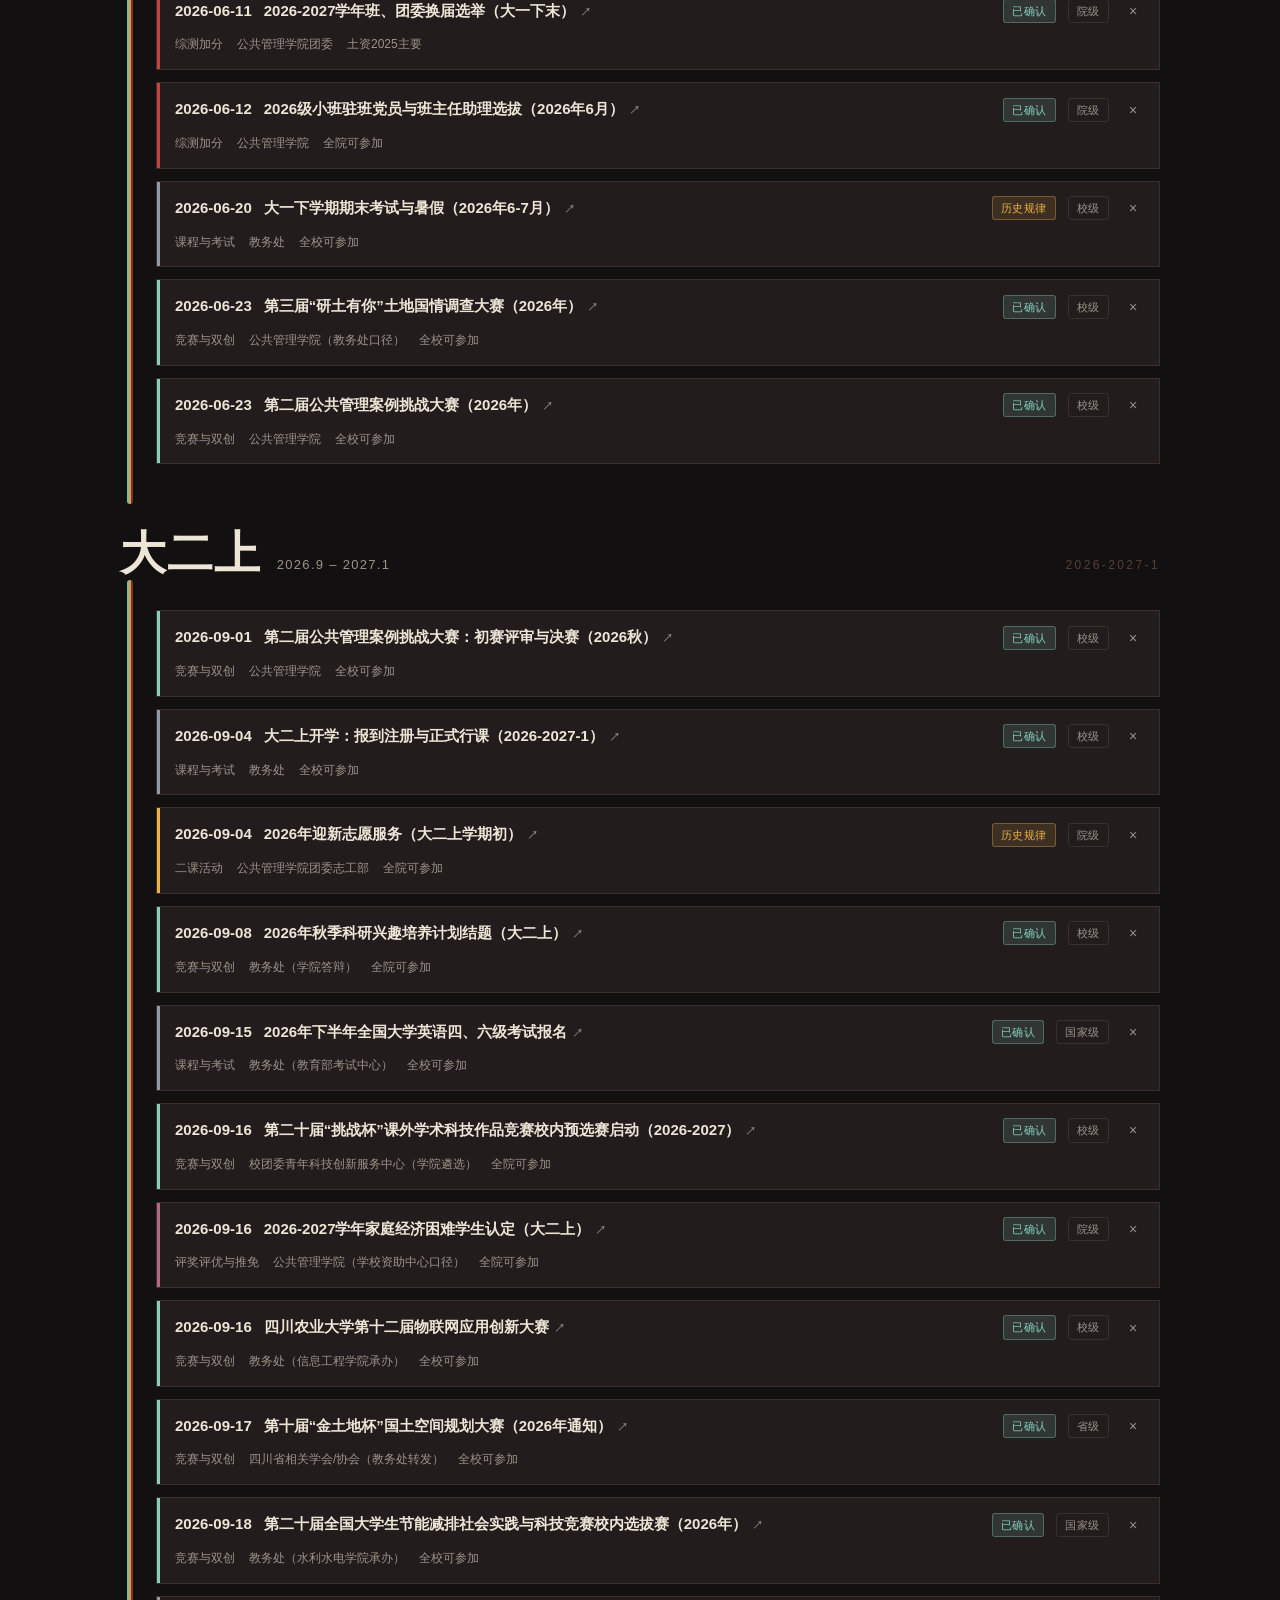
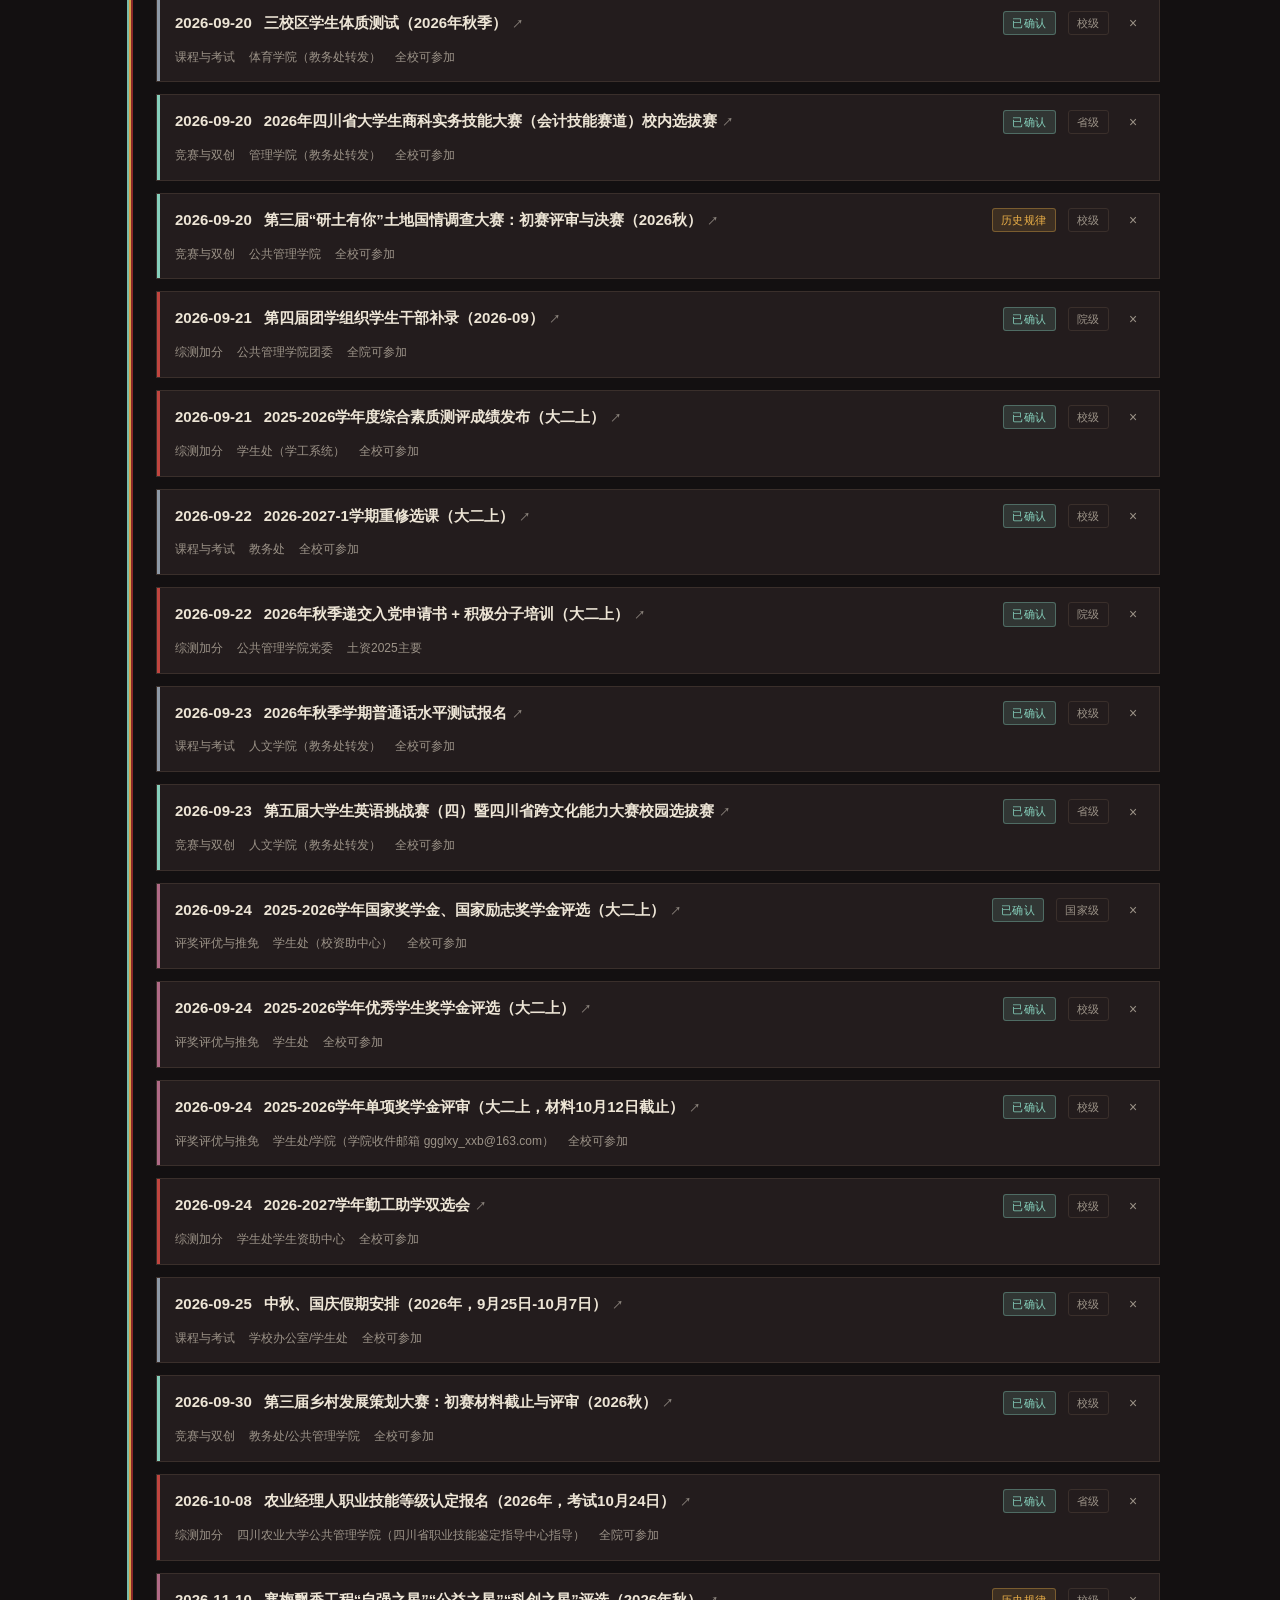
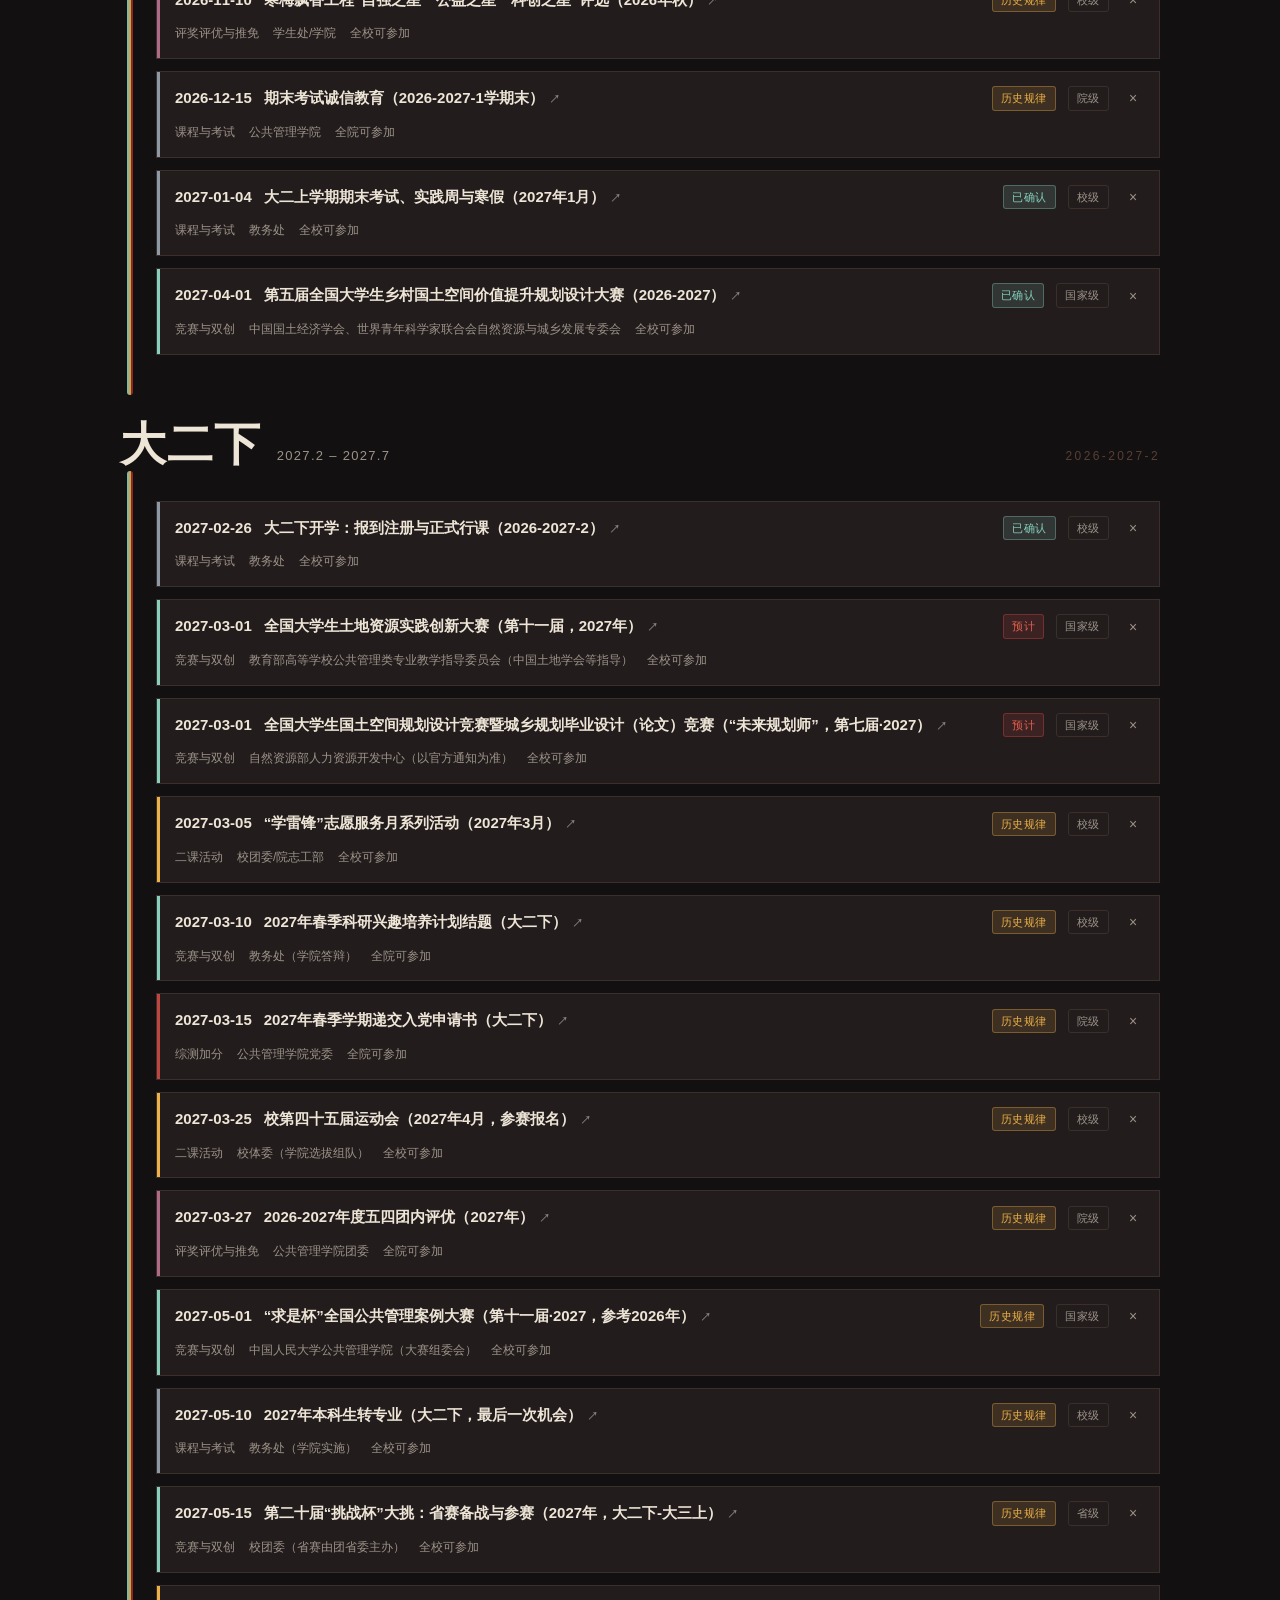
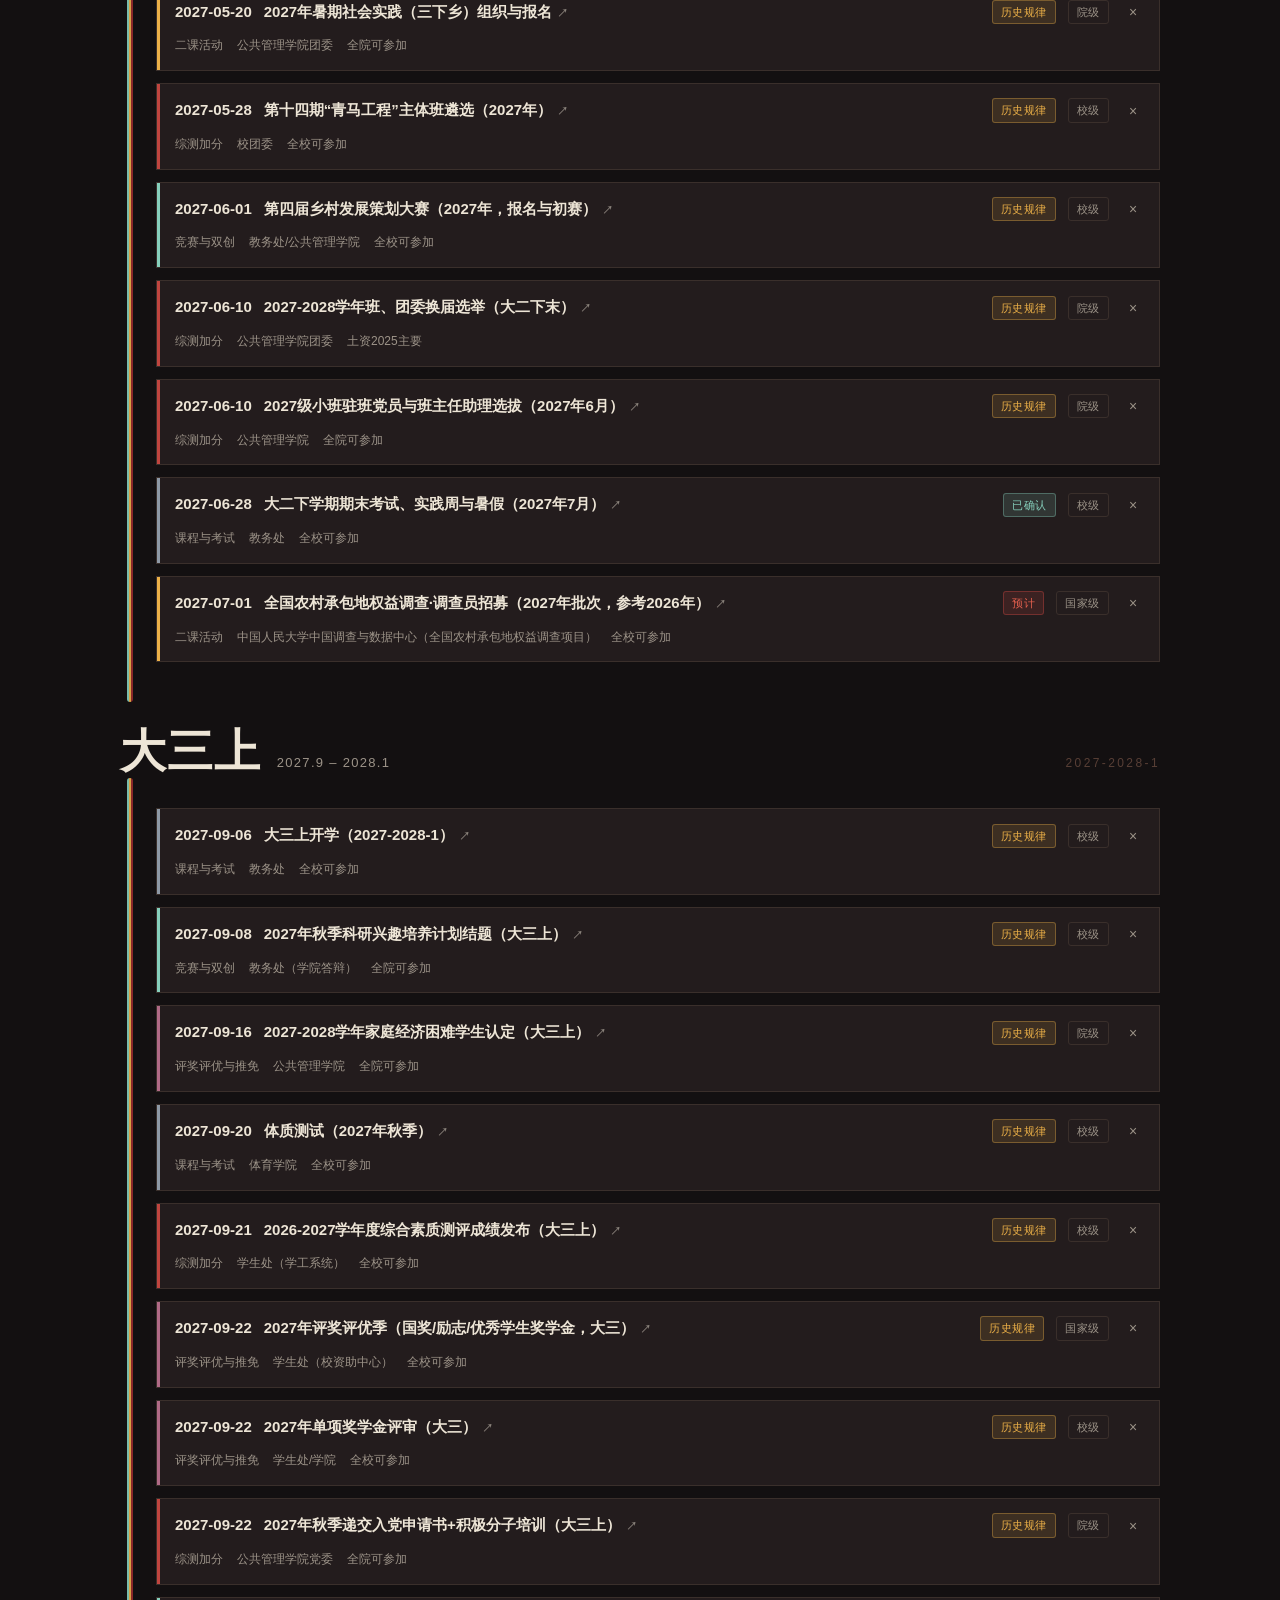
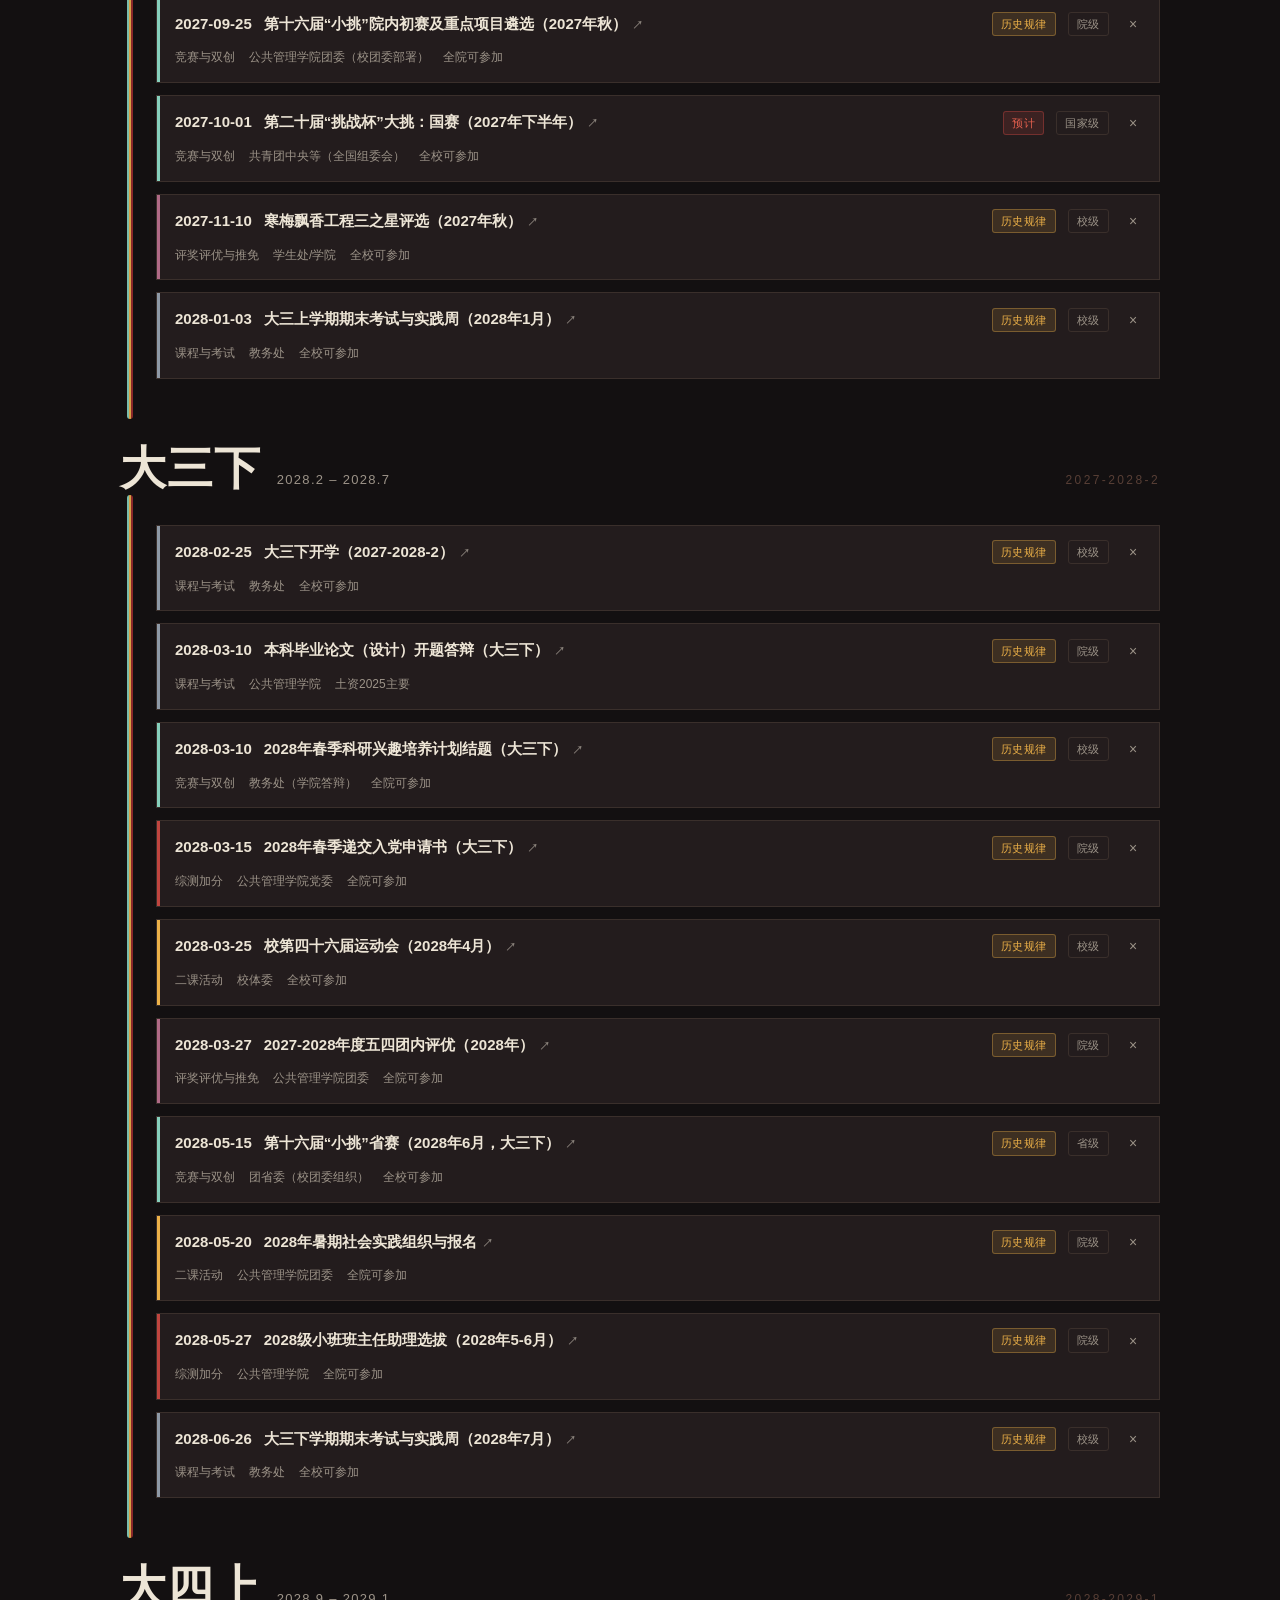
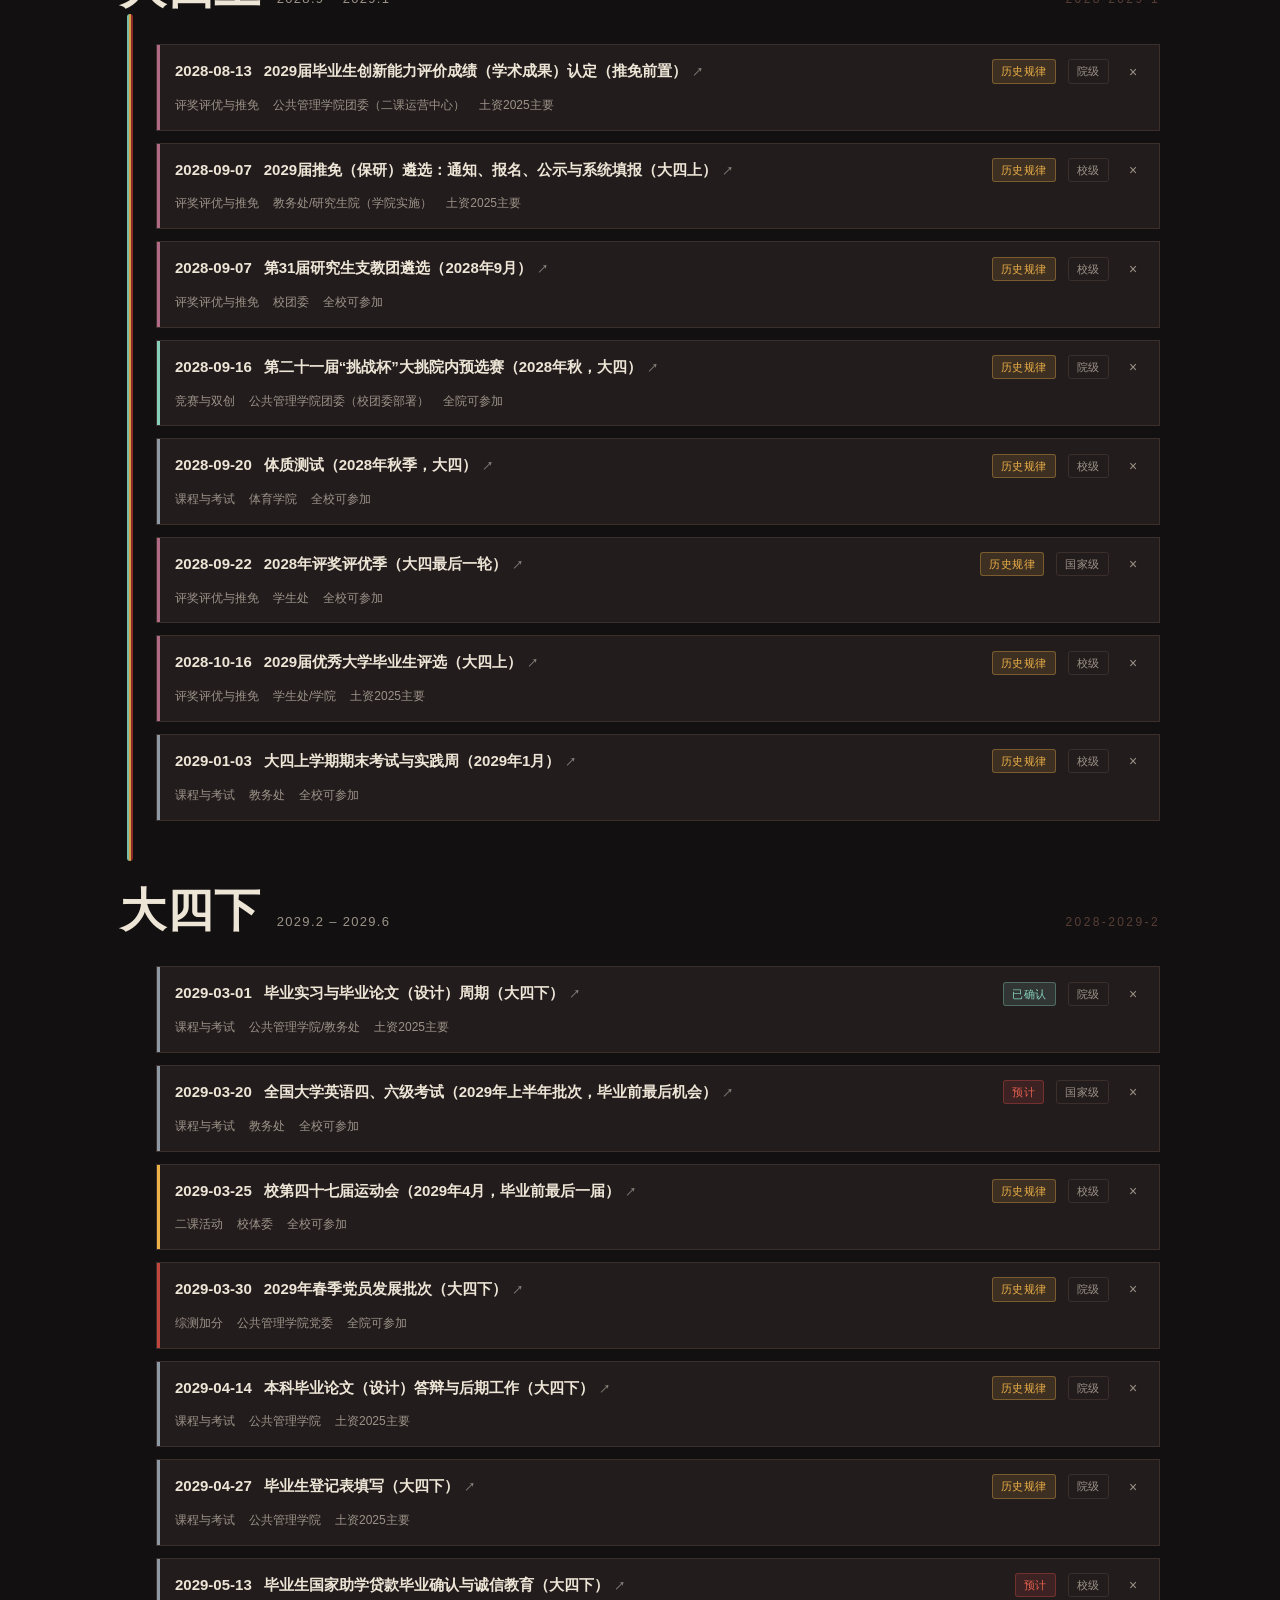
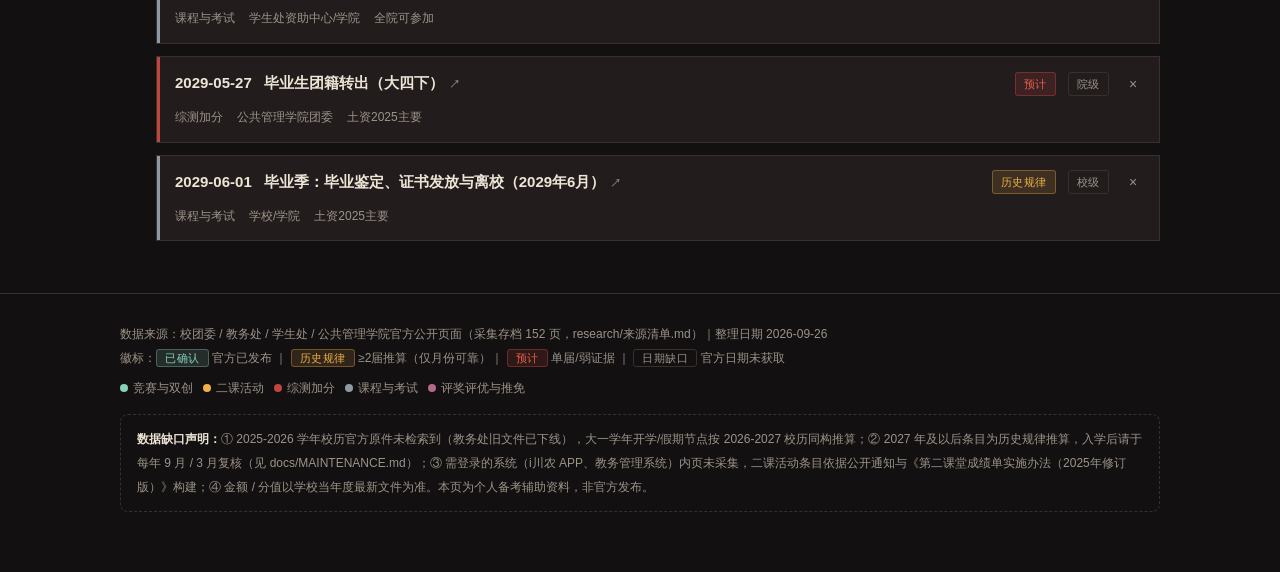
==== commit 0105f9c5: "fix(cache): 资源引用加版本号 ?v=1.1，避免手机浏览器缓存旧版 security.js 导致修复不生效" ====
--- a/index.html
+++ b/index.html
@@ -9,9 +9,9 @@
 <meta property="og:description" content="SICAU · FPA · LRM 2025 · 2025.09 — 2029.06">
 <meta property="og:type" content="website">
 <meta property="og:url" content="https://sicau-timeline.pages.dev/">
-<script src="assets/js/security.js"></script>
+<script src="assets/js/security.js?v=1.1"></script>
 <link rel="icon" href="data:image/svg+xml,%3Csvg xmlns='http://www.w3.org/2000/svg' viewBox='0 0 32 32'%3E%3Crect width='32' height='32' rx='6' fill='%23131011'/%3E%3Crect x='7' y='6' width='5' height='20' fill='%2386D0BC'/%3E%3Crect x='13.5' y='6' width='5' height='20' fill='%23EDB148'/%3E%3Crect x='20' y='6' width='5' height='20' fill='%23982B2C'/%3E%3C/svg%3E">
-<link rel="stylesheet" href="assets/css/style.css">
+<link rel="stylesheet" href="assets/css/style.css?v=1.1">
 </head>
 <body>
 
@@ -94,8 +94,8 @@
 
 <div id="userModal" hidden></div>
 
-<script src="data/events.js"></script>
-<script src="assets/js/user-layer.js"></script>
-<script src="assets/js/app.js"></script>
+<script src="data/events.js?v=1.1"></script>
+<script src="assets/js/user-layer.js?v=1.1"></script>
+<script src="assets/js/app.js?v=1.1"></script>
 </body>
 </html>
--- a/assets/css/style.css
+++ b/assets/css/style.css
@@ -288,7 +288,7 @@
 /* 自定义徽标（中性色，随主题） */
 .badge.custom{background:color-mix(in srgb, var(--c-course) 16%, transparent);color:var(--c-course);border:1px solid color-mix(in srgb, var(--c-course) 42%, transparent)}
 /* 卡片删除按钮 */
-.card .del{order:1;flex:none;display:inline-flex;align-items:center;justify-content:center;width:28px;height:28px;margin-left:2px;border-radius:6px;border:1px solid transparent;background:transparent;color:var(--dim);font-size:15px;line-height:1;cursor:pointer;padding:0}
+.card .del{order:1;flex:none;display:inline-flex;align-items:center;justify-content:center;width:20px;height:20px;margin-left:2px;border-radius:6px;border:1px solid transparent;background:transparent;color:var(--dim);font-size:14px;line-height:0;cursor:pointer;padding:0}
 .card .del:hover{color:#E4604E;border-color:color-mix(in srgb, #E4604E 45%, transparent);background:color-mix(in srgb, #E4604E 12%, transparent)}
 /* 模态框 */
 #userModal{position:fixed;inset:0;z-index:1000;background:rgba(10,9,10,.62);display:flex;align-items:center;justify-content:center;padding:20px}
@@ -343,4 +343,6 @@
   .tl-2col{grid-template-columns:1fr}
   .uchip{min-height:40px}
   .tl-item .tl-btn{min-height:40px}
-}
+  /* 卡片删除按钮：绝对定位右上角，避免 263px 行宽下换行成孤行 */
+  .card .del{position:absolute;top:10px;right:10px;margin:0}
+}
